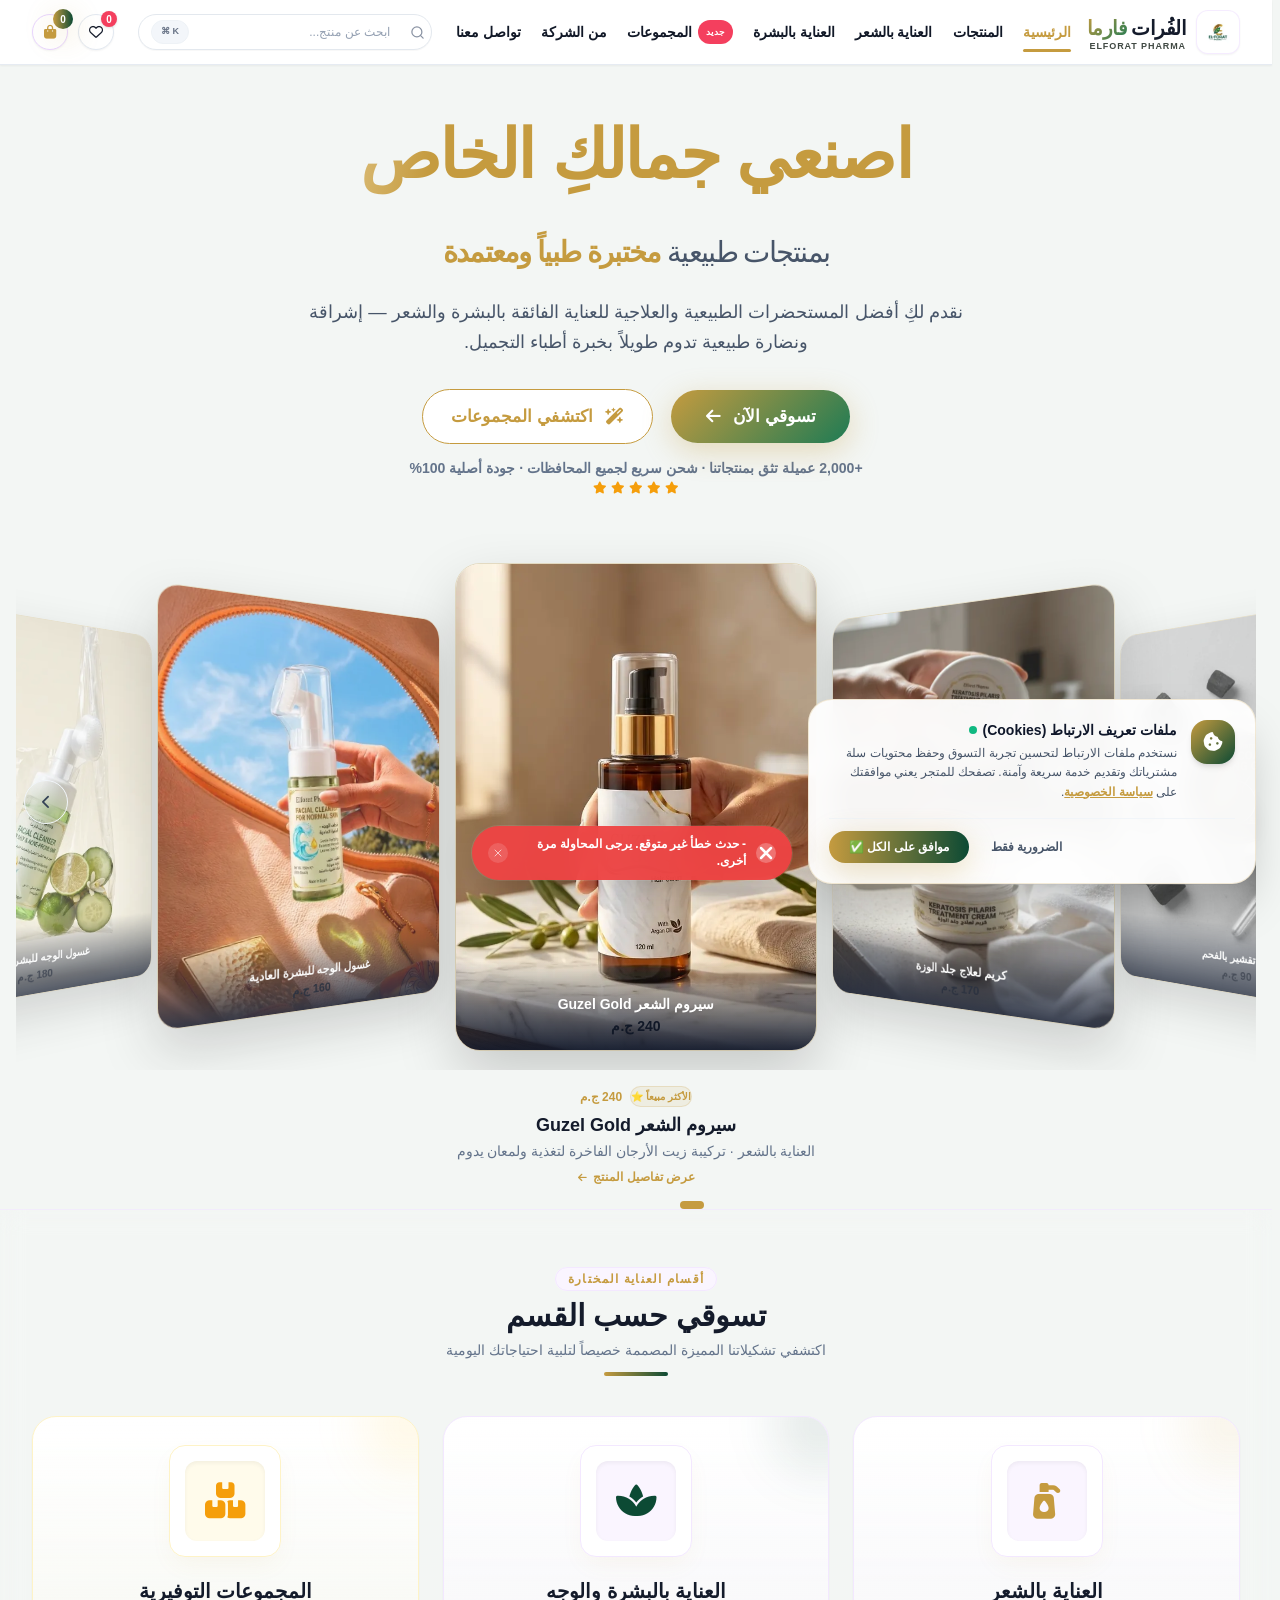
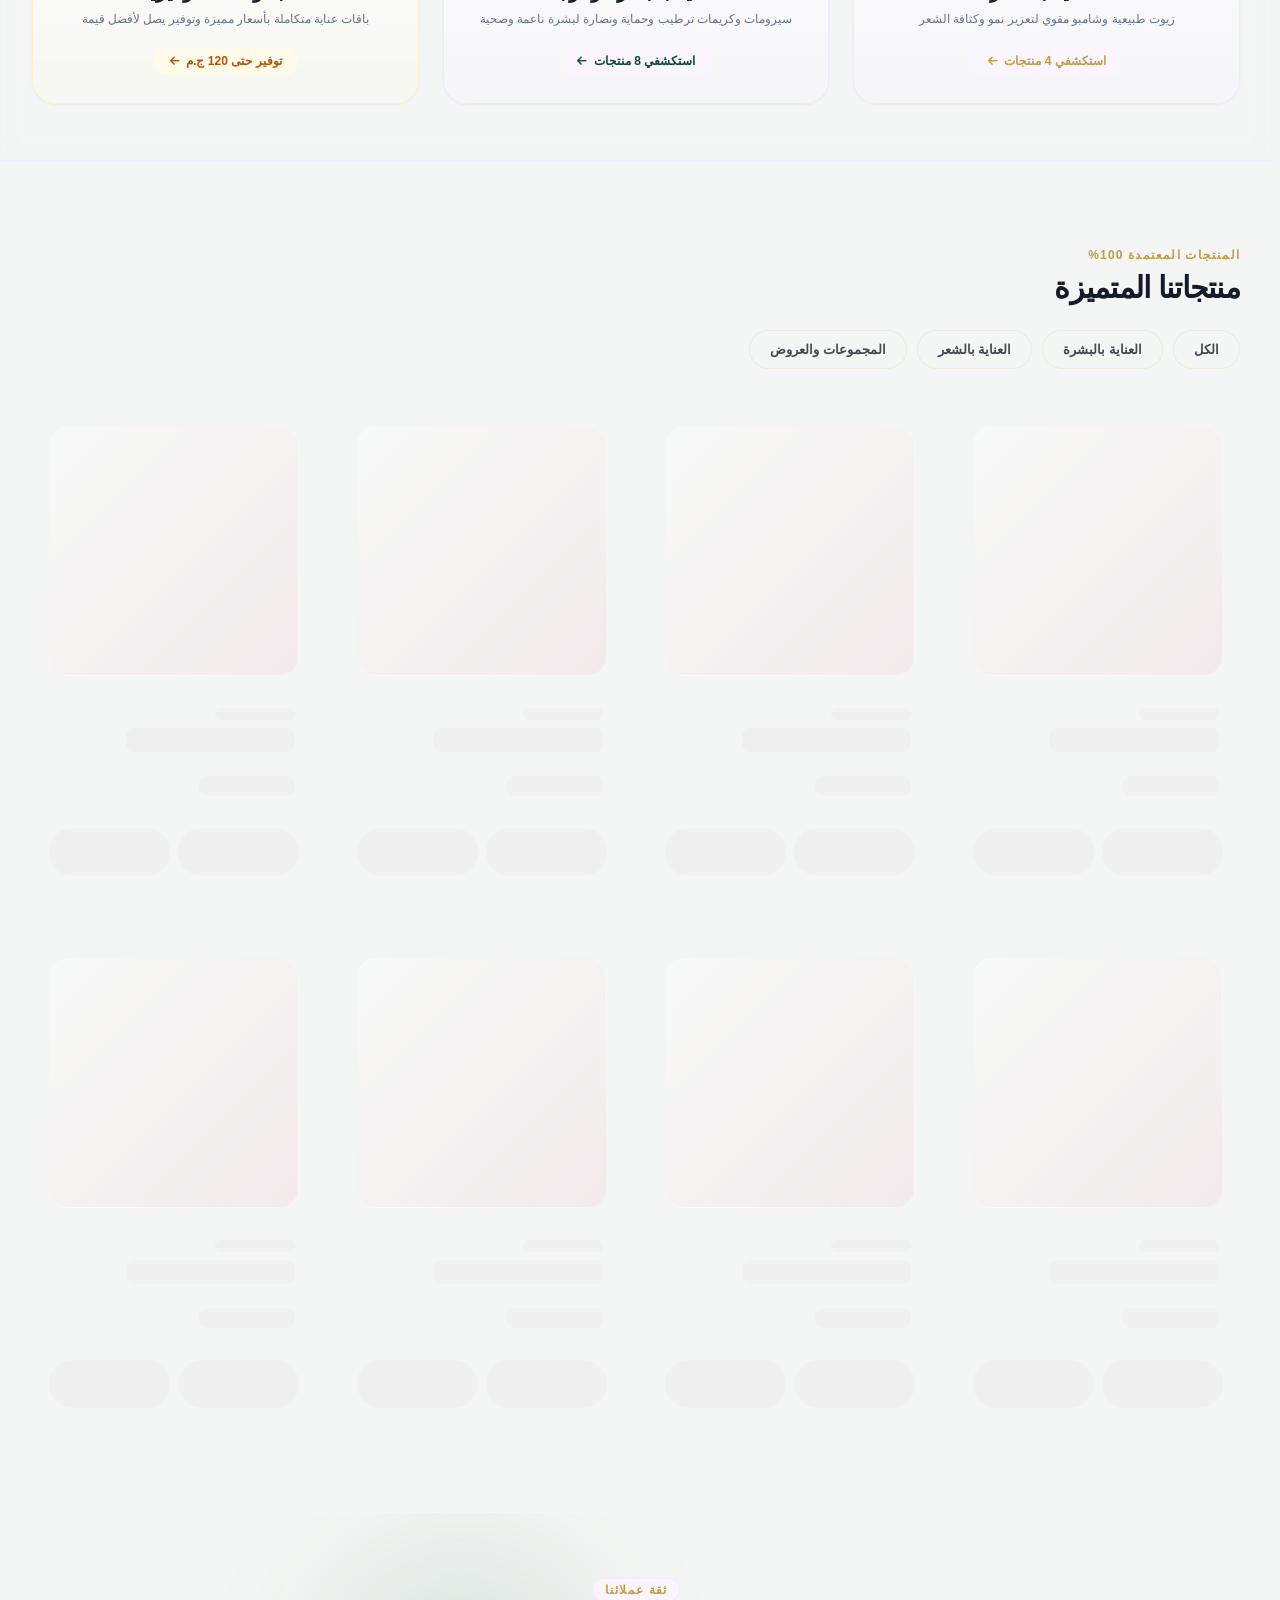
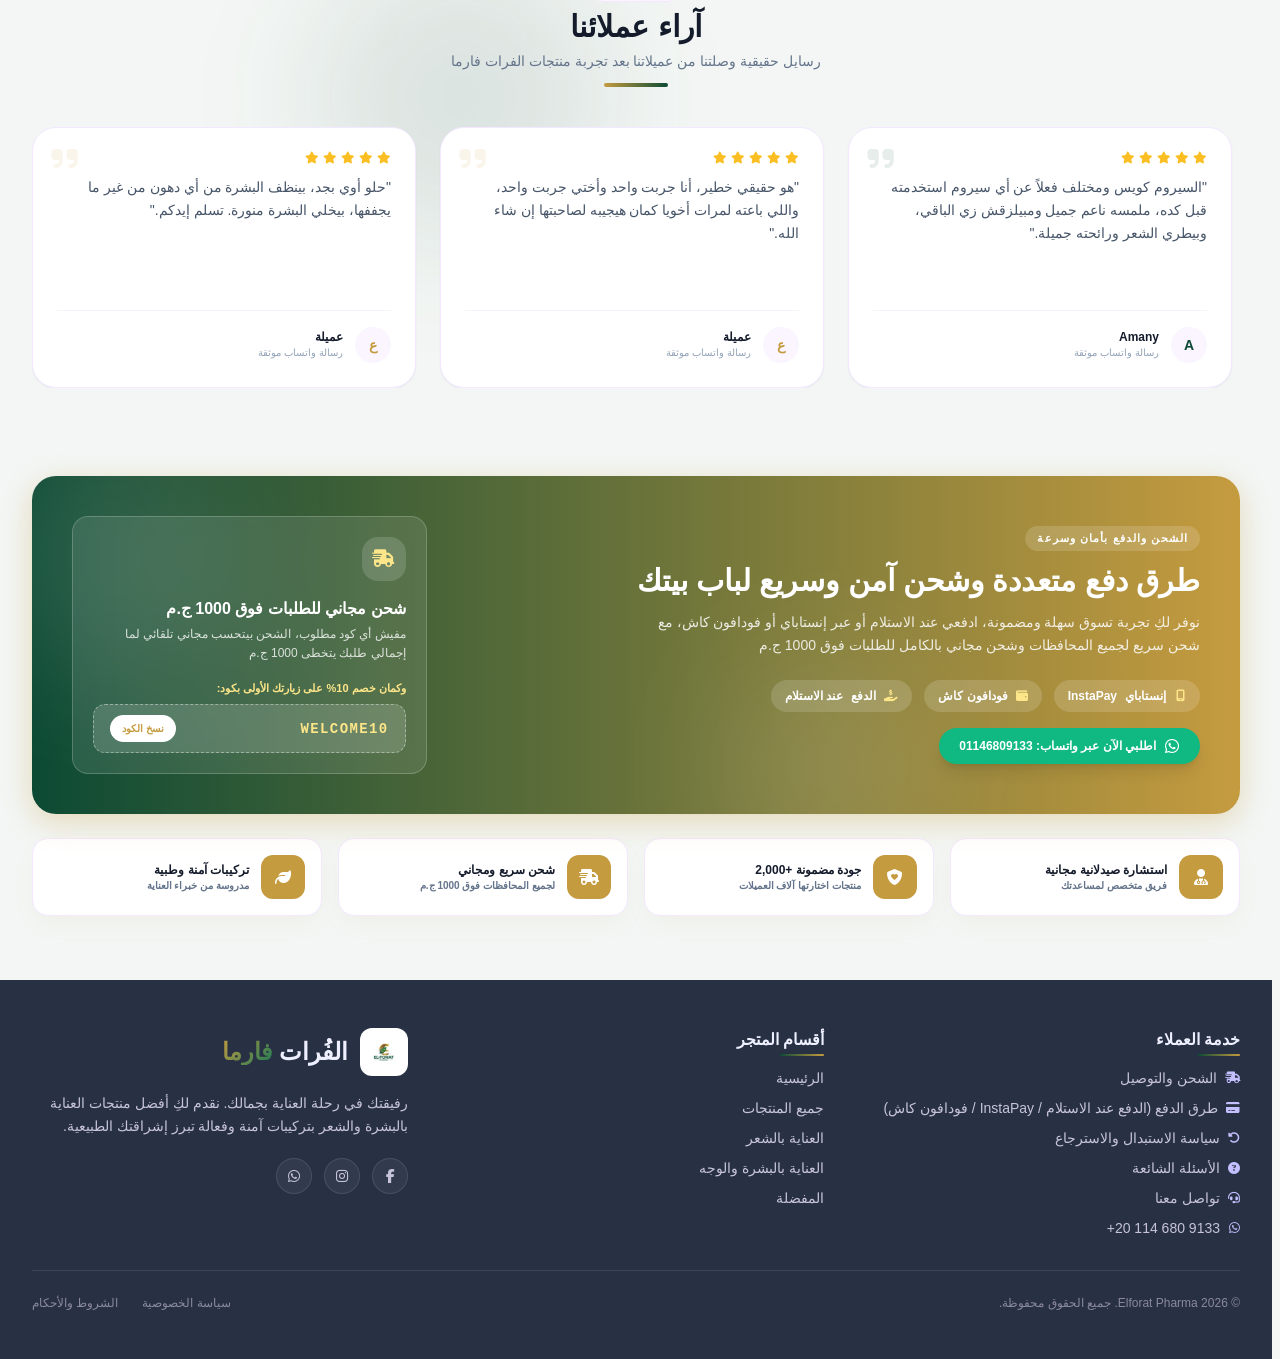
==== index.html @ 9d8c16ed "Bump storefront script version for review modal fix" ====
<!DOCTYPE html>
<html lang="ar" dir="rtl">

<head>
    <meta charset="utf-8" />
    <meta name="viewport" content="width=device-width, initial-scale=1.0, viewport-fit=cover" />

    <!-- ============================================================
         Security Headers (Meta-tag fallback)
         GitHub Pages مش بيسمح بإضافة HTTP Response Headers حقيقية
         (زي X-Frame-Options أو X-Content-Type-Options)، فدي أقصى حماية
         ممكنة عن طريق <meta> لحد ما تتفعّل الهيدرز الحقيقية عبر
         Cloudflare أو استضافة بتدعم _headers (شوفي security-headers-README.md)
         ============================================================ -->
    <meta http-equiv="Content-Security-Policy" content="default-src 'self'; script-src 'self' 'unsafe-inline' https://connect.facebook.net; script-src-elem 'self' 'unsafe-inline' https://connect.facebook.net; script-src-attr 'unsafe-inline'; style-src 'self' 'unsafe-inline' https://fonts.googleapis.com; style-src-attr 'unsafe-inline'; font-src 'self' https://fonts.gstatic.com https://cdnjs.cloudflare.com; img-src 'self' data: https://sidtdxchiqiogfkwbdui.supabase.co https://wsrv.nl https://www.facebook.com; media-src 'self' https://actions.google.com; connect-src 'self' https://sidtdxchiqiogfkwbdui.supabase.co https://api.ipify.org https://www.facebook.com https://connect.facebook.net; worker-src 'self'; manifest-src 'self'; frame-src https://www.facebook.com; object-src 'none'; base-uri 'self'; form-action 'self' https://www.facebook.com;">
    <!-- Meta Pixel: Elforat Pharma -->
    <script>
    !function(f,b,e,v,n,t,s)
    {if(f.fbq)return;n=f.fbq=function(){n.callMethod?
    n.callMethod.apply(n,arguments):n.queue.push(arguments)};
    if(!f._fbq)f._fbq=n;n.push=n;n.loaded=!0;n.version='2.0';
    n.queue=[];t=b.createElement(e);t.async=!0;
    t.src=v;s=b.getElementsByTagName(e)[0];
    s.parentNode.insertBefore(t,s)}(window, document,'script',
    'https://connect.facebook.net/en_US/fbevents.js');
    fbq('init', '1430010131919526');
    fbq('track', 'PageView');
    // The storefront uses hash-based SPA navigation, so track virtual page views too.
    (function () {
        var lastUrl = location.pathname + location.search + location.hash;
        function trackVirtualPageView() {
            var nextUrl = location.pathname + location.search + location.hash;
            if (nextUrl === lastUrl) return;
            lastUrl = nextUrl;
            if (typeof window.fbq === 'function') window.fbq('track', 'PageView');
        }
        window.addEventListener('hashchange', trackVirtualPageView);
        window.addEventListener('popstate', trackVirtualPageView);
    })();
    </script>
    <noscript><img height="1" width="1" style="display:none"
    src="https://www.facebook.com/tr?id=1430010131919526&ev=PageView&noscript=1"
    alt=""></noscript>
    <!-- End Meta Pixel -->
    <meta name="referrer" content="strict-origin-when-cross-origin">

    <title>متجر الفُرات فارما الإلكتروني | ELFORAT PHARMA STORE</title>

    <!-- SEO Meta Tags -->
    <meta name="description" content="متجر الفرات فارما الرسمي لمستحضرات التجميل والعناية بالبشرة والشعر - منتجات طبيعية وطبية أصلية، شحن سريع لجميع المحافظات، ودفع آمن عند الاستلام أو أونلاين.">
    <meta name="keywords" content="الفرات فارما, عناية بالبشرة, عناية بالشعر, مستحضرات تجميل, منتجات طبيعية, سيروم, كريمات ترطيب">
    <meta name="author" content="Elforat Pharma">
    <link rel="canonical" href="https://elforatpharma.com/">

    <!-- Open Graph / Facebook -->
    <meta property="og:type" content="website">
    <meta property="og:locale" content="ar_EG">
    <meta property="og:site_name" content="الفرات فارما">
    <meta property="og:title" content="متجر الفُرات فارما الإلكتروني | العناية بالبشرة والشعر">
    <meta property="og:description" content="منتجات طبيعية وطبية أصلية للعناية بالبشرة والشعر، شحن سريع لجميع المحافظات ودفع آمن.">
    <meta property="og:image" content="https://elforatpharma.com/hero-products.jpg">
    <meta property="og:url" content="https://elforatpharma.com/">

    <!-- Twitter Card -->
    <meta name="twitter:card" content="summary_large_image">
    <meta name="twitter:title" content="متجر الفُرات فارما الإلكتروني">
    <meta name="twitter:description" content="منتجات طبيعية وطبية أصلية للعناية بالبشرة والشعر، شحن سريع لجميع المحافظات ودفع آمن.">
    <meta name="twitter:image" content="https://elforatpharma.com/hero-products.jpg">

    <link rel="icon" type="image/png" href="favicon-32.png">
    <!-- (اتنقل فوق الـ CSS عشان السكريبت الـ inline كان بيستنى الـ stylesheets تخلّص قبل ما طلب المنتجات يبدأ: 655ms ضايعة)
         تسريع المنتجات: فتح الاتصال بسوبابيز وخدمة الصور بدري + بدء طلب المنتجات قبل ما باقي السكريبتات تخلّص تحميل -->
    <link rel="preconnect" href="https://sidtdxchiqiogfkwbdui.supabase.co" crossorigin>
    <link rel="preconnect" href="https://wsrv.nl">
    <script>
        (function () {
            try {
                var base = 'https://sidtdxchiqiogfkwbdui.supabase.co';
                var key = 'eyJhbGciOiJIUzI1NiIsInR5cCI6IkpXVCJ9.eyJpc3MiOiJzdXBhYmFzZSIsInJlZiI6InNpZHRkeGNoaXFpb2dma3diZHVpIiwicm9sZSI6ImFub24iLCJpYXQiOjE3NzQxMTEyMTAsImV4cCI6MjA4OTY4NzIxMH0.QF1-67Qu2HfWJt3ANSegM87fykOYQBwqC7ggLG8LTVU';
                // preload لصورة الهيرو على الديسكتوب بس (على الموبايل بتظهر تحت الشاشة الأولى)
                try {
                    var sc = JSON.parse(localStorage.getItem('elforat_store_settings_cache_v1') || 'null');
                    var hu = sc && sc.data && sc.data.hero_image_url;
                    hu = hu ? ('https://wsrv.nl/?url=' + encodeURIComponent(hu) + '&w=900&q=75&output=webp&we&maxage=1y') : 'hero-products.webp';
                    var pl = document.createElement('link');
                    pl.rel = 'preload'; pl.as = 'image'; pl.href = hu; pl.media = '(min-width:1024px)'; pl.setAttribute('fetchpriority', 'high');
                    document.head.appendChild(pl);
                } catch (e2) { }
                var shouldPrefetch = true;
                try {
                    var pc = JSON.parse(localStorage.getItem('elforat_products_cache_v4') || 'null');
                    shouldPrefetch = !pc || !pc.savedAt || (Date.now() - pc.savedAt >= 300000);
                } catch (e3) {}
                window.__productsPrefetch = shouldPrefetch
                    ? fetch(base + '/rest/v1/products?select=id,name,category,price,oldPrice,img,badge,desc,ingredients,size,stock,images,gallery,is_active&order=priority.desc,id.asc&limit=1000', {
                        headers: { apikey: key, Authorization: 'Bearer ' + key }
                    }).then(function (r) { return r.ok ? r.json() : null; }).catch(function () { return null; })
                    : null;
            } catch (e) { window.__productsPrefetch = null; }
        })();
    </script>
    <link rel="preload" as="image" href="carousel-images/guzel-serum.webp" type="image/webp" fetchpriority="high">
    <link rel="dns-prefetch" href="https://api.ipify.org">
    <link rel="stylesheet" href="style.min.css?v=47">
    <link rel="stylesheet" href="tailwind-built.css?v=47">
<link rel="stylesheet" href="mobile.css?v=49" media="(max-width: 767.98px)">
    <style>:where(#view-cart) .m-only{display:none}@media (max-width:1023.98px){body{padding-bottom:0!important}}</style>

    <!-- منع "قفلة" الصفحة عند الريفريش: لو الرابط فيه #hash لصفحة غير الرئيسية
         (كتالوج/منتج/سلة/مفضلة)، الصفحة الافتراضية (الهيرو) كانت بتترسم وتظهر
         للحظة قبل ما الجافاسكريبت يجيب البيانات ويبدّل للقسم الصح - فالزائر كان
         شايف "رأس الصفحة" يلمع ثم يرجع/يقفز للمكان اللي كان فيه. دلوقتي بنخفي
         محتوى الصفحة فورًا (قبل ما يترسم خالص) لحد ما القسم الصح يبقى جاهز،
         بدل ما نعرضله المكان الغلط الأول وبعدين نقفز للصح.
         الفانكشن restoreViewFromHash في analysis.js هي اللي بتشيل الإخفاء ده
         (بتشيل كلاس route-restoring) بعد ما تظبط القسم الصح والسكرول. -->
    <script>
        (function () {
            try {
                var raw = location.hash.slice(1);
                if (!raw) return;
                var viewId = raw.split('?')[0];
                if (viewId && viewId !== 'home') {
                    document.documentElement.classList.add('route-restoring');
                }
            } catch (e) { }
        })();
    </script>
    <style>
        html.route-restoring .view-section {
            visibility: hidden !important;
        }

        html.route-restoring::after {
            content: '';
            position: fixed;
            top: 50%;
            left: 50%;
            width: 34px;
            height: 34px;
            margin: -17px 0 0 -17px;
            border: 3px solid rgba(197, 155, 63, 0.2);
            border-top-color: #c59b3f;
            border-radius: 50%;
            z-index: 99999;
            animation: route-restoring-spin 0.7s linear infinite;
        }

        @keyframes route-restoring-spin {
            to {
                transform: rotate(360deg);
            }
        }
    </style>


    <!-- PWA & Mobile Meta -->
    <meta name="theme-color" content="#c59b3f">
    <meta name="color-scheme" content="light">
    <meta name="mobile-web-app-capable" content="yes">
    <meta name="apple-mobile-web-app-capable" content="yes">
    <meta name="apple-mobile-web-app-status-bar-style" content="default">
    <meta name="apple-mobile-web-app-title" content="الفرات فارما">
    <link rel="apple-touch-icon" href="icon-192.png?v=5">
    <link rel="manifest" href="manifest.json?v=5">

    
    <!-- Google Fonts: Cairo & Tajawal -->
    <link href="https://fonts.googleapis.com" rel="preconnect">
    <link crossorigin="" href="https://fonts.gstatic.com" rel="preconnect">
    <link href="https://fonts.googleapis.com/css2?family=Cairo:wght@400..900&family=Tajawal:wght@400;500;700;800&display=swap" rel="stylesheet" media="print" onload="this.media='all'">
    <noscript><link href="https://fonts.googleapis.com/css2?family=Cairo:wght@400..900&family=Tajawal:wght@400;500;700;800&display=swap" rel="stylesheet"></noscript>
    
    <link rel="preload" href="https://cdnjs.cloudflare.com/ajax/libs/font-awesome/6.5.1/webfonts/fa-solid-900.woff2" as="font" type="font/woff2" crossorigin>
    <link rel="preload" href="https://cdnjs.cloudflare.com/ajax/libs/font-awesome/6.5.1/webfonts/fa-regular-400.woff2" as="font" type="font/woff2" crossorigin>
    <!-- FontAwesome Icons: بنستخدم fa-subset.css بدل ملفات cdnjs.
         Sheets الأصلية (fontawesome + solid + regular + brands) = ~100 KB
         Almost كله تعريفات لأيقونات (~2500 rule) إحنا بنستخدم 44 بس،
         وده اللي كان بيخلي Lighthouse يقول "Reduce unused CSS ~14 KiB".
         fa-subset.css = 3.5 KB فيه القواعد الأساسية + الأيقونات المستخدمة بس
         (متولّد من tools/build-fa-subset.js). الخطوط نفسها لسه من cdnjs.
         لازم تتولّد تاني بعد أي إضافة لأيقونة جديدة:
             node tools/build-fa-subset.js -->
    <link rel="stylesheet" href="fa-subset.css?v=47">
    
    <!-- عميل Supabase مصغّر محلي (~1.5 KiB بدل 29 KiB من supabase-js v2 الكامل).
         نفس الـ API بالظبط (from/select/insert/upsert/rpc) فأي كود موجود مش متغيّر.
         السبب: supabase-js كان بيحمّل auth + realtime + storage + postgrest كامل،
         وأكتر من نصه مبيتستخدمش خالص (Lighthouse unused JS). -->
    <script src="supabase-lite.js?v=47" defer></script>

    <style id="safe-area-fix">
        /* PWA safe-area support: keeps the top UI below the phone notch/status area. */
        @supports (padding-top: env(safe-area-inset-top)) {
            .sticky.top-0 {
                padding-top: env(safe-area-inset-top);
            }

            #mobile-menu-panel {
                padding-top: env(safe-area-inset-top);
            }
        }
    </style>


  <link rel="stylesheet" href="shimmer-loading.css?v=2">
  <link rel="stylesheet" href="image-shimmer.css?v=1">
  <link rel="stylesheet" href="stagger-list.css?v=1">
  <script src="shimmer-loading.js?v=2"></script>
  <script src="image-shimmer.js?v=1" defer></script>
  <script src="stagger-list.js?v=1" defer></script>

    <!-- Structured data for the official store identity. Individual product pages are generated at deployment from active public products. -->
    <script type="application/ld+json">
    {
      "@context": "https://schema.org",
      "@graph": [
        {
          "@type": "Organization",
          "@id": "https://elforatpharma.com/#organization",
          "name": "الفرات فارما",
          "alternateName": "ELFORAT PHARMA",
          "url": "https://elforatpharma.com/",
          "logo": { "@type": "ImageObject", "url": "https://elforatpharma.com/logo.png" }
        },
        {
          "@type": "WebSite",
          "@id": "https://elforatpharma.com/#website",
          "url": "https://elforatpharma.com/",
          "name": "متجر الفرات فارما الإلكتروني",
          "inLanguage": "ar-EG",
          "publisher": { "@id": "https://elforatpharma.com/#organization" }
        }
      ]
    }
    </script>

</head>

<body class="font-sans text-gray-900 antialiased overflow-x-hidden">

    <!-- Sticky wrapper: navbar -->
    <div class="sticky top-0 z-50">
    <!-- Main Glass Navbar with Glow & Micro-interactions -->
<header class="glass-nav transition-all duration-300 shadow-sm">
<div class="max-w-7xl mx-auto px-4 sm:px-6 lg:px-8">
<div class="flex items-center justify-between h-16 gap-4">
<!-- Official Brand Logo & Store Name -->
<div class="flex items-center gap-2.5 flex-shrink-0">
<a class="flex items-center gap-2.5 group cursor-pointer" onclick="app.navigate('home')">
<div class="w-11 h-11 rounded-xl bg-white p-1 shadow-sm border border-purple-100/80 flex items-center justify-center overflow-hidden group-hover:shadow-purple-soft transition-all duration-300">
<picture>
<source srcset="logo-96.webp" type="image/webp">
<img alt="شعار الفُرات فارما" class="w-9 h-9 object-contain transform group-hover:scale-110 transition-transform duration-500" src="logo-96.png" width="36" height="36">
</picture>
</div>
<div class="flex flex-col justify-center">
<span class="text-lg md:text-xl font-black font-display tracking-tight text-darkNavy group-hover:text-primary transition-colors flex items-center gap-1 leading-tight">
              الفُرات <span class="text-gradient">فارما</span>
</span>
<span class="text-[9px] tracking-widest text-deepGray font-semibold uppercase leading-none">ELFORAT PHARMA</span>
</div>
</a>
</div>
<!-- Navigation Links with Hover underline micro-effects -->
<nav id="nav-container" class="hidden xl:flex items-center gap-5 text-sm font-bold text-slate-700 whitespace-nowrap">
<a class="nav-link cursor-pointer hover:text-primary transition-colors py-1 relative group" onclick="app.navigate('home')" data-target="home">
          الرئيسية
</a>
<a class="nav-link cursor-pointer hover:text-primary transition-colors py-1 relative group" onclick="app.navigate('catalog')" data-target="catalog">
          المنتجات
</a>
<a class="nav-link cursor-pointer hover:text-primary transition-colors py-1 relative group" onclick="app.navigate('catalog', 'العناية بالشعر')" data-target="catalog:العناية بالشعر">
          العناية بالشعر
</a><a class="nav-link cursor-pointer hover:text-primary transition-colors py-1 relative group" onclick="app.navigate('catalog', 'العناية بالبشرة')" data-target="catalog:العناية بالبشرة">          العناية بالبشرة
</a>
<a class="nav-link cursor-pointer hover:text-primary transition-colors py-1 relative group flex items-center gap-1.5" onclick="app.navigate('catalog', 'مجموعات متكاملة')" data-target="catalog:مجموعات متكاملة">
<span class="text-[9px] font-black text-white bg-rose-500 px-2 py-0.5 rounded-full">جديد</span>
          المجموعات
</a>
<a class="nav-link cursor-pointer hover:text-primary transition-colors py-1 relative group" onclick="app.navigate('about')" data-target="about">
          من الشركة
</a>
<a class="nav-link cursor-pointer hover:text-primary transition-colors py-1 relative group" href="javascript:void(0)" onclick="app.openContactModal()">
          تواصل معنا
</a>
</nav>
<!-- Search Bar -->
<div class="hidden lg:flex flex-1 max-w-xs xl:max-w-sm mx-2">
<div class="relative w-full">
<label class="cir-search" aria-label="بحث عن منتج">
<svg class="cir-search__icon" viewBox="0 0 24 24" fill="none" stroke="currentColor" stroke-width="2" stroke-linecap="round" stroke-linejoin="round" aria-hidden="true">
<circle cx="11" cy="11" r="8"></circle>
<path d="m21 21-4.34-4.34"></path>
</svg>
<input type="text" id="desktop-search-input" class="cir-search__field" placeholder="ابحث عن منتج..." aria-label="بحث عن منتج" oninput="app.handleSearch(this.value)" autocomplete="off">
<kbd class="cir-search__kbd" aria-label="اختصار البحث">⌘ K</kbd>
</label>
<div id="search-suggestions-desktop" class="absolute top-full left-0 right-0 mt-2 bg-white rounded-2xl shadow-2xl border border-gray-100 hidden z-50 overflow-hidden"></div>
</div>
</div>
<!-- Action Items: Admin Dashboard, Wishlist, Cart with Counter Glow -->
<div class="flex items-center gap-2 sm:gap-2.5">
<!-- Wishlist with Hover scale -->
<button aria-label="المفضلة" class="btn-fav w-9 h-9 rounded-full bg-white border border-slate-200 flex items-center justify-center text-darkNavy hover:text-rose-500 hover:border-rose-300 transition-all relative shadow-sm" onclick="app.navigate('favorites')">
<i class="fa-regular fa-heart text-sm" aria-hidden="true"></i>
<span id="favorites-badge" class="absolute -top-1 -right-1 w-4 h-4 bg-rose-500 text-white text-[10px] font-bold rounded-full flex items-center justify-center shadow">0</span>
</button>
<!-- Cart with Glow Count -->
<button aria-label="سلة المشتريات" class="w-9 h-9 rounded-full bg-white border border-purple-200 flex items-center justify-center text-darkNavy hover:text-primary hover:border-primary transition-all relative shadow-sm group" onclick="app.navigate('cart')">
<i class="fa-solid fa-bag-shopping text-sm text-primary group-hover:scale-110 transition-transform" aria-hidden="true"></i>
<span id="cart-badge" class="absolute -top-1.5 -right-1.5 w-5 h-5 bg-gradient-to-r from-primary to-secondary text-white text-[10px] font-black rounded-full flex items-center justify-center shadow-purple-glow animate-pulse">
            0
          </span>
</button>
</div>
</div>
</div>
</header>
    </div>
<!-- Mobile Search Bar -->
<div class="p-3 bg-white border-b border-purple-50 lg:hidden">
<div class="relative w-full">
<input type="text" id="mobile-search-input" placeholder="ابحث عن منتج..." class="w-full bg-slate-50 border border-purple-100 text-darkNavy text-xs rounded-full pr-9 pl-4 py-2.5 focus:outline-none focus:border-primary shadow-inner" oninput="app.handleSearch(this.value)" autocomplete="off">
<div class="absolute inset-y-0 right-0 pr-3 flex items-center pointer-events-none text-primary">
<i class="fa-solid fa-magnifying-glass text-xs"></i>
</div>
<div id="search-suggestions-mobile" class="absolute top-full left-0 right-0 mt-2 bg-white rounded-2xl shadow-2xl border border-gray-100 hidden z-50 overflow-hidden"></div>
</div>
</div>
<!-- Mobile Menu Overlay -->
<div id="mobile-menu-overlay" class="fixed inset-0 bg-black/50 backdrop-blur-sm z-[100] hidden xl:hidden" onclick="app.toggleMobileMenu()"></div>
<!-- Mobile Menu Slide Panel -->
<div id="mobile-menu-panel" class="fixed top-0 right-0 h-full w-[280px] bg-white z-[101] transform translate-x-full transition-transform duration-300 ease-in-out xl:hidden shadow-2xl">
    <div class="p-6">
        <div class="flex items-center justify-between mb-8">
            <span class="text-xl font-bold text-primary">القائمة</span>
            <button onclick="app.toggleMobileMenu()" aria-label="إغلاق القائمة" class="p-2 text-gray-400 hover:text-gray-600 transition-colors">
                <i class="fa-solid fa-xmark text-lg"></i>
            </button>
        </div>
        <nav class="space-y-4">
            <a href="javascript:void(0)" onclick="app.navigate('home'); app.toggleMobileMenu();" class="block py-3 px-4 rounded-lg text-gray-700 hover:bg-primary/10 hover:text-primary transition-colors font-bold text-lg">الرئيسية</a>
            <a href="javascript:void(0)" onclick="app.navigate('catalog'); app.toggleMobileMenu();" class="block py-3 px-4 rounded-lg text-gray-700 hover:bg-primary/10 hover:text-primary transition-colors font-bold text-lg">المنتجات</a>
            <a href="javascript:void(0)" onclick="app.navigate('catalog', 'العناية بالشعر'); app.toggleMobileMenu();" class="block py-3 px-4 rounded-lg text-gray-700 hover:bg-primary/10 hover:text-primary transition-colors font-bold text-lg">العناية بالشعر</a>
            <a href="javascript:void(0)" onclick="app.navigate('catalog', 'العناية بالبشرة'); app.toggleMobileMenu();" class="block py-3 px-4 rounded-lg text-gray-700 hover:bg-primary/10 hover:text-primary transition-colors font-bold text-lg">العناية بالبشرة</a>
            <a href="javascript:void(0)" onclick="app.navigate('catalog', 'مجموعات متكاملة'); app.toggleMobileMenu();" class="flex items-center gap-2 py-3 px-4 rounded-lg text-gray-700 hover:bg-primary/10 hover:text-primary transition-colors font-bold text-lg">
                المجموعات
                <span class="text-[9px] font-black text-white bg-rose-500 px-2 py-0.5 rounded-full">جديد</span>
            </a>
            <a href="javascript:void(0)" onclick="app.navigate('favorites'); app.toggleMobileMenu();" class="block py-3 px-4 rounded-lg text-gray-700 hover:bg-primary/10 hover:text-primary transition-colors font-bold text-lg">المفضلة</a>
            <a href="javascript:void(0)" onclick="app.navigate('about'); app.toggleMobileMenu();" class="block py-3 px-4 rounded-lg text-gray-700 hover:bg-primary/10 hover:text-primary transition-colors font-bold text-lg">من الشركة</a>
            <a href="javascript:void(0)" onclick="app.openContactModal(); app.toggleMobileMenu();" class="block py-3 px-4 rounded-lg text-gray-700 hover:bg-primary/10 hover:text-primary transition-colors font-bold text-lg">تواصل معنا</a>
        </nav>
    </div>
</div>

    <div id="app-container">
        <main id="main-content" tabindex="-1">
        <div id="view-main" class="view-section active">
            <!-- Hero Section with Ambient Glow, Floating Elements & Micro-Animations -->
<section id="home" class="relative overflow-hidden" style="padding: 48px 0 0; width: 100%;">
  <!-- Ambient glow blobs -->
  <div class="absolute top-0 right-1/4 w-[550px] h-[550px] bg-primary/10 rounded-full blur-3xl pointer-events-none -z-10 animate-pulse-subtle"></div>
  <div class="absolute top-1/3 left-10 w-[500px] h-[500px] bg-secondary/15 rounded-full blur-3xl pointer-events-none -z-10"></div>
  <div class="absolute bottom-10 right-10 w-80 h-80 bg-amber-200/20 rounded-full blur-2xl pointer-events-none -z-10"></div>

  <!-- Centered column layout — Wide Screen Fill -->
  <div class="relative mx-auto flex flex-col items-center text-center" style="width: 100%; max-width: 1400px; padding: 0 16px; gap: 32px; z-index: 10;">

    <!-- Title + Description (Larger text across screen) -->
    <div class="hero10-reveal flex flex-col items-center" style="gap: 16px; max-width: 900px; width: 100%;">
      <h1 class="font-black font-display leading-tight tracking-tight text-darkNavy" style="font-size: clamp(2.1rem, 5.5vw, 4.2rem); margin: 0;">
        <span class="text-shimmer-gold">اصنعي جمالكِ الخاص</span>
        <br>
        <span style="font-size: clamp(1.1rem, 2.8vw, 1.8rem); font-weight: 500; color: #475569;">بمنتجات طبيعية </span><span class="text-primary" style="font-size: clamp(1.1rem, 2.8vw, 1.8rem); font-weight: 800;">مختبرة طبياً ومعتمدة</span>
      </h1>
      <p class="text-slate-600 leading-relaxed" style="max-width: 680px; font-size: clamp(0.95rem, 1.6vw, 1.15rem); margin: 0;">
        نقدم لكِ أفضل المستحضرات الطبيعية والعلاجية للعناية الفائقة بالبشرة والشعر — إشراقة ونضارة طبيعية تدوم طويلاً بخبرة أطباء التجميل.
      </p>
    </div>

    <!-- CTAs + Social Proof -->
    <div class="hero10-reveal flex flex-col items-center" style="gap: 14px;">
      <div class="flex flex-wrap items-center justify-center" style="gap: 12px 18px;">
        <a class="btn-gradient-shimmer rounded-full font-black flex items-center justify-center gap-3 text-white shadow-purple-glow cursor-pointer" style="padding: 14px 34px; font-size: 1.05rem;" onclick="app.navigate('catalog')">
          <span>تسوقي الآن</span>
          <i class="fa-solid fa-arrow-left"></i>
        </a>
        <a class="btn-outline font-bold flex items-center justify-center gap-3 cursor-pointer" style="padding: 14px 28px; font-size: 1.05rem;" onclick="app.navigate('catalog', 'مجموعات متكاملة')">
          <i class="fa-solid fa-wand-magic-sparkles text-primary"></i>
          <span>اكتشفي المجموعات</span>
        </a>
      </div>
      <!-- Social Proof -->
      <p class="hero-social-proof flex flex-col items-center justify-center text-center" style="font-size: 0.88rem; color: #64748b; font-weight: 600; margin: 0;">
        <span class="hero-social-proof-text">
          +2,000 عميلة تثق بمنتجاتنا &middot; شحن سريع لجميع المحافظات &middot; جودة أصلية 100%
        </span>
        <span class="hero-social-proof-stars flex items-center justify-center" style="gap: 4px; color: #f59e0b; margin-top: 3px;">
          <i class="fa-solid fa-star" style="font-size: 12px;"></i>
          <i class="fa-solid fa-star" style="font-size: 12px;"></i>
          <i class="fa-solid fa-star" style="font-size: 12px;"></i>
          <i class="fa-solid fa-star" style="font-size: 12px;"></i>
          <i class="fa-solid fa-star" style="font-size: 12px;"></i>
        </span>
      </p>
    </div>

    
    <!-- 3D Coverflow Carousel Container -->
    <div id="hero-coverflow-wrapper" class="w-full relative select-none" style="--cf-card: clamp(230px, 32vw, 360px); max-width: 100%; margin-top: 8px;" role="region" aria-roledescription="carousel" aria-label="معرض منتجات الفرات فارما">
      <div class="relative w-full">
        <!-- Interactive 3D Frame -->
        <div id="hero-cf-frame" tabindex="0"
             class="cursor-grab overflow-hidden outline-none select-none relative"
             style="perspective: calc(var(--cf-card) * 3); touch-action: pan-y; padding: 30px 0 20px;">
          <div id="hero-cf-deck" class="relative" style="height: calc(var(--cf-card) * 1.35); transform-style: preserve-3d;">
            
              <div class="cf-card absolute left-1/2 top-0 overflow-hidden shadow-2xl transition-shadow duration-300 will-change-transform cursor-pointer"
                   data-index="0"
                   data-id="384b541c-6050-4c0a-814e-e8fcc56aea75"
                   data-title="سيروم الشعر Guzel Gold"
                   data-subtitle="العناية بالشعر &middot; تركيبة زيت الأرجان الفاخرة لتغذية ولمعان يدوم"
                   data-price="240 ج.م"
                   data-badge="الأكثر مبيعاً ⭐"
                   style="width: var(--cf-card); height: calc(var(--cf-card) * 1.35); border-radius: 24px; background: #ffffff; outline: 1px solid rgba(197,155,63,0.25); box-shadow: 0 25px 60px rgba(0,0,0,0.18);">
                <div class="relative w-full h-full overflow-hidden">
                  <img width="576" height="778" fetchpriority="high" src="carousel-images/guzel-serum.webp" alt="سيروم الشعر Guzel Gold" draggable="false"
                       class="w-full h-full object-cover select-none pointer-events-none"
                       loading="eager" decoding="async" />
                  
                  <!-- Top Badge -->
                  <div class="absolute top-3.5 right-3.5 pointer-events-none">
                    <span class="px-3 py-1 rounded-full text-[11px] font-black tracking-wide text-darkNavy shadow-md border border-white/80"
                          style="background: rgba(255,255,255,0.94); backdrop-filter: blur(8px);">
                      الأكثر مبيعاً ⭐
                    </span>
                  </div>

                  <!-- Bottom Gradient & Card Title -->
                  <div class="absolute inset-x-0 bottom-0 pointer-events-none"
                       style="background: linear-gradient(to top, rgba(15,23,42,0.92) 0%, rgba(15,23,42,0.45) 50%, transparent 100%); padding: 34px 14px 14px; text-align: center;">
                    <div class="text-white font-extrabold text-sm sm:text-base line-clamp-1 leading-snug drop-shadow-sm">سيروم الشعر Guzel Gold</div>
                    <div class="text-amber-300 font-black text-xs sm:text-sm mt-0.5">240 ج.م</div>
                  </div>
                </div>
              </div>
            
              <div class="cf-card absolute left-1/2 top-0 overflow-hidden shadow-2xl transition-shadow duration-300 will-change-transform cursor-pointer"
                   data-index="1"
                   data-id="67252fb1-4b59-4809-863c-00261ccb6ecf"
                   data-title="كريم لعلاج جلد الوزة"
                   data-subtitle="نعومة فائقة وتقشير آمن وترطيب عميق بمركب اليوريا"
                   data-price="170 ج.م"
                   data-badge="علاج طبي فعال 🌸"
                   style="width: var(--cf-card); height: calc(var(--cf-card) * 1.35); border-radius: 24px; background: #ffffff; outline: 1px solid rgba(197,155,63,0.25); box-shadow: 0 25px 60px rgba(0,0,0,0.18);">
                <div class="relative w-full h-full overflow-hidden">
                  <img width="576" height="778" src="carousel-images/keratosis-cream.webp" alt="كريم لعلاج جلد الوزة" draggable="false"
                       class="w-full h-full object-cover select-none pointer-events-none"
                       loading="lazy" decoding="async" />
                  
                  <!-- Top Badge -->
                  <div class="absolute top-3.5 right-3.5 pointer-events-none">
                    <span class="px-3 py-1 rounded-full text-[11px] font-black tracking-wide text-darkNavy shadow-md border border-white/80"
                          style="background: rgba(255,255,255,0.94); backdrop-filter: blur(8px);">
                      علاج طبي فعال 🌸
                    </span>
                  </div>

                  <!-- Bottom Gradient & Card Title -->
                  <div class="absolute inset-x-0 bottom-0 pointer-events-none"
                       style="background: linear-gradient(to top, rgba(15,23,42,0.92) 0%, rgba(15,23,42,0.45) 50%, transparent 100%); padding: 34px 14px 14px; text-align: center;">
                    <div class="text-white font-extrabold text-sm sm:text-base line-clamp-1 leading-snug drop-shadow-sm">كريم لعلاج جلد الوزة</div>                    <div class="text-amber-300 font-black text-xs sm:text-sm mt-0.5">170 ج.م</div>
                  </div>
                </div>              </div>
            
              <div class="cf-card absolute left-1/2 top-0 overflow-hidden shadow-2xl transition-shadow duration-300 will-change-transform cursor-pointer"
                   data-index="2"
                   data-id="8e319b42-63d9-4be8-803e-1992c614989a"
                   data-title="چل تقشير بالفحم"
                   data-subtitle="تقشير وإزالة الجلد الميت والأوساخ ونعومة فائقة للقدمين والجسم"
                   data-price="90 ج.م"
                   data-badge="تقشير بالفحم النشط 🖤"
                   style="width: var(--cf-card); height: calc(var(--cf-card) * 1.35); border-radius: 24px; background: #ffffff; outline: 1px solid rgba(197,155,63,0.25); box-shadow: 0 25px 60px rgba(0,0,0,0.18);">
                <div class="relative w-full h-full overflow-hidden">
                  <img width="576" height="778" src="carousel-images/charcoal-peeling.webp" alt="چل تقشير بالفحم" draggable="false"
                       class="w-full h-full object-cover select-none pointer-events-none"
                       loading="lazy" decoding="async" />
                  
                  <!-- Top Badge -->
                  <div class="absolute top-3.5 right-3.5 pointer-events-none">
                    <span class="px-3 py-1 rounded-full text-[11px] font-black tracking-wide text-darkNavy shadow-md border border-white/80"
                          style="background: rgba(255,255,255,0.94); backdrop-filter: blur(8px);">
                      تقشير بالفحم النشط 🖤
                    </span>
                  </div>

                  <!-- Bottom Gradient & Card Title -->
                  <div class="absolute inset-x-0 bottom-0 pointer-events-none"
                       style="background: linear-gradient(to top, rgba(15,23,42,0.92) 0%, rgba(15,23,42,0.45) 50%, transparent 100%); padding: 34px 14px 14px; text-align: center;">
                    <div class="text-white font-extrabold text-sm sm:text-base line-clamp-1 leading-snug drop-shadow-sm">چل تقشير بالفحم</div>
                    <div class="text-amber-300 font-black text-xs sm:text-sm mt-0.5">90 ج.م</div>
                  </div>
                </div>
              </div>
            
              <div class="cf-card absolute left-1/2 top-0 overflow-hidden shadow-2xl transition-shadow duration-300 will-change-transform cursor-pointer"
                   data-index="3"
                   data-id="1fe5d4f8-f606-47e8-8053-e85f42a5d3e8"
                   data-title="لوشن نهاري للمناطق الحساسة"
                   data-subtitle="تفتيح وترطيب لطيف مع حماية يومية وتهدئة للبشرة الحساسة"
                   data-price="190 ج.م"
                   data-badge="حماية وترطيب نهاري 💖"
                   style="width: var(--cf-card); height: calc(var(--cf-card) * 1.35); border-radius: 24px; background: #ffffff; outline: 1px solid rgba(197,155,63,0.25); box-shadow: 0 25px 60px rgba(0,0,0,0.18);">
                <div class="relative w-full h-full overflow-hidden">
                  <img width="576" height="778" src="carousel-images/sensitive-day-lotion.webp" alt="لوشن نهاري للمناطق الحساسة" draggable="false"
                       class="w-full h-full object-cover select-none pointer-events-none"
                       loading="lazy" decoding="async" />
                  
                  <!-- Top Badge -->
                  <div class="absolute top-3.5 right-3.5 pointer-events-none">
                    <span class="px-3 py-1 rounded-full text-[11px] font-black tracking-wide text-darkNavy shadow-md border border-white/80"
                          style="background: rgba(255,255,255,0.94); backdrop-filter: blur(8px);">
                      حماية وترطيب نهاري 💖
                    </span>
                  </div>

                  <!-- Bottom Gradient & Card Title -->
                  <div class="absolute inset-x-0 bottom-0 pointer-events-none"
                       style="background: linear-gradient(to top, rgba(15,23,42,0.92) 0%, rgba(15,23,42,0.45) 50%, transparent 100%); padding: 34px 14px 14px; text-align: center;">
                    <div class="text-white font-extrabold text-sm sm:text-base line-clamp-1 leading-snug drop-shadow-sm">لوشن نهاري للمناطق الحساسة</div>
                    <div class="text-amber-300 font-black text-xs sm:text-sm mt-0.5">190 ج.م</div>
                  </div>
                </div>
              </div>
            
              <div class="cf-card absolute left-1/2 top-0 overflow-hidden shadow-2xl transition-shadow duration-300 will-change-transform cursor-pointer"
                   data-index="4"
                   data-id="e7bf4552-2b80-41e1-9839-8670b085eea0"
                   data-title="كريم ليلي للمناطق الحساسة"
                   data-subtitle="تركيبة الألوفيرا والبابونج والقطن لتفتيح وتجديد البشرة ليلاً"
                   data-price="140 ج.م"
                   data-badge="عناية ليلية مهدئة 🌙"
                   style="width: var(--cf-card); height: calc(var(--cf-card) * 1.35); border-radius: 24px; background: #ffffff; outline: 1px solid rgba(197,155,63,0.25); box-shadow: 0 25px 60px rgba(0,0,0,0.18);">
                <div class="relative w-full h-full overflow-hidden">
                  <img width="576" height="778" src="carousel-images/sensitive-night-cream.webp" alt="كريم ليلي للمناطق الحساسة" draggable="false"
                       class="w-full h-full object-cover select-none pointer-events-none"
                       loading="lazy" decoding="async" />
                  
                  <!-- Top Badge -->
                  <div class="absolute top-3.5 right-3.5 pointer-events-none">
                    <span class="px-3 py-1 rounded-full text-[11px] font-black tracking-wide text-darkNavy shadow-md border border-white/80"
                          style="background: rgba(255,255,255,0.94); backdrop-filter: blur(8px);">
                      عناية ليلية مهدئة 🌙
                    </span>
                  </div>

                  <!-- Bottom Gradient & Card Title -->
                  <div class="absolute inset-x-0 bottom-0 pointer-events-none"
                       style="background: linear-gradient(to top, rgba(15,23,42,0.92) 0%, rgba(15,23,42,0.45) 50%, transparent 100%); padding: 34px 14px 14px; text-align: center;">
                    <div class="text-white font-extrabold text-sm sm:text-base line-clamp-1 leading-snug drop-shadow-sm">كريم ليلي للمناطق الحساسة</div>
                    <div class="text-amber-300 font-black text-xs sm:text-sm mt-0.5">140 ج.م</div>
                  </div>
                </div>
              </div>
            
              <div class="cf-card absolute left-1/2 top-0 overflow-hidden shadow-2xl transition-shadow duration-300 will-change-transform cursor-pointer"
                   data-index="5"
                   data-id="c17bf090-2783-405f-be2a-a5c0e1421466"
                   data-title="كريم مرطب ومغذي لليدين (جوز الهند واليوريا)"
                   data-subtitle="ترطيب مكثف غني بخلاصة جوز الهند واليوريا ليدين ناعمتين"
                   data-price="80 ج.م"
                   data-badge="جوز الهند واليوريا 🥥"
                   style="width: var(--cf-card); height: calc(var(--cf-card) * 1.35); border-radius: 24px; background: #ffffff; outline: 1px solid rgba(197,155,63,0.25); box-shadow: 0 25px 60px rgba(0,0,0,0.18);">
                <div class="relative w-full h-full overflow-hidden">
                  <img width="576" height="778" src="carousel-images/hand-cream.webp" alt="كريم مرطب ومغذي لليدين (جوز الهند واليوريا)" draggable="false"
                       class="w-full h-full object-cover select-none pointer-events-none"
                       loading="lazy" decoding="async" />
                  
                  <!-- Top Badge -->
                  <div class="absolute top-3.5 right-3.5 pointer-events-none">
                    <span class="px-3 py-1 rounded-full text-[11px] font-black tracking-wide text-darkNavy shadow-md border border-white/80"
                          style="background: rgba(255,255,255,0.94); backdrop-filter: blur(8px);">
                      جوز الهند واليوريا 🥥
                    </span>
                  </div>

                  <!-- Bottom Gradient & Card Title -->
                  <div class="absolute inset-x-0 bottom-0 pointer-events-none"
                       style="background: linear-gradient(to top, rgba(15,23,42,0.92) 0%, rgba(15,23,42,0.45) 50%, transparent 100%); padding: 34px 14px 14px; text-align: center;">
                    <div class="text-white font-extrabold text-sm sm:text-base line-clamp-1 leading-snug drop-shadow-sm">كريم مرطب ومغذي لليدين (جوز الهند واليوريا)</div>
                    <div class="text-amber-300 font-black text-xs sm:text-sm mt-0.5">80 ج.م</div>
                  </div>
                </div>
              </div>
            
              <div class="cf-card absolute left-1/2 top-0 overflow-hidden shadow-2xl transition-shadow duration-300 will-change-transform cursor-pointer"
                   data-index="6"
                   data-id="e66d1fe3-40e9-4a69-b661-c2d151630539"
                   data-title="غسول الوجه للبشرة الدهنية"
                   data-subtitle="تنظيف عميق للمسام بخلاصة الليمون والخيار ومقاومة الحبوب"
                   data-price="180 ج.م"
                   data-badge="انتعاش ونقاء 🍃"
                   style="width: var(--cf-card); height: calc(var(--cf-card) * 1.35); border-radius: 24px; background: #ffffff; outline: 1px solid rgba(197,155,63,0.25); box-shadow: 0 25px 60px rgba(0,0,0,0.18);">
                <div class="relative w-full h-full overflow-hidden">
                  <img width="576" height="778" src="carousel-images/oily-cleanser.webp" alt="غسول الوجه للبشرة الدهنية" draggable="false"
                       class="w-full h-full object-cover select-none pointer-events-none"
                       loading="lazy" decoding="async" />
                  
                  <!-- Top Badge -->
                  <div class="absolute top-3.5 right-3.5 pointer-events-none">
                    <span class="px-3 py-1 rounded-full text-[11px] font-black tracking-wide text-darkNavy shadow-md border border-white/80"
                          style="background: rgba(255,255,255,0.94); backdrop-filter: blur(8px);">
                      انتعاش ونقاء 🍃
                    </span>
                  </div>

                  <!-- Bottom Gradient & Card Title -->
                  <div class="absolute inset-x-0 bottom-0 pointer-events-none"
                       style="background: linear-gradient(to top, rgba(15,23,42,0.92) 0%, rgba(15,23,42,0.45) 50%, transparent 100%); padding: 34px 14px 14px; text-align: center;">
                    <div class="text-white font-extrabold text-sm sm:text-base line-clamp-1 leading-snug drop-shadow-sm">غسول الوجه للبشرة الدهنية</div>
                    <div class="text-amber-300 font-black text-xs sm:text-sm mt-0.5">180 ج.م</div>
                  </div>
                </div>
              </div>
            
              <div class="cf-card absolute left-1/2 top-0 overflow-hidden shadow-2xl transition-shadow duration-300 will-change-transform cursor-pointer"
                   data-index="7"
                   data-id="3ceb5d78-0584-406d-bf72-35e3b9316b72"
                   data-title="غسول الوجه للبشرة العادية"
                   data-subtitle="تنظيف وترطيب متوازن مع فرشاة السيليكون الناعمة المتطورة"
                   data-price="160 ج.م"
                   data-badge="لطيف يومي ☀️"
                   style="width: var(--cf-card); height: calc(var(--cf-card) * 1.35); border-radius: 24px; background: #ffffff; outline: 1px solid rgba(197,155,63,0.25); box-shadow: 0 25px 60px rgba(0,0,0,0.18);">
                <div class="relative w-full h-full overflow-hidden">
                  <img width="576" height="778" src="carousel-images/normal-cleanser.webp" alt="غسول الوجه للبشرة العادية" draggable="false"
                       class="w-full h-full object-cover select-none pointer-events-none"
                       loading="lazy" decoding="async" />
                  
                  <!-- Top Badge -->
                  <div class="absolute top-3.5 right-3.5 pointer-events-none">
                    <span class="px-3 py-1 rounded-full text-[11px] font-black tracking-wide text-darkNavy shadow-md border border-white/80"
                          style="background: rgba(255,255,255,0.94); backdrop-filter: blur(8px);">
                      لطيف يومي ☀️
                    </span>
                  </div>

                  <!-- Bottom Gradient & Card Title -->
                  <div class="absolute inset-x-0 bottom-0 pointer-events-none"
                       style="background: linear-gradient(to top, rgba(15,23,42,0.92) 0%, rgba(15,23,42,0.45) 50%, transparent 100%); padding: 34px 14px 14px; text-align: center;">
                    <div class="text-white font-extrabold text-sm sm:text-base line-clamp-1 leading-snug drop-shadow-sm">غسول الوجه للبشرة العادية</div>
                    <div class="text-amber-300 font-black text-xs sm:text-sm mt-0.5">160 ج.م</div>
                  </div>
                </div>
              </div>
            
          </div>
        </div>

        <!-- Navigation Buttons -->
        <button type="button" id="cf-nav-prev" aria-label="السابق"
                class="absolute left-2 sm:left-6 top-1/2 -translate-y-1/2 z-40 w-11 h-11 rounded-full flex items-center justify-center text-slate-700 bg-white/85 hover:bg-white shadow-xl backdrop-blur-md border border-slate-100 hover:scale-105 active:scale-95 transition-all">
          <i class="fa-solid fa-chevron-left text-sm"></i>
        </button>
        <button type="button" id="cf-nav-next" aria-label="التالي"
                class="absolute right-2 sm:right-6 top-1/2 -translate-y-1/2 z-40 w-11 h-11 rounded-full flex items-center justify-center text-slate-700 bg-white/85 hover:bg-white shadow-xl backdrop-blur-md border border-slate-100 hover:scale-105 active:scale-95 transition-all">
          <i class="fa-solid fa-chevron-right text-sm"></i>
        </button>
      </div>

      <!-- Active Slide Caption -->
      <div id="cf-active-caption" class="mt-4 flex flex-col items-center px-4 transition-all duration-300 text-center">        <div class="inline-flex items-center gap-2">
          <span id="cf-caption-badge" class="px-2.5 py-0.5 rounded-full text-[10px] font-black bg-primary/10 text-primary border border-primary/20"></span>          <span id="cf-caption-price" class="text-xs font-black text-primary"></span>
        </div>
        <h3 id="cf-caption-title" class="text-base sm:text-lg font-black text-darkNavy mt-1"></h3>
        <p id="cf-caption-subtitle" class="text-xs sm:text-sm text-slate-500 mt-0.5"></p>
        <button id="cf-view-btn" type="button" class="mt-2 text-xs font-bold text-primary hover:text-darkNavy flex items-center gap-1.5 transition-colors cursor-pointer">
          <span>عرض تفاصيل المنتج</span>
          <i class="fa-solid fa-arrow-left text-[10px]"></i>
        </button>
      </div>

      <!-- Pagination Dots -->
      <div id="cf-dots" class="mt-4 flex items-center justify-center gap-2">
        
          <button type="button" class="cf-dot w-2 h-2 rounded-full transition-all duration-300 cursor-pointer bg-primary w-6" data-index="0" aria-label="الانتقال للمنتج 1"></button>
        
          <button type="button" class="cf-dot w-2 h-2 rounded-full transition-all duration-300 cursor-pointer bg-slate-300 hover:bg-slate-400" data-index="1" aria-label="الانتقال للمنتج 2"></button>
        
          <button type="button" class="cf-dot w-2 h-2 rounded-full transition-all duration-300 cursor-pointer bg-slate-300 hover:bg-slate-400" data-index="2" aria-label="الانتقال للمنتج 3"></button>
        
          <button type="button" class="cf-dot w-2 h-2 rounded-full transition-all duration-300 cursor-pointer bg-slate-300 hover:bg-slate-400" data-index="3" aria-label="الانتقال للمنتج 4"></button>
        
          <button type="button" class="cf-dot w-2 h-2 rounded-full transition-all duration-300 cursor-pointer bg-slate-300 hover:bg-slate-400" data-index="4" aria-label="الانتقال للمنتج 5"></button>
        
          <button type="button" class="cf-dot w-2 h-2 rounded-full transition-all duration-300 cursor-pointer bg-slate-300 hover:bg-slate-400" data-index="5" aria-label="الانتقال للمنتج 6"></button>
        
          <button type="button" class="cf-dot w-2 h-2 rounded-full transition-all duration-300 cursor-pointer bg-slate-300 hover:bg-slate-400" data-index="6" aria-label="الانتقال للمنتج 7"></button>
        
          <button type="button" class="cf-dot w-2 h-2 rounded-full transition-all duration-300 cursor-pointer bg-slate-300 hover:bg-slate-400" data-index="7" aria-label="الانتقال للمنتج 8"></button>
        
      </div>
    </div>

  </div>
</section>
<!-- Shop By Category Section with Frosted Glass & 3D Glowing Icons -->
<section class="py-14 bg-white/70 backdrop-blur-md border-y border-purple-100/70" id="categories">
<div class="max-w-7xl mx-auto px-4 sm:px-6 lg:px-8 text-center">
<div class="max-w-md mx-auto mb-10">
<span class="text-xs font-black text-primary uppercase tracking-widest bg-purple-50 px-3 py-1 rounded-full border border-purple-100">
        أقسام العناية المختارة
      </span>
<h2 class="text-2xl sm:text-3xl font-black font-display text-darkNavy mt-2">تسوقي حسب القسم</h2>
<p class="text-xs sm:text-sm text-slate-500 mt-1.5">اكتشفي تشكيلاتنا المميزة المصممة خصيصاً لتلبية احتياجاتك اليومية</p>
<div class="w-16 h-1 bg-gradient-to-r from-primary to-secondary mx-auto mt-3 rounded-full"></div>
</div>
<div class="grid grid-cols-1 md:grid-cols-3 gap-6">
<!-- Category 1: Hair Care -->
<a class="group relative p-7 rounded-3xl bg-gradient-to-b from-white to-purple-50/40 hover:to-purple-50 border border-purple-100 hover:border-primary/40 shadow-sm hover:shadow-2xl hover:-translate-y-2.5 transition-all duration-300 flex flex-col items-center overflow-hidden cursor-pointer" onclick="app.navigate('catalog', 'العناية بالشعر')">
<div class="absolute -top-10 -right-10 w-24 h-24 bg-primary/10 rounded-full blur-xl group-hover:bg-primary/20 transition-all"></div>
<div class="w-28 h-28 rounded-2xl bg-white shadow-purple-soft p-3 mb-5 flex items-center justify-center group-hover:scale-110 group-hover:rotate-3 transition-all duration-300 border border-purple-100">
<div class="w-20 h-20 rounded-xl bg-purple-50 text-primary flex items-center justify-center text-4xl shadow-inner group-hover:bg-primary group-hover:text-white transition-colors duration-300">
<i class="fa-solid fa-pump-soap"></i>
</div>
</div>
<h3 class="text-xl font-black text-darkNavy group-hover:text-primary transition-colors mb-1.5 font-display">العناية بالشعر</h3>
<p class="text-xs text-slate-500 max-w-xs">زيوت طبيعية وشامبو مقوي لتعزيز نمو وكثافة الشعر</p>
<div class="mt-5 px-4 py-1.5 rounded-full bg-purple-50 group-hover:bg-primary group-hover:text-white text-primary text-xs font-bold flex items-center gap-1.5 transition-all duration-300">
<span class="" data-category-count="العناية بالشعر">استكشفي 4 منتجات</span>
<i class="fa-solid fa-arrow-left text-[11px] group-hover:-translate-x-1 transition-transform"></i>
</div>
</a>
<!-- Category 2: Skin Care -->
<a class="group relative p-7 rounded-3xl bg-gradient-to-b from-white to-purple-50/40 hover:to-purple-50 border border-purple-100 hover:border-secondary/40 shadow-sm hover:shadow-2xl hover:-translate-y-2.5 transition-all duration-300 flex flex-col items-center overflow-hidden cursor-pointer" onclick="app.navigate('catalog', 'العناية بالبشرة')">
<div class="absolute -top-10 -right-10 w-24 h-24 bg-secondary/10 rounded-full blur-xl group-hover:bg-secondary/20 transition-all"></div>
<div class="w-28 h-28 rounded-2xl bg-white shadow-purple-soft p-3 mb-5 flex items-center justify-center group-hover:scale-110 group-hover:-rotate-3 transition-all duration-300 border border-purple-100">
<div class="w-20 h-20 rounded-xl bg-purple-50 text-secondary flex items-center justify-center text-4xl shadow-inner group-hover:bg-secondary group-hover:text-white transition-colors duration-300">
<i class="fa-solid fa-spa"></i>
</div>
</div>
<h3 class="text-xl font-black text-darkNavy group-hover:text-secondary transition-colors mb-1.5 font-display">العناية بالبشرة والوجه</h3>
<p class="text-xs text-slate-500 max-w-xs">سيرومات وكريمات ترطيب وحماية ونضارة لبشرة ناعمة وصحية</p>
<div class="mt-5 px-4 py-1.5 rounded-full bg-purple-50 group-hover:bg-secondary group-hover:text-white text-secondary text-xs font-bold flex items-center gap-1.5 transition-all duration-300">
<span class="" data-category-count="العناية بالبشرة">استكشفي 8 منتجات</span>
<i class="fa-solid fa-arrow-left text-[11px] group-hover:-translate-x-1 transition-transform"></i>
</div>
</a>
<!-- Category 3: Full Bundles -->
<a class="group relative p-7 rounded-3xl bg-gradient-to-b from-white to-amber-50/30 hover:to-amber-50 border border-amber-100 hover:border-amber-400/40 shadow-sm hover:shadow-2xl hover:-translate-y-2.5 transition-all duration-300 flex flex-col items-center overflow-hidden cursor-pointer" onclick="app.navigate('catalog', 'مجموعات متكاملة')">
<div class="absolute -top-10 -right-10 w-24 h-24 bg-amber-400/10 rounded-full blur-xl group-hover:bg-amber-400/20 transition-all"></div>
<div class="w-28 h-28 rounded-2xl bg-white shadow-purple-soft p-3 mb-5 flex items-center justify-center group-hover:scale-110 group-hover:rotate-3 transition-all duration-300 border border-amber-100">
<div class="w-20 h-20 rounded-xl bg-amber-50 text-amber-500 flex items-center justify-center text-4xl shadow-inner group-hover:bg-amber-500 group-hover:text-white transition-colors duration-300">
<i class="fa-solid fa-boxes-stacked"></i>
</div>
</div>
<h3 class="text-xl font-black text-darkNavy group-hover:text-amber-600 transition-colors mb-1.5 font-display">المجموعات التوفيرية</h3>
<p class="text-xs text-slate-500 max-w-xs">باقات عناية متكاملة بأسعار مميزة وتوفير يصل لأفضل قيمة</p>
<div class="mt-5 px-4 py-1.5 rounded-full bg-amber-50 group-hover:bg-amber-500 group-hover:text-white text-amber-700 text-xs font-bold flex items-center gap-1.5 transition-all duration-300">
<span class="">توفير حتى 120 ج.م</span>
<i class="fa-solid fa-arrow-left text-[11px] group-hover:-translate-x-1 transition-transform"></i>
</div>
</a>
</div>
</div>
</section>


<section id="catalog" class="max-w-7xl mx-auto px-4 md:px-8 py-20 border-t border-purple-100">
                <div class="mb-6 text-right">
                    <span class="text-xs font-black text-primary uppercase tracking-widest">المنتجات المعتمدة 100%</span>
                    <h2 id="catalog-heading" class="text-3xl font-black tracking-tight text-darkNavy font-display mt-1">منتجاتنا المتميزة</h2>
                </div>
                <!-- Category Filter Tabs -->
                <div id="catalog-tabs" class="flex flex-wrap items-center gap-2.5 mb-10">
                    <button class="catalog-tab-btn" data-filter="" onclick="app.navigate('catalog', null)">الكل</button>
                    <button class="catalog-tab-btn" data-filter="العناية بالبشرة" onclick="app.navigate('catalog', 'العناية بالبشرة')">العناية بالبشرة</button>
                    <button class="catalog-tab-btn" data-filter="العناية بالشعر" onclick="app.navigate('catalog', 'العناية بالشعر')">العناية بالشعر</button>
                    <button class="catalog-tab-btn" data-filter="مجموعات متكاملة" onclick="app.navigate('catalog', 'مجموعات متكاملة')">المجموعات والعروض</button>
                </div>
                <div id="catalog-grid" class="grid grid-cols-2 lg:grid-cols-4 gap-x-4 gap-y-8 sm:gap-x-6 sm:gap-y-10 text-right">
                    </div>

                <!-- قسم المجموعات المتكاملة -->
                <div id="bundles-section" class="mt-16 pt-12 border-t-2 border-purple-100" style="display:none;">
                    <div class="mb-8 text-right">
                        <span class="text-xs font-black text-primary uppercase tracking-widest">عروض حصرية 🔥</span>
                        <h2 class="text-3xl font-black tracking-tight text-darkNavy font-display mt-1">المجموعات المتكاملة</h2>
                        <p class="text-gray-500 text-sm mt-2">وفّري أكتر مع مجموعاتنا المتكاملة المختارة بعناية</p>
                    </div>
                    <div id="bundles-grid" class="grid grid-cols-2 lg:grid-cols-4 gap-x-4 gap-y-8 sm:gap-x-6 sm:gap-y-10 text-right">
                    </div>
                </div>
            </section>

<!-- Customer Testimonials Section (Real messages from clients) -->
<section id="testimonials" class="py-16 relative overflow-hidden">
<div class="absolute top-10 left-1/4 w-72 h-72 bg-secondary/10 rounded-full blur-3xl pointer-events-none -z-10"></div>
<div class="max-w-7xl mx-auto px-4 sm:px-6 lg:px-8">
<div class="max-w-md mx-auto mb-10 text-center">
<span class="text-xs font-black text-primary uppercase tracking-widest bg-purple-50 px-3 py-1 rounded-full border border-purple-100">
        ثقة عملائنا
      </span>
<h2 class="text-2xl sm:text-3xl font-black font-display text-darkNavy mt-2">آراء عملائنا</h2>
<p class="text-xs sm:text-sm text-slate-500 mt-1.5">رسايل حقيقية وصلتنا من عميلاتنا بعد تجربة منتجات الفرات فارما</p>
<div class="w-16 h-1 bg-gradient-to-r from-primary to-secondary mx-auto mt-3 rounded-full"></div>
</div>

<div class="testimonials-marquee-wrapper overflow-hidden" dir="ltr">
<div class="testimonials-track flex gap-6 w-max" dir="ltr">

<div class="testimonial-card relative p-6 rounded-3xl bg-white border border-purple-100 shadow-sm hover:shadow-xl transition-all duration-300 flex flex-col w-[270px] sm:w-80 md:w-96 flex-shrink-0" dir="rtl">
<i class="fa-solid fa-quote-right text-3xl text-primary/10 absolute top-4 left-4"></i>
<div class="flex items-center gap-1 text-amber-400 text-xs mb-3">
<i class="fa-solid fa-star"></i><i class="fa-solid fa-star"></i><i class="fa-solid fa-star"></i><i class="fa-solid fa-star"></i><i class="fa-solid fa-star"></i>
</div>
<p class="text-sm text-slate-600 leading-relaxed flex-1">
                    "حلو أوي بجد، بينظف البشرة من أي دهون من غير ما يجففها، بيخلي البشرة منورة. تسلم إيدكم."
                </p>
<div class="flex items-center gap-3 mt-5 pt-4 border-t border-slate-100">
<div class="w-9 h-9 rounded-full bg-purple-50 text-primary flex items-center justify-center font-black text-sm">ع</div>
<div>
<div class="text-xs font-black text-darkNavy">عميلة</div>
<div class="text-[10px] text-slate-400">رسالة واتساب موثقة</div>
</div>
</div>
</div>

<div class="testimonial-card relative p-6 rounded-3xl bg-white border border-purple-100 shadow-sm hover:shadow-xl transition-all duration-300 flex flex-col w-[270px] sm:w-80 md:w-96 flex-shrink-0" dir="rtl">
<i class="fa-solid fa-quote-right text-3xl text-primary/10 absolute top-4 left-4"></i>
<div class="flex items-center gap-1 text-amber-400 text-xs mb-3">
<i class="fa-solid fa-star"></i><i class="fa-solid fa-star"></i><i class="fa-solid fa-star"></i><i class="fa-solid fa-star"></i><i class="fa-solid fa-star"></i>
</div>
<p class="text-sm text-slate-600 leading-relaxed flex-1">
                    "هو حقيقي خطير، أنا جربت واحد وأختي جربت واحد، واللي باعته لمرات أخويا كمان هيجيبه لصاحبتها إن شاء الله."
                </p>
<div class="flex items-center gap-3 mt-5 pt-4 border-t border-slate-100">
<div class="w-9 h-9 rounded-full bg-purple-50 text-primary flex items-center justify-center font-black text-sm">ع</div>
<div>
<div class="text-xs font-black text-darkNavy">عميلة</div>
<div class="text-[10px] text-slate-400">رسالة واتساب موثقة</div>
</div>
</div>
</div>

<div class="testimonial-card relative p-6 rounded-3xl bg-white border border-purple-100 shadow-sm hover:shadow-xl transition-all duration-300 flex flex-col w-[270px] sm:w-80 md:w-96 flex-shrink-0" dir="rtl">
<i class="fa-solid fa-quote-right text-3xl text-secondary/10 absolute top-4 left-4"></i>
<div class="flex items-center gap-1 text-amber-400 text-xs mb-3">
<i class="fa-solid fa-star"></i><i class="fa-solid fa-star"></i><i class="fa-solid fa-star"></i><i class="fa-solid fa-star"></i><i class="fa-solid fa-star"></i>
</div>
<p class="text-sm text-slate-600 leading-relaxed flex-1">
                    "السيروم كويس ومختلف فعلاً عن أي سيروم استخدمته قبل كده، ملمسه ناعم جميل ومبيلزقش زي الباقي، وبيطري الشعر ورائحته جميلة."
                </p>
<div class="flex items-center gap-3 mt-5 pt-4 border-t border-slate-100">
<div class="w-9 h-9 rounded-full bg-purple-50 text-secondary flex items-center justify-center font-black text-sm">A</div>
<div>
<div class="text-xs font-black text-darkNavy">Amany</div>
<div class="text-[10px] text-slate-400">رسالة واتساب موثقة</div>
</div>
</div>
</div>

<div class="testimonial-card relative p-6 rounded-3xl bg-white border border-purple-100 shadow-sm hover:shadow-xl transition-all duration-300 flex flex-col w-[270px] sm:w-80 md:w-96 flex-shrink-0" dir="rtl">
<i class="fa-solid fa-quote-right text-3xl text-secondary/10 absolute top-4 left-4"></i>
<div class="flex items-center gap-1 text-amber-400 text-xs mb-3">
<i class="fa-solid fa-star"></i><i class="fa-solid fa-star"></i><i class="fa-solid fa-star"></i><i class="fa-solid fa-star"></i><i class="fa-solid fa-star"></i>
</div>
<p class="text-sm text-slate-600 leading-relaxed flex-1">
                    "الكريم استخدمته النهاردة كان تحفة ف الترطيب وله لمعة جميلة كدا."
                </p>
<div class="flex items-center gap-3 mt-5 pt-4 border-t border-slate-100"><div class="w-9 h-9 rounded-full bg-purple-50 text-secondary flex items-center justify-center font-black text-sm">ع</div><div>
<div class="text-xs font-black text-darkNavy">عميلة</div>
<div class="text-[10px] text-slate-400">رسالة فيسبوك موثقة</div>
</div>
</div>
</div>

<div class="testimonial-card relative p-6 rounded-3xl bg-white border border-purple-100 shadow-sm hover:shadow-xl transition-all duration-300 flex flex-col w-[270px] sm:w-80 md:w-96 flex-shrink-0" dir="rtl">
<i class="fa-solid fa-quote-right text-3xl text-primary/10 absolute top-4 left-4"></i>
<div class="flex items-center gap-1 text-amber-400 text-xs mb-3">
<i class="fa-solid fa-star"></i><i class="fa-solid fa-star"></i><i class="fa-solid fa-star"></i><i class="fa-solid fa-star"></i><i class="fa-solid fa-star"></i>
</div>
<p class="text-sm text-slate-600 leading-relaxed flex-1">
                    "عايزة أشكرك على آخر منتجين خدتهم، لوشن جلد الوزة جميل جداً ويفضل مرطب الجسم فترة طويلة، وفعلاً جلد الوزة بدأ يقل عندي الحمدلله. بصراحة جربت منتجات كتير فيها يوريا بس ده عجبني أكتر، كمية قليلة منه بترطب جزء كبير."
                </p>
<div class="flex items-center gap-3 mt-5 pt-4 border-t border-slate-100">
<div class="w-9 h-9 rounded-full bg-purple-50 text-primary flex items-center justify-center font-black text-sm">أ</div>
<div>
<div class="text-xs font-black text-darkNavy">Alaa Ashraf</div>
<div class="text-[10px] text-slate-400">رسالة فيسبوك موثقة</div>
</div>
</div>
</div>

<div class="testimonial-card relative p-6 rounded-3xl bg-white border border-purple-100 shadow-sm hover:shadow-xl transition-all duration-300 flex flex-col w-[270px] sm:w-80 md:w-96 flex-shrink-0" dir="rtl">
<i class="fa-solid fa-quote-right text-3xl text-primary/10 absolute top-4 left-4"></i>
<div class="flex items-center gap-1 text-amber-400 text-xs mb-3">
<i class="fa-solid fa-star"></i><i class="fa-solid fa-star"></i><i class="fa-solid fa-star"></i><i class="fa-solid fa-star"></i><i class="fa-solid fa-star"></i>
</div>
<p class="text-sm text-slate-600 leading-relaxed flex-1">
                    "الكريمات جميلة، خصوصاً إنها تقيلة وأنا بشرتي جافة، بترطب كويس أوي. السيروم كويس برضه من التجربة."
                </p>
<div class="flex items-center gap-3 mt-5 pt-4 border-t border-slate-100">
<div class="w-9 h-9 rounded-full bg-purple-50 text-secondary flex items-center justify-center font-black text-sm">أ</div>
<div>
<div class="text-xs font-black text-darkNavy">أسماء عبدالله</div>
<div class="text-[10px] text-slate-400">رسالة فيسبوك موثقة</div>
</div>
</div>
</div>

<div class="testimonial-card relative p-6 rounded-3xl bg-white border border-purple-100 shadow-sm hover:shadow-xl transition-all duration-300 flex flex-col w-[270px] sm:w-80 md:w-96 flex-shrink-0" dir="rtl">
<i class="fa-solid fa-quote-right text-3xl text-secondary/10 absolute top-4 left-4"></i>
<div class="flex items-center gap-1 text-amber-400 text-xs mb-3">
<i class="fa-solid fa-star"></i><i class="fa-solid fa-star"></i><i class="fa-solid fa-star"></i><i class="fa-solid fa-star"></i><i class="fa-solid fa-star"></i>
</div>
<p class="text-sm text-slate-600 leading-relaxed flex-1">
                    "الغسول ماشاء الله حلو خالص، بينظف الوش ويخليه في نضارة كده."
                </p>
<div class="flex items-center gap-3 mt-5 pt-4 border-t border-slate-100">
<div class="w-9 h-9 rounded-full bg-purple-50 text-secondary flex items-center justify-center font-black text-sm">م</div>
<div>
<div class="text-xs font-black text-darkNavy">Mai Mahrous</div>
<div class="text-[10px] text-slate-400">رسالة فيسبوك موثقة</div>
</div>
</div>
</div>

<div class="testimonial-card relative p-6 rounded-3xl bg-white border border-purple-100 shadow-sm hover:shadow-xl transition-all duration-300 flex flex-col w-[270px] sm:w-80 md:w-96 flex-shrink-0" dir="rtl">
<i class="fa-solid fa-quote-right text-3xl text-secondary/10 absolute top-4 left-4"></i>
<div class="flex items-center gap-1 text-amber-400 text-xs mb-3">
<i class="fa-solid fa-star"></i><i class="fa-solid fa-star"></i><i class="fa-solid fa-star"></i><i class="fa-solid fa-star"></i><i class="fa-solid fa-star"></i>
</div>
<p class="text-sm text-slate-600 leading-relaxed flex-1">
                    "بالنسبة لكريم الهالات، ماشاء الله لاحظت إن فيه تفتيح بسيط تحت العين، ودي حاجة كويسة جداً في أول أيام. ربنا يحسنلك، ويديكي العافية."
                </p>
<div class="flex items-center gap-3 mt-5 pt-4 border-t border-slate-100">
<div class="w-9 h-9 rounded-full bg-purple-50 text-primary flex items-center justify-center font-black text-sm">أ</div>
<div>
<div class="text-xs font-black text-darkNavy">الأميرة جودي</div>
<div class="text-[10px] text-slate-400">رسالة فيسبوك موثقة</div>
</div>
</div>
</div>

<div class="testimonial-card relative p-6 rounded-3xl bg-white border border-purple-100 shadow-sm hover:shadow-xl transition-all duration-300 flex flex-col w-[270px] sm:w-80 md:w-96 flex-shrink-0" dir="rtl">
<i class="fa-solid fa-quote-right text-3xl text-primary/10 absolute top-4 left-4"></i>
<div class="flex items-center gap-1 text-amber-400 text-xs mb-3">
<i class="fa-solid fa-star"></i><i class="fa-solid fa-star"></i><i class="fa-solid fa-star"></i><i class="fa-solid fa-star"></i><i class="fa-solid fa-star"></i>
</div>
<p class="text-sm text-slate-600 leading-relaxed flex-1">
                    "كان عندي مشكلة كبيرة، بفضل أقرقص في شفايفي طول الوقت سواء شتاء أو صيف. ولما جربت الليب بالم بتاعكم عالجلي تشققات الشفاه بجد، وبطلت قرقصة فيها، وبقت موردة ولامعة وشكلها جذاب."
                </p>
<div class="flex items-center gap-3 mt-5 pt-4 border-t border-slate-100">
<div class="w-9 h-9 rounded-full bg-purple-50 text-primary flex items-center justify-center font-black text-sm">ع</div>
<div>
<div class="text-xs font-black text-darkNavy">عميلة</div>
<div class="text-[10px] text-slate-400">رسالة فيسبوك موثقة</div>
</div>
</div>
</div>

<div class="testimonial-card relative p-6 rounded-3xl bg-white border border-purple-100 shadow-sm hover:shadow-xl transition-all duration-300 flex flex-col w-[270px] sm:w-80 md:w-96 flex-shrink-0" dir="rtl">
<i class="fa-solid fa-quote-right text-3xl text-primary/10 absolute top-4 left-4"></i>
<div class="flex items-center gap-1 text-amber-400 text-xs mb-3">
<i class="fa-solid fa-star"></i><i class="fa-solid fa-star"></i><i class="fa-solid fa-star"></i><i class="fa-solid fa-star"></i><i class="fa-solid fa-star"></i>
</div>
<p class="text-sm text-slate-600 leading-relaxed flex-1">
                    "استخدمت سيرم Guzel-Gold كذا يوم، ولاحظت إنه بيساعد فعلاً على تقليل الهيشان، خصوصاً بعد الغسيل لما الشعر بيكون منفوش. مش بيسيب طبقة دهنية، وده كان أكتر حاجة فارقة معايا. ريحته خفيفة ومقبولة، والتركيبة باين إنها مدروسة."
                </p>
<div class="flex items-center gap-3 mt-5 pt-4 border-t border-slate-100">
<div class="w-9 h-9 rounded-full bg-purple-50 text-primary flex items-center justify-center font-black text-sm">ع</div>
<div>
<div class="text-xs font-black text-darkNavy">عميلة</div>
<div class="text-[10px] text-slate-400">رسالة فيسبوك موثقة</div>
</div>
</div>
</div>

<div class="testimonial-card relative p-6 rounded-3xl bg-white border border-purple-100 shadow-sm hover:shadow-xl transition-all duration-300 flex flex-col w-[270px] sm:w-80 md:w-96 flex-shrink-0" dir="rtl">
<i class="fa-solid fa-quote-right text-3xl text-primary/10 absolute top-4 left-4"></i>
<div class="flex items-center gap-1 text-amber-400 text-xs mb-3">
<i class="fa-solid fa-star"></i><i class="fa-solid fa-star"></i><i class="fa-solid fa-star"></i><i class="fa-solid fa-star"></i><i class="fa-solid fa-star"></i>
</div>
<p class="text-sm text-slate-600 leading-relaxed flex-1">
                    "جل الترطيب والنضارة ده خطير بأمانة، اتعودت عليه خلاص ومبقتش بستغنى عنه قسماً بالله. لمعة كورية ونضارة مش طبيعية، غير إنه بيفتح أنسجة البشرة جداً وخلّصني من الهالات السودة. بجد ربنا يحميكي وتبهرينا دايماً بمنتجاتك."
                </p>
<div class="flex items-center gap-3 mt-5 pt-4 border-t border-slate-100">
<div class="w-9 h-9 rounded-full bg-purple-50 text-primary flex items-center justify-center font-black text-sm">ع</div>
<div>
<div class="text-xs font-black text-darkNavy">عميلة</div>
<div class="text-[10px] text-slate-400">رسالة فيسبوك موثقة</div>
</div>
</div>
</div>

<div class="testimonial-card relative p-6 rounded-3xl bg-white border border-purple-100 shadow-sm hover:shadow-xl transition-all duration-300 flex flex-col w-[270px] sm:w-80 md:w-96 flex-shrink-0" dir="rtl">
<i class="fa-solid fa-quote-right text-3xl text-primary/10 absolute top-4 left-4"></i>
<div class="flex items-center gap-1 text-amber-400 text-xs mb-3">
<i class="fa-solid fa-star"></i><i class="fa-solid fa-star"></i><i class="fa-solid fa-star"></i><i class="fa-solid fa-star"></i><i class="fa-solid fa-star"></i>
</div>
<p class="text-sm text-slate-600 leading-relaxed flex-1">
                    "السيرم تحفة بجد، كفاية ريحته وسرعة ترطيبه للشعر. بجد والله مش مجاملة، الريحة مش مزعجة، ريحته هادية وجميلة."
                </p>
<div class="flex items-center gap-3 mt-5 pt-4 border-t border-slate-100">
<div class="w-9 h-9 rounded-full bg-purple-50 text-primary flex items-center justify-center font-black text-sm">ع</div>
<div>
<div class="text-xs font-black text-darkNavy">عميلة</div>
<div class="text-[10px] text-slate-400">رسالة فيسبوك موثقة</div>
</div>
</div>
</div>

<div class="testimonial-card relative p-6 rounded-3xl bg-white border border-purple-100 shadow-sm hover:shadow-xl transition-all duration-300 flex flex-col w-[270px] sm:w-80 md:w-96 flex-shrink-0" dir="rtl">
<i class="fa-solid fa-quote-right text-3xl text-secondary/10 absolute top-4 left-4"></i>
<div class="flex items-center gap-1 text-amber-400 text-xs mb-3">
<i class="fa-solid fa-star"></i><i class="fa-solid fa-star"></i><i class="fa-solid fa-star"></i><i class="fa-solid fa-star"></i><i class="fa-solid fa-star"></i>
</div>
<p class="text-sm text-slate-600 leading-relaxed flex-1">
                    "جميل أوي بصراحة، بيرطب الشعر من غير الملمس الدهني المزعج، وقلل عندي التساقط الحمد لله، وكانت دي أكتر حاجة شايلة همها. وريحته جميلة، مش عطرية خالص ولا مزعجة."
                </p>
<div class="flex items-center gap-3 mt-5 pt-4 border-t border-slate-100">
<div class="w-9 h-9 rounded-full bg-purple-50 text-primary flex items-center justify-center font-black text-sm">ع</div>
<div>
<div class="text-xs font-black text-darkNavy">عميلة</div>
<div class="text-[10px] text-slate-400">رسالة واتساب موثقة</div>
</div>
</div>
</div>

<div class="testimonial-card relative p-6 rounded-3xl bg-white border border-purple-100 shadow-sm hover:shadow-xl transition-all duration-300 flex flex-col w-[270px] sm:w-80 md:w-96 flex-shrink-0" dir="rtl">
<i class="fa-solid fa-quote-right text-3xl text-secondary/10 absolute top-4 left-4"></i>
<div class="flex items-center gap-1 text-amber-400 text-xs mb-3">
<i class="fa-solid fa-star"></i><i class="fa-solid fa-star"></i><i class="fa-solid fa-star"></i><i class="fa-solid fa-star"></i><i class="fa-solid fa-star"></i>
</div>
<p class="text-sm text-slate-600 leading-relaxed flex-1">
                    "جل تقشير الرجل اختراع بجد، بيشيل كل الجلد الميت من الرجل. تحفة تحفة."
                </p>
<div class="flex items-center gap-3 mt-5 pt-4 border-t border-slate-100">
<div class="w-9 h-9 rounded-full bg-purple-50 text-primary flex items-center justify-center font-black text-sm">ع</div>
<div>
<div class="text-xs font-black text-darkNavy">عميلة</div>
<div class="text-[10px] text-slate-400">رسالة فيسبوك موثقة</div>
</div>
</div>
</div>

<div class="testimonial-card relative p-6 rounded-3xl bg-white border border-purple-100 shadow-sm hover:shadow-xl transition-all duration-300 flex flex-col w-[270px] sm:w-80 md:w-96 flex-shrink-0" dir="rtl">
<i class="fa-solid fa-quote-right text-3xl text-secondary/10 absolute top-4 left-4"></i>
<div class="flex items-center gap-1 text-amber-400 text-xs mb-3">
<i class="fa-solid fa-star"></i><i class="fa-solid fa-star"></i><i class="fa-solid fa-star"></i><i class="fa-solid fa-star"></i><i class="fa-solid fa-star"></i>
</div>
<p class="text-sm text-slate-600 leading-relaxed flex-1">
                    "حابة أشكرك على المنتج الجميل بتاعك، بجد فرق معايا في شعري، بالذات في الصيف لما الهيشان والتقصف بيزيدوا. بقالي فترة بسيطة بستخدمه وفعلاً بيخلي شعري يفضل مترطب ومقلل الهيشان والتقصف بدرجة كبيرة."
                </p>
<div class="flex items-center gap-3 mt-5 pt-4 border-t border-slate-100">
<div class="w-9 h-9 rounded-full bg-purple-50 text-primary flex items-center justify-center font-black text-sm">ع</div>
<div>
<div class="text-xs font-black text-darkNavy">عميلة</div>
<div class="text-[10px] text-slate-400">رسالة فيسبوك موثقة</div>
</div>
</div>
</div>

<div class="testimonial-card relative p-6 rounded-3xl bg-white border border-purple-100 shadow-sm hover:shadow-xl transition-all duration-300 flex flex-col w-[270px] sm:w-80 md:w-96 flex-shrink-0" dir="rtl">
<i class="fa-solid fa-quote-right text-3xl text-primary/10 absolute top-4 left-4"></i>
<div class="flex items-center gap-1 text-amber-400 text-xs mb-3">
<i class="fa-solid fa-star"></i><i class="fa-solid fa-star"></i><i class="fa-solid fa-star"></i><i class="fa-solid fa-star"></i><i class="fa-solid fa-star"></i>
</div>
<p class="text-sm text-slate-600 leading-relaxed flex-1">                    "تجربتي مع جوزال جولد: من أول استخدام حسيت إن شعري اتغير، الملمس أنعم وفيه لمعة صحية من غير أي إحساس بالزيت أو الثقل. مع الاستمرار التسريح بقى أسهل والهيشان قل، وشعري بقى بيحتفظ بترطيبه لفترة أطول. جوزال جولد فعلاً يستاهل يتجرب."                </p>
<div class="flex items-center gap-3 mt-5 pt-4 border-t border-slate-100">
<div class="w-9 h-9 rounded-full bg-purple-50 text-primary flex items-center justify-center font-black text-sm">ع</div>
<div>
<div class="text-xs font-black text-darkNavy">عميلة</div>
<div class="text-[10px] text-slate-400">رسالة واتساب موثقة</div>
</div>
</div>
</div>

<div class="testimonial-card relative p-6 rounded-3xl bg-white border border-purple-100 shadow-sm hover:shadow-xl transition-all duration-300 flex flex-col w-[270px] sm:w-80 md:w-96 flex-shrink-0" dir="rtl">
<i class="fa-solid fa-quote-right text-3xl text-secondary/10 absolute top-4 left-4"></i>
<div class="flex items-center gap-1 text-amber-400 text-xs mb-3">
<i class="fa-solid fa-star"></i><i class="fa-solid fa-star"></i><i class="fa-solid fa-star"></i><i class="fa-solid fa-star"></i><i class="fa-solid fa-star"></i>
</div>
<p class="text-sm text-slate-600 leading-relaxed flex-1">
                    "حلو أوي بجد، بيطري وبيغذي الشعر وريحته هادية."
                </p>
<div class="flex items-center gap-3 mt-5 pt-4 border-t border-slate-100">
<div class="w-9 h-9 rounded-full bg-purple-50 text-primary flex items-center justify-center font-black text-sm">ع</div>
<div>
<div class="text-xs font-black text-darkNavy">عميلة</div>
<div class="text-[10px] text-slate-400">رسالة فيسبوك موثقة</div>
</div>
</div>
</div>

<div class="testimonial-card relative p-6 rounded-3xl bg-white border border-purple-100 shadow-sm hover:shadow-xl transition-all duration-300 flex flex-col w-[270px] sm:w-80 md:w-96 flex-shrink-0" dir="rtl">
<i class="fa-solid fa-quote-right text-3xl text-secondary/10 absolute top-4 left-4"></i>
<div class="flex items-center gap-1 text-amber-400 text-xs mb-3">
<i class="fa-solid fa-star"></i><i class="fa-solid fa-star"></i><i class="fa-solid fa-star"></i><i class="fa-solid fa-star"></i><i class="fa-solid fa-star"></i>
</div>
<p class="text-sm text-slate-600 leading-relaxed flex-1">
                    "ملمسه حلو أوي، عامل زي اللوشن كده وخفيف. استخدمته قبل النوم وصحيت شعري طري وحلو عن كل يوم."
                </p>
<div class="flex items-center gap-3 mt-5 pt-4 border-t border-slate-100">
<div class="w-9 h-9 rounded-full bg-purple-50 text-primary flex items-center justify-center font-black text-sm">ع</div>
<div>
<div class="text-xs font-black text-darkNavy">عميلة</div>
<div class="text-[10px] text-slate-400">رسالة واتساب موثقة</div>
</div>
</div>
</div>

<div class="testimonial-card relative p-6 rounded-3xl bg-white border border-purple-100 shadow-sm hover:shadow-xl transition-all duration-300 flex flex-col w-[270px] sm:w-80 md:w-96 flex-shrink-0" dir="rtl">
<i class="fa-solid fa-quote-right text-3xl text-primary/10 absolute top-4 left-4"></i>
<div class="flex items-center gap-1 text-amber-400 text-xs mb-3">
<i class="fa-solid fa-star"></i><i class="fa-solid fa-star"></i><i class="fa-solid fa-star"></i><i class="fa-solid fa-star"></i><i class="fa-solid fa-star"></i>
</div>
<p class="text-sm text-slate-600 leading-relaxed flex-1">
                    "استخدمته مرة وحلو أوي، تحسيه كله مواد طبيعية كده."
                </p>
<div class="flex items-center gap-3 mt-5 pt-4 border-t border-slate-100">
<div class="w-9 h-9 rounded-full bg-purple-50 text-primary flex items-center justify-center font-black text-sm">ع</div>
<div>
<div class="text-xs font-black text-darkNavy">عميلة</div>
<div class="text-[10px] text-slate-400">رسالة فيسبوك موثقة</div>
</div>
</div>
</div>

<div class="testimonial-card relative p-6 rounded-3xl bg-white border border-purple-100 shadow-sm hover:shadow-xl transition-all duration-300 flex flex-col w-[270px] sm:w-80 md:w-96 flex-shrink-0" dir="rtl">
<i class="fa-solid fa-quote-right text-3xl text-primary/10 absolute top-4 left-4"></i>
<div class="flex items-center gap-1 text-amber-400 text-xs mb-3">
<i class="fa-solid fa-star"></i><i class="fa-solid fa-star"></i><i class="fa-solid fa-star"></i><i class="fa-solid fa-star"></i><i class="fa-solid fa-star"></i>
</div>
<p class="text-sm text-slate-600 leading-relaxed flex-1">
                    "جربت كريم النضارة تحفة فنية.. والغسول اخترااااع إيه الفرشة دي عشان تنضف من القلب."
                </p>
<div class="flex items-center gap-3 mt-5 pt-4 border-t border-slate-100">
<div class="w-9 h-9 rounded-full bg-purple-50 text-primary flex items-center justify-center font-black text-sm">ع</div>
<div>
<div class="text-xs font-black text-darkNavy">عميلة</div>
<div class="text-[10px] text-slate-400">رسالة واتساب موثقة</div>
</div>
</div>
</div>

<div class="testimonial-card relative p-6 rounded-3xl bg-white border border-purple-100 shadow-sm hover:shadow-xl transition-all duration-300 flex flex-col w-[270px] sm:w-80 md:w-96 flex-shrink-0" dir="rtl">
<i class="fa-solid fa-quote-right text-3xl text-secondary/10 absolute top-4 left-4"></i>
<div class="flex items-center gap-1 text-amber-400 text-xs mb-3">
<i class="fa-solid fa-star"></i><i class="fa-solid fa-star"></i><i class="fa-solid fa-star"></i><i class="fa-solid fa-star"></i><i class="fa-solid fa-star"></i>
</div>
<p class="text-sm text-slate-600 leading-relaxed flex-1">
                    "كنت عايزة علبتين اسكراب للبشرة.. تحفة جداً وعجب ماما وأخواتي كلهم."
                </p>
<div class="flex items-center gap-3 mt-5 pt-4 border-t border-slate-100">
<div class="w-9 h-9 rounded-full bg-purple-50 text-secondary flex items-center justify-center font-black text-sm">H</div>
<div>
<div class="text-xs font-black text-darkNavy">Hagar Nader</div>
<div class="text-[10px] text-slate-400">رسالة فيسبوك موثقة</div>
</div>
</div>
</div>

<div class="testimonial-card relative p-6 rounded-3xl bg-white border border-purple-100 shadow-sm hover:shadow-xl transition-all duration-300 flex flex-col w-[270px] sm:w-80 md:w-96 flex-shrink-0" dir="rtl">
<i class="fa-solid fa-quote-right text-3xl text-primary/10 absolute top-4 left-4"></i>
<div class="flex items-center gap-1 text-amber-400 text-xs mb-3">
<i class="fa-solid fa-star"></i><i class="fa-solid fa-star"></i><i class="fa-solid fa-star"></i><i class="fa-solid fa-star"></i><i class="fa-solid fa-star"></i>
</div>
<p class="text-sm text-slate-600 leading-relaxed flex-1">
                    "الغسول جميل أوي بينضف البشرة وحلو أوي عشان المسام الواسعة والفرشة تحسيها بتعمل مساج للوش كده. تسلم إيدك بجد أشطر د. أسماء في الدنيا."
                </p>
<div class="flex items-center gap-3 mt-5 pt-4 border-t border-slate-100">
<div class="w-9 h-9 rounded-full bg-purple-50 text-primary flex items-center justify-center font-black text-sm">H</div>
<div>
<div class="text-xs font-black text-darkNavy">HeBa Gaber</div>
<div class="text-[10px] text-slate-400">رسالة فيسبوك موثقة</div>
</div>
</div>
</div>

<div class="testimonial-card relative p-6 rounded-3xl bg-white border border-purple-100 shadow-sm hover:shadow-xl transition-all duration-300 flex flex-col w-[270px] sm:w-80 md:w-96 flex-shrink-0" dir="rtl">
<i class="fa-solid fa-quote-right text-3xl text-secondary/10 absolute top-4 left-4"></i>
<div class="flex items-center gap-1 text-amber-400 text-xs mb-3">
<i class="fa-solid fa-star"></i><i class="fa-solid fa-star"></i><i class="fa-solid fa-star"></i><i class="fa-solid fa-star"></i><i class="fa-solid fa-star"></i>
</div>
<p class="text-sm text-slate-600 leading-relaxed flex-1">
                    "استخدمته مرتين لحد دلوقتي.. ما شاء الله جميل وبيرطب أوي، أنا شعري كان هايش جداً قبل ما استخدمه بس أول مرة حاجة تنيملي شعري كده.. خفيف وترطيبه كويس أوي ما شاء الله."
                </p>
<div class="flex items-center gap-3 mt-5 pt-4 border-t border-slate-100">
<div class="w-9 h-9 rounded-full bg-purple-50 text-secondary flex items-center justify-center font-black text-sm">ع</div>
<div>
<div class="text-xs font-black text-darkNavy">عميلة</div>
<div class="text-[10px] text-slate-400">رسالة واتساب موثقة</div>
</div>
</div>
</div>

<div class="testimonial-card relative p-6 rounded-3xl bg-white border border-purple-100 shadow-sm hover:shadow-xl transition-all duration-300 flex flex-col w-[270px] sm:w-80 md:w-96 flex-shrink-0" dir="rtl">
<i class="fa-solid fa-quote-right text-3xl text-primary/10 absolute top-4 left-4"></i>
<div class="flex items-center gap-1 text-amber-400 text-xs mb-3">
<i class="fa-solid fa-star"></i><i class="fa-solid fa-star"></i><i class="fa-solid fa-star"></i><i class="fa-solid fa-star"></i><i class="fa-solid fa-star"></i>
</div>
<p class="text-sm text-slate-600 leading-relaxed flex-1">
                    "هو بصراحة قلل تساقط الشعر الحمد لله، هو أخد أسبوعين كده ع ما جاب نتيجة كويسة الحمد لله.. تسلمي يا سمسم بجد وتسلم إيدك ع المنتج القمر ده."
                </p>
<div class="flex items-center gap-3 mt-5 pt-4 border-t border-slate-100">
<div class="w-9 h-9 rounded-full bg-purple-50 text-primary flex items-center justify-center font-black text-sm">ع</div>
<div>
<div class="text-xs font-black text-darkNavy">عميلة</div>
<div class="text-[10px] text-slate-400">رسالة إنستجرام موثقة</div>
</div>
</div>
</div>

<div class="testimonial-card relative p-6 rounded-3xl bg-white border border-purple-100 shadow-sm hover:shadow-xl transition-all duration-300 flex flex-col w-[270px] sm:w-80 md:w-96 flex-shrink-0" dir="rtl">
<i class="fa-solid fa-quote-right text-3xl text-primary/10 absolute top-4 left-4"></i>
<div class="flex items-center gap-1 text-amber-400 text-xs mb-3">
<i class="fa-solid fa-star"></i><i class="fa-solid fa-star"></i><i class="fa-solid fa-star"></i><i class="fa-solid fa-star"></i><i class="fa-solid fa-star"></i>
</div>
<p class="text-sm text-slate-600 leading-relaxed flex-1">
                    "حلو أوي بجد، بينظف البشرة من أي دهون من غير ما يجففها، بيخلي البشرة منورة. تسلم إيدكم."
                </p>
<div class="flex items-center gap-3 mt-5 pt-4 border-t border-slate-100">
<div class="w-9 h-9 rounded-full bg-purple-50 text-primary flex items-center justify-center font-black text-sm">ع</div>
<div>
<div class="text-xs font-black text-darkNavy">عميلة</div>
<div class="text-[10px] text-slate-400">رسالة واتساب موثقة</div>
</div>
</div>
</div>

<div class="testimonial-card relative p-6 rounded-3xl bg-white border border-purple-100 shadow-sm hover:shadow-xl transition-all duration-300 flex flex-col w-[270px] sm:w-80 md:w-96 flex-shrink-0" dir="rtl">
<i class="fa-solid fa-quote-right text-3xl text-primary/10 absolute top-4 left-4"></i>
<div class="flex items-center gap-1 text-amber-400 text-xs mb-3">
<i class="fa-solid fa-star"></i><i class="fa-solid fa-star"></i><i class="fa-solid fa-star"></i><i class="fa-solid fa-star"></i><i class="fa-solid fa-star"></i>
</div>
<p class="text-sm text-slate-600 leading-relaxed flex-1">
                    "هو حقيقي خطير، أنا جربت واحد وأختي جربت واحد، واللي باعته لمرات أخويا كمان هيجيبه لصاحبتها إن شاء الله."
                </p>
<div class="flex items-center gap-3 mt-5 pt-4 border-t border-slate-100">
<div class="w-9 h-9 rounded-full bg-purple-50 text-primary flex items-center justify-center font-black text-sm">ع</div>
<div>
<div class="text-xs font-black text-darkNavy">عميلة</div>
<div class="text-[10px] text-slate-400">رسالة واتساب موثقة</div>
</div>
</div>
</div>

<div class="testimonial-card relative p-6 rounded-3xl bg-white border border-purple-100 shadow-sm hover:shadow-xl transition-all duration-300 flex flex-col w-[270px] sm:w-80 md:w-96 flex-shrink-0" dir="rtl">
<i class="fa-solid fa-quote-right text-3xl text-secondary/10 absolute top-4 left-4"></i>
<div class="flex items-center gap-1 text-amber-400 text-xs mb-3">
<i class="fa-solid fa-star"></i><i class="fa-solid fa-star"></i><i class="fa-solid fa-star"></i><i class="fa-solid fa-star"></i><i class="fa-solid fa-star"></i>
</div>
<p class="text-sm text-slate-600 leading-relaxed flex-1">
                    "السيروم كويس ومختلف فعلاً عن أي سيروم استخدمته قبل كده، ملمسه ناعم جميل ومبيلزقش زي الباقي، وبيطري الشعر ورائحته جميلة."
                </p>
<div class="flex items-center gap-3 mt-5 pt-4 border-t border-slate-100">
<div class="w-9 h-9 rounded-full bg-purple-50 text-secondary flex items-center justify-center font-black text-sm">A</div>
<div>
<div class="text-xs font-black text-darkNavy">Amany</div>
<div class="text-[10px] text-slate-400">رسالة واتساب موثقة</div>
</div>
</div>
</div>

<div class="testimonial-card relative p-6 rounded-3xl bg-white border border-purple-100 shadow-sm hover:shadow-xl transition-all duration-300 flex flex-col w-[270px] sm:w-80 md:w-96 flex-shrink-0" dir="rtl">
<i class="fa-solid fa-quote-right text-3xl text-secondary/10 absolute top-4 left-4"></i><div class="flex items-center gap-1 text-amber-400 text-xs mb-3">
<i class="fa-solid fa-star"></i><i class="fa-solid fa-star"></i><i class="fa-solid fa-star"></i><i class="fa-solid fa-star"></i><i class="fa-solid fa-star"></i></div>
<p class="text-sm text-slate-600 leading-relaxed flex-1">
                    "الكريم استخدمته النهاردة كان تحفة ف الترطيب وله لمعة جميلة كدا."
                </p>
<div class="flex items-center gap-3 mt-5 pt-4 border-t border-slate-100">
<div class="w-9 h-9 rounded-full bg-purple-50 text-secondary flex items-center justify-center font-black text-sm">ع</div>
<div>
<div class="text-xs font-black text-darkNavy">عميلة</div>
<div class="text-[10px] text-slate-400">رسالة فيسبوك موثقة</div>
</div>
</div>
</div>

<div class="testimonial-card relative p-6 rounded-3xl bg-white border border-purple-100 shadow-sm hover:shadow-xl transition-all duration-300 flex flex-col w-[270px] sm:w-80 md:w-96 flex-shrink-0" dir="rtl">
<i class="fa-solid fa-quote-right text-3xl text-primary/10 absolute top-4 left-4"></i>
<div class="flex items-center gap-1 text-amber-400 text-xs mb-3">
<i class="fa-solid fa-star"></i><i class="fa-solid fa-star"></i><i class="fa-solid fa-star"></i><i class="fa-solid fa-star"></i><i class="fa-solid fa-star"></i>
</div>
<p class="text-sm text-slate-600 leading-relaxed flex-1">
                    "عايزة أشكرك على آخر منتجين خدتهم، لوشن جلد الوزة جميل جداً ويفضل مرطب الجسم فترة طويلة، وفعلاً جلد الوزة بدأ يقل عندي الحمدلله. بصراحة جربت منتجات كتير فيها يوريا بس ده عجبني أكتر، كمية قليلة منه بترطب جزء كبير."
                </p>
<div class="flex items-center gap-3 mt-5 pt-4 border-t border-slate-100">
<div class="w-9 h-9 rounded-full bg-purple-50 text-primary flex items-center justify-center font-black text-sm">أ</div>
<div>
<div class="text-xs font-black text-darkNavy">Alaa Ashraf</div>
<div class="text-[10px] text-slate-400">رسالة فيسبوك موثقة</div>
</div>
</div>
</div>

<div class="testimonial-card relative p-6 rounded-3xl bg-white border border-purple-100 shadow-sm hover:shadow-xl transition-all duration-300 flex flex-col w-[270px] sm:w-80 md:w-96 flex-shrink-0" dir="rtl">
<i class="fa-solid fa-quote-right text-3xl text-primary/10 absolute top-4 left-4"></i>
<div class="flex items-center gap-1 text-amber-400 text-xs mb-3">
<i class="fa-solid fa-star"></i><i class="fa-solid fa-star"></i><i class="fa-solid fa-star"></i><i class="fa-solid fa-star"></i><i class="fa-solid fa-star"></i>
</div>
<p class="text-sm text-slate-600 leading-relaxed flex-1">
                    "الكريمات جميلة، خصوصاً إنها تقيلة وأنا بشرتي جافة، بترطب كويس أوي. السيروم كويس برضه من التجربة."
                </p>
<div class="flex items-center gap-3 mt-5 pt-4 border-t border-slate-100">
<div class="w-9 h-9 rounded-full bg-purple-50 text-secondary flex items-center justify-center font-black text-sm">أ</div>
<div>
<div class="text-xs font-black text-darkNavy">أسماء عبدالله</div>
<div class="text-[10px] text-slate-400">رسالة فيسبوك موثقة</div>
</div>
</div>
</div>

<div class="testimonial-card relative p-6 rounded-3xl bg-white border border-purple-100 shadow-sm hover:shadow-xl transition-all duration-300 flex flex-col w-[270px] sm:w-80 md:w-96 flex-shrink-0" dir="rtl">
<i class="fa-solid fa-quote-right text-3xl text-secondary/10 absolute top-4 left-4"></i>
<div class="flex items-center gap-1 text-amber-400 text-xs mb-3">
<i class="fa-solid fa-star"></i><i class="fa-solid fa-star"></i><i class="fa-solid fa-star"></i><i class="fa-solid fa-star"></i><i class="fa-solid fa-star"></i>
</div>
<p class="text-sm text-slate-600 leading-relaxed flex-1">
                    "الغسول ماشاء الله حلو خالص، بينظف الوش ويخليه في نضارة كده."
                </p>
<div class="flex items-center gap-3 mt-5 pt-4 border-t border-slate-100">
<div class="w-9 h-9 rounded-full bg-purple-50 text-secondary flex items-center justify-center font-black text-sm">م</div>
<div>
<div class="text-xs font-black text-darkNavy">Mai Mahrous</div>
<div class="text-[10px] text-slate-400">رسالة فيسبوك موثقة</div>
</div>
</div>
</div>

<div class="testimonial-card relative p-6 rounded-3xl bg-white border border-purple-100 shadow-sm hover:shadow-xl transition-all duration-300 flex flex-col w-[270px] sm:w-80 md:w-96 flex-shrink-0" dir="rtl">
<i class="fa-solid fa-quote-right text-3xl text-secondary/10 absolute top-4 left-4"></i>
<div class="flex items-center gap-1 text-amber-400 text-xs mb-3">
<i class="fa-solid fa-star"></i><i class="fa-solid fa-star"></i><i class="fa-solid fa-star"></i><i class="fa-solid fa-star"></i><i class="fa-solid fa-star"></i>
</div>
<p class="text-sm text-slate-600 leading-relaxed flex-1">
                    "بالنسبة لكريم الهالات، ماشاء الله لاحظت إن فيه تفتيح بسيط تحت العين، ودي حاجة كويسة جداً في أول أيام. ربنا يحسنلك، ويديكي العافية."
                </p>
<div class="flex items-center gap-3 mt-5 pt-4 border-t border-slate-100">
<div class="w-9 h-9 rounded-full bg-purple-50 text-primary flex items-center justify-center font-black text-sm">أ</div>
<div>
<div class="text-xs font-black text-darkNavy">الأميرة جودي</div>
<div class="text-[10px] text-slate-400">رسالة فيسبوك موثقة</div>
</div>
</div>
</div>

<div class="testimonial-card relative p-6 rounded-3xl bg-white border border-purple-100 shadow-sm hover:shadow-xl transition-all duration-300 flex flex-col w-[270px] sm:w-80 md:w-96 flex-shrink-0" dir="rtl">
<i class="fa-solid fa-quote-right text-3xl text-primary/10 absolute top-4 left-4"></i>
<div class="flex items-center gap-1 text-amber-400 text-xs mb-3">
<i class="fa-solid fa-star"></i><i class="fa-solid fa-star"></i><i class="fa-solid fa-star"></i><i class="fa-solid fa-star"></i><i class="fa-solid fa-star"></i>
</div>
<p class="text-sm text-slate-600 leading-relaxed flex-1">
                    "كان عندي مشكلة كبيرة، بفضل أقرقص في شفايفي طول الوقت سواء شتاء أو صيف. ولما جربت الليب بالم بتاعكم عالجلي تشققات الشفاه بجد، وبطلت قرقصة فيها، وبقت موردة ولامعة وشكلها جذاب."
                </p>
<div class="flex items-center gap-3 mt-5 pt-4 border-t border-slate-100">
<div class="w-9 h-9 rounded-full bg-purple-50 text-primary flex items-center justify-center font-black text-sm">ع</div>
<div>
<div class="text-xs font-black text-darkNavy">عميلة</div>
<div class="text-[10px] text-slate-400">رسالة فيسبوك موثقة</div>
</div>
</div>
</div>

<div class="testimonial-card relative p-6 rounded-3xl bg-white border border-purple-100 shadow-sm hover:shadow-xl transition-all duration-300 flex flex-col w-[270px] sm:w-80 md:w-96 flex-shrink-0" dir="rtl">
<i class="fa-solid fa-quote-right text-3xl text-primary/10 absolute top-4 left-4"></i>
<div class="flex items-center gap-1 text-amber-400 text-xs mb-3">
<i class="fa-solid fa-star"></i><i class="fa-solid fa-star"></i><i class="fa-solid fa-star"></i><i class="fa-solid fa-star"></i><i class="fa-solid fa-star"></i>
</div>
<p class="text-sm text-slate-600 leading-relaxed flex-1">
                    "استخدمت سيرم Guzel-Gold كذا يوم، ولاحظت إنه بيساعد فعلاً على تقليل الهيشان، خصوصاً بعد الغسيل لما الشعر بيكون منفوش. مش بيسيب طبقة دهنية، وده كان أكتر حاجة فارقة معايا. ريحته خفيفة ومقبولة، والتركيبة باين إنها مدروسة."
                </p>
<div class="flex items-center gap-3 mt-5 pt-4 border-t border-slate-100">
<div class="w-9 h-9 rounded-full bg-purple-50 text-primary flex items-center justify-center font-black text-sm">ع</div>
<div>
<div class="text-xs font-black text-darkNavy">عميلة</div>
<div class="text-[10px] text-slate-400">رسالة فيسبوك موثقة</div>
</div>
</div>
</div>

<div class="testimonial-card relative p-6 rounded-3xl bg-white border border-purple-100 shadow-sm hover:shadow-xl transition-all duration-300 flex flex-col w-[270px] sm:w-80 md:w-96 flex-shrink-0" dir="rtl">
<i class="fa-solid fa-quote-right text-3xl text-primary/10 absolute top-4 left-4"></i>
<div class="flex items-center gap-1 text-amber-400 text-xs mb-3">
<i class="fa-solid fa-star"></i><i class="fa-solid fa-star"></i><i class="fa-solid fa-star"></i><i class="fa-solid fa-star"></i><i class="fa-solid fa-star"></i>
</div>
<p class="text-sm text-slate-600 leading-relaxed flex-1">
                    "جل الترطيب والنضارة ده خطير بأمانة، اتعودت عليه خلاص ومبقتش بستغنى عنه قسماً بالله. لمعة كورية ونضارة مش طبيعية، غير إنه بيفتح أنسجة البشرة جداً وخلّصني من الهالات السودة. بجد ربنا يحميكي وتبهرينا دايماً بمنتجاتك."
                </p>
<div class="flex items-center gap-3 mt-5 pt-4 border-t border-slate-100">
<div class="w-9 h-9 rounded-full bg-purple-50 text-primary flex items-center justify-center font-black text-sm">ع</div>
<div>
<div class="text-xs font-black text-darkNavy">عميلة</div>
<div class="text-[10px] text-slate-400">رسالة فيسبوك موثقة</div>
</div>
</div>
</div>

<div class="testimonial-card relative p-6 rounded-3xl bg-white border border-purple-100 shadow-sm hover:shadow-xl transition-all duration-300 flex flex-col w-[270px] sm:w-80 md:w-96 flex-shrink-0" dir="rtl">
<i class="fa-solid fa-quote-right text-3xl text-primary/10 absolute top-4 left-4"></i>
<div class="flex items-center gap-1 text-amber-400 text-xs mb-3">
<i class="fa-solid fa-star"></i><i class="fa-solid fa-star"></i><i class="fa-solid fa-star"></i><i class="fa-solid fa-star"></i><i class="fa-solid fa-star"></i>
</div>
<p class="text-sm text-slate-600 leading-relaxed flex-1">
                    "السيرم تحفة بجد، كفاية ريحته وسرعة ترطيبه للشعر. بجد والله مش مجاملة، الريحة مش مزعجة، ريحته هادية وجميلة."
                </p>
<div class="flex items-center gap-3 mt-5 pt-4 border-t border-slate-100">
<div class="w-9 h-9 rounded-full bg-purple-50 text-primary flex items-center justify-center font-black text-sm">ع</div>
<div>
<div class="text-xs font-black text-darkNavy">عميلة</div>
<div class="text-[10px] text-slate-400">رسالة فيسبوك موثقة</div>
</div>
</div>
</div>

<div class="testimonial-card relative p-6 rounded-3xl bg-white border border-purple-100 shadow-sm hover:shadow-xl transition-all duration-300 flex flex-col w-[270px] sm:w-80 md:w-96 flex-shrink-0" dir="rtl">
<i class="fa-solid fa-quote-right text-3xl text-secondary/10 absolute top-4 left-4"></i>
<div class="flex items-center gap-1 text-amber-400 text-xs mb-3">
<i class="fa-solid fa-star"></i><i class="fa-solid fa-star"></i><i class="fa-solid fa-star"></i><i class="fa-solid fa-star"></i><i class="fa-solid fa-star"></i>
</div>
<p class="text-sm text-slate-600 leading-relaxed flex-1">
                    "جميل أوي بصراحة، بيرطب الشعر من غير الملمس الدهني المزعج، وقلل عندي التساقط الحمد لله، وكانت دي أكتر حاجة شايلة همها. وريحته جميلة، مش عطرية خالص ولا مزعجة."
                </p>
<div class="flex items-center gap-3 mt-5 pt-4 border-t border-slate-100">
<div class="w-9 h-9 rounded-full bg-purple-50 text-primary flex items-center justify-center font-black text-sm">ع</div>
<div>
<div class="text-xs font-black text-darkNavy">عميلة</div>
<div class="text-[10px] text-slate-400">رسالة واتساب موثقة</div>
</div>
</div>
</div>

<div class="testimonial-card relative p-6 rounded-3xl bg-white border border-purple-100 shadow-sm hover:shadow-xl transition-all duration-300 flex flex-col w-[270px] sm:w-80 md:w-96 flex-shrink-0" dir="rtl">
<i class="fa-solid fa-quote-right text-3xl text-secondary/10 absolute top-4 left-4"></i>
<div class="flex items-center gap-1 text-amber-400 text-xs mb-3">
<i class="fa-solid fa-star"></i><i class="fa-solid fa-star"></i><i class="fa-solid fa-star"></i><i class="fa-solid fa-star"></i><i class="fa-solid fa-star"></i>
</div>
<p class="text-sm text-slate-600 leading-relaxed flex-1">
                    "جل تقشير الرجل اختراع بجد، بيشيل كل الجلد الميت من الرجل. تحفة تحفة."
                </p>
<div class="flex items-center gap-3 mt-5 pt-4 border-t border-slate-100">
<div class="w-9 h-9 rounded-full bg-purple-50 text-primary flex items-center justify-center font-black text-sm">ع</div>
<div>
<div class="text-xs font-black text-darkNavy">عميلة</div>
<div class="text-[10px] text-slate-400">رسالة فيسبوك موثقة</div>
</div>
</div>
</div>

<div class="testimonial-card relative p-6 rounded-3xl bg-white border border-purple-100 shadow-sm hover:shadow-xl transition-all duration-300 flex flex-col w-[270px] sm:w-80 md:w-96 flex-shrink-0" dir="rtl">
<i class="fa-solid fa-quote-right text-3xl text-secondary/10 absolute top-4 left-4"></i>
<div class="flex items-center gap-1 text-amber-400 text-xs mb-3">
<i class="fa-solid fa-star"></i><i class="fa-solid fa-star"></i><i class="fa-solid fa-star"></i><i class="fa-solid fa-star"></i><i class="fa-solid fa-star"></i>
</div>
<p class="text-sm text-slate-600 leading-relaxed flex-1">
                    "حابة أشكرك على المنتج الجميل بتاعك، بجد فرق معايا في شعري، بالذات في الصيف لما الهيشان والتقصف بيزيدوا. بقالي فترة بسيطة بستخدمه وفعلاً بيخلي شعري يفضل مترطب ومقلل الهيشان والتقصف بدرجة كبيرة."
                </p>
<div class="flex items-center gap-3 mt-5 pt-4 border-t border-slate-100">
<div class="w-9 h-9 rounded-full bg-purple-50 text-primary flex items-center justify-center font-black text-sm">ع</div>
<div>
<div class="text-xs font-black text-darkNavy">عميلة</div>
<div class="text-[10px] text-slate-400">رسالة فيسبوك موثقة</div>
</div>
</div></div>

<div class="testimonial-card relative p-6 rounded-3xl bg-white border border-purple-100 shadow-sm hover:shadow-xl transition-all duration-300 flex flex-col w-[270px] sm:w-80 md:w-96 flex-shrink-0" dir="rtl"><i class="fa-solid fa-quote-right text-3xl text-primary/10 absolute top-4 left-4"></i>
<div class="flex items-center gap-1 text-amber-400 text-xs mb-3">
<i class="fa-solid fa-star"></i><i class="fa-solid fa-star"></i><i class="fa-solid fa-star"></i><i class="fa-solid fa-star"></i><i class="fa-solid fa-star"></i>
</div>
<p class="text-sm text-slate-600 leading-relaxed flex-1">
                    "تجربتي مع جوزال جولد: من أول استخدام حسيت إن شعري اتغير، الملمس أنعم وفيه لمعة صحية من غير أي إحساس بالزيت أو الثقل. مع الاستمرار التسريح بقى أسهل والهيشان قل، وشعري بقى بيحتفظ بترطيبه لفترة أطول. جوزال جولد فعلاً يستاهل يتجرب."
                </p>
<div class="flex items-center gap-3 mt-5 pt-4 border-t border-slate-100">
<div class="w-9 h-9 rounded-full bg-purple-50 text-primary flex items-center justify-center font-black text-sm">ع</div>
<div>
<div class="text-xs font-black text-darkNavy">عميلة</div>
<div class="text-[10px] text-slate-400">رسالة واتساب موثقة</div>
</div>
</div>
</div>

<div class="testimonial-card relative p-6 rounded-3xl bg-white border border-purple-100 shadow-sm hover:shadow-xl transition-all duration-300 flex flex-col w-[270px] sm:w-80 md:w-96 flex-shrink-0" dir="rtl">
<i class="fa-solid fa-quote-right text-3xl text-secondary/10 absolute top-4 left-4"></i>
<div class="flex items-center gap-1 text-amber-400 text-xs mb-3">
<i class="fa-solid fa-star"></i><i class="fa-solid fa-star"></i><i class="fa-solid fa-star"></i><i class="fa-solid fa-star"></i><i class="fa-solid fa-star"></i>
</div>
<p class="text-sm text-slate-600 leading-relaxed flex-1">
                    "حلو أوي بجد، بيطري وبيغذي الشعر وريحته هادية."
                </p>
<div class="flex items-center gap-3 mt-5 pt-4 border-t border-slate-100">
<div class="w-9 h-9 rounded-full bg-purple-50 text-primary flex items-center justify-center font-black text-sm">ع</div>
<div>
<div class="text-xs font-black text-darkNavy">عميلة</div>
<div class="text-[10px] text-slate-400">رسالة فيسبوك موثقة</div>
</div>
</div>
</div>

<div class="testimonial-card relative p-6 rounded-3xl bg-white border border-purple-100 shadow-sm hover:shadow-xl transition-all duration-300 flex flex-col w-[270px] sm:w-80 md:w-96 flex-shrink-0" dir="rtl">
<i class="fa-solid fa-quote-right text-3xl text-secondary/10 absolute top-4 left-4"></i>
<div class="flex items-center gap-1 text-amber-400 text-xs mb-3">
<i class="fa-solid fa-star"></i><i class="fa-solid fa-star"></i><i class="fa-solid fa-star"></i><i class="fa-solid fa-star"></i><i class="fa-solid fa-star"></i>
</div>
<p class="text-sm text-slate-600 leading-relaxed flex-1">
                    "ملمسه حلو أوي، عامل زي اللوشن كده وخفيف. استخدمته قبل النوم وصحيت شعري طري وحلو عن كل يوم."
                </p>
<div class="flex items-center gap-3 mt-5 pt-4 border-t border-slate-100">
<div class="w-9 h-9 rounded-full bg-purple-50 text-primary flex items-center justify-center font-black text-sm">ع</div>
<div>
<div class="text-xs font-black text-darkNavy">عميلة</div>
<div class="text-[10px] text-slate-400">رسالة واتساب موثقة</div>
</div>
</div>
</div>

<div class="testimonial-card relative p-6 rounded-3xl bg-white border border-purple-100 shadow-sm hover:shadow-xl transition-all duration-300 flex flex-col w-[270px] sm:w-80 md:w-96 flex-shrink-0" dir="rtl">
<i class="fa-solid fa-quote-right text-3xl text-primary/10 absolute top-4 left-4"></i>
<div class="flex items-center gap-1 text-amber-400 text-xs mb-3">
<i class="fa-solid fa-star"></i><i class="fa-solid fa-star"></i><i class="fa-solid fa-star"></i><i class="fa-solid fa-star"></i><i class="fa-solid fa-star"></i>
</div>
<p class="text-sm text-slate-600 leading-relaxed flex-1">
                    "استخدمته مرة وحلو أوي، تحسيه كله مواد طبيعية كده."
                </p>
<div class="flex items-center gap-3 mt-5 pt-4 border-t border-slate-100">
<div class="w-9 h-9 rounded-full bg-purple-50 text-primary flex items-center justify-center font-black text-sm">ع</div>
<div>
<div class="text-xs font-black text-darkNavy">عميلة</div>
<div class="text-[10px] text-slate-400">رسالة فيسبوك موثقة</div>
</div>
</div>
</div>

<div class="testimonial-card relative p-6 rounded-3xl bg-white border border-purple-100 shadow-sm hover:shadow-xl transition-all duration-300 flex flex-col w-[270px] sm:w-80 md:w-96 flex-shrink-0" dir="rtl">
<i class="fa-solid fa-quote-right text-3xl text-primary/10 absolute top-4 left-4"></i>
<div class="flex items-center gap-1 text-amber-400 text-xs mb-3">
<i class="fa-solid fa-star"></i><i class="fa-solid fa-star"></i><i class="fa-solid fa-star"></i><i class="fa-solid fa-star"></i><i class="fa-solid fa-star"></i>
</div>
<p class="text-sm text-slate-600 leading-relaxed flex-1">
                    "جربت كريم النضارة تحفة فنية.. والغسول اخترااااع إيه الفرشة دي عشان تنضف من القلب."
                </p>
<div class="flex items-center gap-3 mt-5 pt-4 border-t border-slate-100">
<div class="w-9 h-9 rounded-full bg-purple-50 text-primary flex items-center justify-center font-black text-sm">ع</div>
<div>
<div class="text-xs font-black text-darkNavy">عميلة</div>
<div class="text-[10px] text-slate-400">رسالة واتساب موثقة</div>
</div>
</div>
</div>

<div class="testimonial-card relative p-6 rounded-3xl bg-white border border-purple-100 shadow-sm hover:shadow-xl transition-all duration-300 flex flex-col w-[270px] sm:w-80 md:w-96 flex-shrink-0" dir="rtl">
<i class="fa-solid fa-quote-right text-3xl text-secondary/10 absolute top-4 left-4"></i>
<div class="flex items-center gap-1 text-amber-400 text-xs mb-3">
<i class="fa-solid fa-star"></i><i class="fa-solid fa-star"></i><i class="fa-solid fa-star"></i><i class="fa-solid fa-star"></i><i class="fa-solid fa-star"></i>
</div>
<p class="text-sm text-slate-600 leading-relaxed flex-1">
                    "كنت عايزة علبتين اسكراب للبشرة.. تحفة جداً وعجب ماما وأخواتي كلهم."
                </p>
<div class="flex items-center gap-3 mt-5 pt-4 border-t border-slate-100">
<div class="w-9 h-9 rounded-full bg-purple-50 text-secondary flex items-center justify-center font-black text-sm">H</div>
<div>
<div class="text-xs font-black text-darkNavy">Hagar Nader</div>
<div class="text-[10px] text-slate-400">رسالة فيسبوك موثقة</div>
</div>
</div>
</div>

<div class="testimonial-card relative p-6 rounded-3xl bg-white border border-purple-100 shadow-sm hover:shadow-xl transition-all duration-300 flex flex-col w-[270px] sm:w-80 md:w-96 flex-shrink-0" dir="rtl">
<i class="fa-solid fa-quote-right text-3xl text-primary/10 absolute top-4 left-4"></i>
<div class="flex items-center gap-1 text-amber-400 text-xs mb-3">
<i class="fa-solid fa-star"></i><i class="fa-solid fa-star"></i><i class="fa-solid fa-star"></i><i class="fa-solid fa-star"></i><i class="fa-solid fa-star"></i>
</div>
<p class="text-sm text-slate-600 leading-relaxed flex-1">
                    "الغسول جميل أوي بينضف البشرة وحلو أوي عشان المسام الواسعة والفرشة تحسيها بتعمل مساج للوش كده. تسلم إيدك بجد أشطر د. أسماء في الدنيا."
                </p>
<div class="flex items-center gap-3 mt-5 pt-4 border-t border-slate-100">
<div class="w-9 h-9 rounded-full bg-purple-50 text-primary flex items-center justify-center font-black text-sm">H</div>
<div>
<div class="text-xs font-black text-darkNavy">HeBa Gaber</div>
<div class="text-[10px] text-slate-400">رسالة فيسبوك موثقة</div>
</div>
</div>
</div>

<div class="testimonial-card relative p-6 rounded-3xl bg-white border border-purple-100 shadow-sm hover:shadow-xl transition-all duration-300 flex flex-col w-[270px] sm:w-80 md:w-96 flex-shrink-0" dir="rtl">
<i class="fa-solid fa-quote-right text-3xl text-secondary/10 absolute top-4 left-4"></i>
<div class="flex items-center gap-1 text-amber-400 text-xs mb-3">
<i class="fa-solid fa-star"></i><i class="fa-solid fa-star"></i><i class="fa-solid fa-star"></i><i class="fa-solid fa-star"></i><i class="fa-solid fa-star"></i>
</div>
<p class="text-sm text-slate-600 leading-relaxed flex-1">
                    "استخدمته مرتين لحد دلوقتي.. ما شاء الله جميل وبيرطب أوي، أنا شعري كان هايش جداً قبل ما استخدمه بس أول مرة حاجة تنيملي شعري كده.. خفيف وترطيبه كويس أوي ما شاء الله."
                </p>
<div class="flex items-center gap-3 mt-5 pt-4 border-t border-slate-100">
<div class="w-9 h-9 rounded-full bg-purple-50 text-secondary flex items-center justify-center font-black text-sm">ع</div>
<div>
<div class="text-xs font-black text-darkNavy">عميلة</div>
<div class="text-[10px] text-slate-400">رسالة واتساب موثقة</div>
</div>
</div>
</div>

<div class="testimonial-card relative p-6 rounded-3xl bg-white border border-purple-100 shadow-sm hover:shadow-xl transition-all duration-300 flex flex-col w-[270px] sm:w-80 md:w-96 flex-shrink-0" dir="rtl">
<i class="fa-solid fa-quote-right text-3xl text-primary/10 absolute top-4 left-4"></i>
<div class="flex items-center gap-1 text-amber-400 text-xs mb-3">
<i class="fa-solid fa-star"></i><i class="fa-solid fa-star"></i><i class="fa-solid fa-star"></i><i class="fa-solid fa-star"></i><i class="fa-solid fa-star"></i>
</div>
<p class="text-sm text-slate-600 leading-relaxed flex-1">
                    "هو بصراحة قلل تساقط الشعر الحمد لله، هو أخد أسبوعين كده ع ما جاب نتيجة كويسة الحمد لله.. تسلمي يا سمسم بجد وتسلم إيدك ع المنتج القمر ده."
                </p>
<div class="flex items-center gap-3 mt-5 pt-4 border-t border-slate-100">
<div class="w-9 h-9 rounded-full bg-purple-50 text-primary flex items-center justify-center font-black text-sm">ع</div>
<div>
<div class="text-xs font-black text-darkNavy">عميلة</div>
<div class="text-[10px] text-slate-400">رسالة إنستجرام موثقة</div>
</div>
</div>
</div>

</div>
</div>

</div>
</section>

            <!-- Payment & Shipping Promo Banner -->
            <section id="payment-banner" class="max-w-7xl mx-auto px-4 sm:px-6 lg:px-8 py-6">
                <div class="relative overflow-hidden rounded-3xl bg-gradient-to-l from-primary to-secondary shadow-purple-glow p-8 sm:p-10">
                    <div class="absolute -top-12 -left-12 w-64 h-64 bg-white/10 rounded-full blur-3xl pointer-events-none"></div>
                    <div class="absolute -bottom-16 right-1/4 w-56 h-56 bg-white/10 rounded-full blur-3xl pointer-events-none"></div>
                    <div class="relative grid grid-cols-1 lg:grid-cols-12 gap-8 items-center">
                        <!-- Copy + Payment Methods -->
                        <div class="lg:col-span-8 text-white text-right">
                            <span class="inline-block text-[11px] font-black uppercase tracking-widest bg-white/15 px-3 py-1 rounded-full mb-3">الشحن والدفع بأمان وسرعة</span>
                            <h2 class="text-2xl sm:text-3xl font-black font-display mb-3 leading-snug">طرق دفع متعددة وشحن آمن وسريع لباب بيتك</h2>
                            <p class="text-sm text-white/85 max-w-xl mb-6 leading-relaxed">نوفر لكِ تجربة تسوق سهلة ومضمونة، ادفعي عند الاستلام أو عبر إنستاباي أو فودافون كاش، مع شحن سريع لجميع المحافظات وشحن مجاني بالكامل للطلبات فوق 1000 ج.م</p>
                            <div class="flex flex-wrap items-center gap-3">
                                <span class="flex items-center gap-2 bg-white/15 px-3.5 py-2 rounded-full text-xs font-bold"><i class="fa-solid fa-mobile-screen text-amber-200"></i> <span class="pay-name">إنستاباي</span><span class="pay-en"> InstaPay</span><span class="pay-sub hidden">InstaPay فوري</span></span>
                                <span class="flex items-center gap-2 bg-white/15 px-3.5 py-2 rounded-full text-xs font-bold"><i class="fa-solid fa-wallet text-amber-200"></i> <span class="pay-name">فودافون كاش</span><span class="pay-sub hidden">محفظة إلكترونية</span></span>
                                <span class="flex items-center gap-2 bg-white/15 px-3.5 py-2 rounded-full text-xs font-bold"><i class="fa-solid fa-hand-holding-dollar text-amber-200"></i> <span class="pay-desk">الدفع </span><span class="pay-name">عند الاستلام</span><span class="pay-sub hidden">معاينة قبل الدفع</span></span>
                            </div>
                            <a href="https://wa.me/201146809133" target="_blank" class="mt-4 inline-flex items-center gap-2 bg-emerald-500 hover:bg-emerald-600 transition-colors px-5 py-2.5 rounded-full text-xs font-black shadow-lg w-fit">
                                <i class="fa-brands fa-whatsapp text-base"></i> اطلبي الآن عبر واتساب: 01146809133
                            </a>
                        </div>
                        <!-- Coupon Card -->
                        <div class="lg:col-span-4">
                            <div class="bg-white/10 backdrop-blur-md border border-white/20 rounded-2xl p-5 text-white">
                                <div class="w-11 h-11 rounded-2xl bg-white/15 flex items-center justify-center mb-4">
                                    <i class="fa-solid fa-truck-fast text-lg text-amber-200"></i>
                                </div>
                                <h3 class="font-black text-base mb-1">شحن مجاني للطلبات فوق 1000 ج.م</h3>
                                <p class="text-xs text-white/80 mb-4 leading-relaxed">مفيش أي كود مطلوب، الشحن بيتحسب مجاني تلقائي لما إجمالي طلبك يتخطى 1000 ج.م</p>
                                <div id="static-welcome-coupon-block" style="transition: opacity 0.3s ease;">
                                    <p class="text-[11px] text-amber-200 font-bold mb-2">وكمان خصم 10% على زيارتك الأولى بكود:</p>
                                    <div class="flex items-center gap-2 bg-white/15 border border-dashed border-white/40 rounded-xl px-4 py-2.5">
                                        <span class="font-mono font-black tracking-widest text-amber-200 flex-1 text-sm">WELCOME10</span>
                                        <button onclick="copyStaticWelcomeCode(this)" class="text-[10px] font-bold bg-white text-primary px-3 py-1.5 rounded-full hover:brightness-95 transition-all">نسخ الكود</button>
                                    </div>
                                </div>
                            </div>
                        </div>
                    </div>
                </div>            </section>
            <script>
                // كارت الكوبون الثابت في بانر "الشحن والدفع" (مش بانر WelcomeOffer العائم):
                // بمجرد ما الزائرة تنسخ الكود، الكارت ده يختفي فورًا. الكوبون نفسه                // يفضل شغال عادي في الشيك أوت - الاختفاء ده خاص بعرض الكود في الصفحة بس.
                function copyStaticWelcomeCode(btn) {
                    var wrap = document.getElementById('static-welcome-coupon-block');
                    var hide = function () {
                        if (!wrap) return;
                        wrap.style.opacity = '0';
                        setTimeout(function () { wrap.style.display = 'none'; }, 300);
                    };
                    var finish = function () {
                        if (btn) btn.textContent = 'تم النسخ ✓';
                        setTimeout(hide, 500);
                    };
                    if (navigator.clipboard && navigator.clipboard.writeText) {
                        navigator.clipboard.writeText('WELCOME10').then(finish, function () {
                            alert('تعذر نسخ الكود، انسخيه يدويًا: WELCOME10');
                            finish();
                        });
                    } else {
                        alert('تعذر نسخ الكود تلقائيًا، انسخيه يدويًا: WELCOME10');
                        finish();
                    }
                }
                            // كارت الكود الثابت يتبع نفس قاعدة "مرة واحدة بس" بتاعة نافذة الترحيب:
                // بيختفي لو النافذة اتعرضت قبل كده، أو العرض خلص، أو التخزين مش شغال.
                (function () {
                    var wrap = document.getElementById('static-welcome-coupon-block');
                    if (!wrap) return;
                    try {
                        var st = JSON.parse(localStorage.getItem('elforat_welcome_offer_v1') || 'null');
                        if (st && (st.shown !== false || st.status === 'expired')) wrap.style.display = 'none';
                    } catch (e) { wrap.style.display = 'none'; }
                })();
            </script>

            <!-- Trust Strip -->
            <section class="max-w-7xl mx-auto px-4 sm:px-6 lg:px-8 pb-16">
                <div class="grid grid-cols-2 lg:grid-cols-4 gap-4">
                    <div class="flex items-center gap-3 bg-white border border-purple-100 rounded-2xl p-4 shadow-purple-soft">
                        <div class="w-11 h-11 rounded-xl bg-primary text-white flex items-center justify-center text-base shrink-0"><i class="fa-solid fa-user-doctor"></i></div>
                        <div>
                            <div class="text-xs font-black text-darkNavy">استشارة صيدلانية مجانية</div>
                            <div class="text-[10px] text-slate-500 font-semibold">فريق متخصص لمساعدتك</div>
                        </div>
                    </div>
                    <div class="flex items-center gap-3 bg-white border border-purple-100 rounded-2xl p-4 shadow-purple-soft">
                        <div class="w-11 h-11 rounded-xl bg-primary text-white flex items-center justify-center text-base shrink-0"><i class="fa-solid fa-shield-heart"></i></div>
                        <div>
                            <div class="text-xs font-black text-darkNavy">جودة مضمونة +2,000</div>
                            <div class="text-[10px] text-slate-500 font-semibold">منتجات اختارتها آلاف العميلات</div>
                        </div>
                    </div>
                    <div class="flex items-center gap-3 bg-white border border-purple-100 rounded-2xl p-4 shadow-purple-soft">
                        <div class="w-11 h-11 rounded-xl bg-primary text-white flex items-center justify-center text-base shrink-0"><i class="fa-solid fa-truck-fast"></i></div>
                        <div>
                            <div class="text-xs font-black text-darkNavy">شحن سريع ومجاني</div>
                            <div class="text-[10px] text-slate-500 font-semibold">لجميع المحافظات فوق 1000 ج.م</div>
                        </div>
                    </div>
                    <div class="flex items-center gap-3 bg-white border border-purple-100 rounded-2xl p-4 shadow-purple-soft">
                        <div class="w-11 h-11 rounded-xl bg-primary text-white flex items-center justify-center text-base shrink-0"><i class="fa-solid fa-leaf"></i></div>
                        <div>
                            <div class="text-xs font-black text-darkNavy">تركيبات آمنة وطبية</div>
                            <div class="text-[10px] text-slate-500 font-semibold">مدروسة من خبراء العناية</div>
                        </div>
                    </div>
                </div>
            </section>
        </div>

        <div id="view-product" class="view-section hidden max-w-7xl mx-auto px-4 py-12">
            <!-- Breadcrumb Navigation -->
            <nav class="mb-6 text-sm" aria-label="Breadcrumb">
                <ol class="flex items-center gap-2 text-slate-500">
                    <li><a href="javascript:void(0)" onclick="app.navigate('home')" class="hover:text-primary transition-colors">الرئيسية</a></li>
                    <li><svg class="w-4 h-4" fill="none" stroke="currentColor" viewBox="0 0 24 24"><path stroke-linecap="round" stroke-linejoin="round" stroke-width="2" d="M9 5l7 7-7 7"></path></svg></li>
                    <li><a href="javascript:void(0)" onclick="app.navigate('catalog')" class="hover:text-primary transition-colors">المنتجات</a></li>
                    <li><svg class="w-4 h-4" fill="none" stroke="currentColor" viewBox="0 0 24 24"><path stroke-linecap="round" stroke-linejoin="round" stroke-width="2" d="M9 5l7 7-7 7"></path></svg></li>
                    <li id="breadcrumb-category" class="text-primary font-bold"></li>
                </ol>
            </nav>
            
            <div id="product-details-container"></div>
            
            <!-- منتجات ذات صلة -->
            <section id="related-products" class="mt-20 pt-16 border-t border-purple-100 hidden">
                <h2 class="text-3xl font-black text-darkNavy font-display mb-2 text-right">قد يعجبك أيضاً</h2>
                <p class="text-slate-500 mb-8 text-right">منتجات مختارة بعناية تناسب اختيارك</p>
                <div id="related-products-grid" class="grid grid-cols-2 lg:grid-cols-4 gap-x-4 gap-y-8 sm:gap-x-6 sm:gap-y-10 text-right"></div>
            </section>
        </div>
        
        <div id="view-cart" class="view-section hidden max-w-6xl mx-auto px-4 py-12 text-right">
            <h1 class="text-3xl font-black font-display text-darkNavy mb-8 cart-h1">حقيبة التسوق</h1>
            <div class="grid grid-cols-1 lg:grid-cols-3 gap-8">
                <div id="cart-ship-card" class="m-only cart-m-ship"></div>
                <div class="m-only cart-m-head">
                    <span class="cart-m-head__title">حقيبة التسوق</span>
                    <span id="cart-m-count" class="cart-m-head__count"></span>
                    <button type="button" id="cart-m-clear" class="cart-m-head__clear" onclick="app.clearCartItems()"><i class="fa-solid fa-xmark" aria-hidden="true"></i> تفريغ السلة</button>
                </div>
                <div id="cart-items-container" class="lg:col-span-2 space-y-4"></div>
                <aside class="lg:sticky lg:top-24 h-fit rounded-3xl bg-white shadow-purple-card border border-purple-100/80 overflow-hidden">
                    <!-- Summary Header -->
                    <div class="relative px-6 py-5 bg-gradient-to-l from-primary to-secondary text-white overflow-hidden">
                        <div class="absolute -top-8 -left-8 w-28 h-28 bg-white/10 rounded-full blur-2xl pointer-events-none"></div>
                        <div class="relative flex items-center gap-3">
                            <div class="w-10 h-10 rounded-2xl bg-white/15 backdrop-blur-md flex items-center justify-center shrink-0">
                                <i class="fa-solid fa-receipt text-base"></i>
                            </div>
                            <div>
                                <h2 class="font-black text-base">ملخص الطلب</h2>
                                <p id="cart-summary-count" class="text-[11px] text-white/80 font-bold"></p>
                            </div>
                        </div>
                    </div>

                    <div class="p-6">
                    <div id="cart-summary-totals" class="mb-5 space-y-3"></div>

                    <!-- كود الخصم (كوبون) -->
                    <div class="mb-6 pb-6 border-b border-dashed border-purple-100 cart-coupon">
                        <div class="m-only cart-card-title">كود الخصم والقسائم</div>
                        <div id="coupon-input-wrap" class="flex gap-2">
                            <div class="relative flex-1">
                                <i class="fa-solid fa-tag absolute right-4 top-1/2 -translate-y-1/2 text-slate-300 text-xs"></i>
                                <input type="text" id="coupon-code-input" placeholder="لديكِ كود خصم؟" dir="ltr"
                                    class="w-full pr-10 pl-3 py-3 border border-slate-200 rounded-2xl text-center font-bold uppercase focus:outline-none focus:border-primary focus:ring-4 focus:ring-primary/10 transition-all bg-slate-50/60">
                            </div>
                            <button type="button" id="apply-coupon-btn" onclick="app.applyCoupon()"
                                class="px-5 py-3 bg-darkNavy text-white rounded-2xl font-bold text-sm hover:bg-black transition-all whitespace-nowrap">تطبيق</button>
                        </div>
                        <div id="coupon-applied-wrap" class="hidden items-center justify-between bg-emerald-50 border border-emerald-100 rounded-2xl px-4 py-3 mt-3">
                            <span class="text-sm font-bold text-emerald-700 flex items-center gap-2">
                                <i class="fa-solid fa-circle-check"></i>
                                كود <span data-coupon-code class="font-mono" dir="ltr"></span> مُفعّل
                            </span>
                            <button type="button" onclick="app.removeCoupon()" class="text-xs font-bold text-red-500 hover:underline">إزالة</button>
                        </div>
                        <p id="coupon-message" class="hidden text-xs font-bold mt-2"></p>
                    </div>

                    <form id="checkout-form" class="space-y-4">

                        <!-- Honeypot Field for Bot/Spam Protection (Hidden from real users) -->
                        <div style="display:none !important; opacity:0; position:absolute; left:-9999px; width:0; height:0;" aria-hidden="true">
                            <input type="text" id="cust-fax-verify" name="cust_fax_verify" tabindex="-1" autocomplete="off" value="">
                        </div>

                        <div class="cart-delivery space-y-4">
                        <div class="m-only cart-delivery__head"><span class="cart-delivery__title"><i class="fa-solid fa-truck-fast" aria-hidden="true"></i> بيانات التوصيل والشحن</span><span class="cart-delivery__badge">توصيل 24-48 ساعة</span></div>
                        <label class="m-only cart-lbl" for="cust-name">1. الاسم بالكامل</label>
                        <input type="text" id="cust-name" placeholder="الاسم" required class="w-full p-3 border border-slate-200 rounded-2xl text-right focus:outline-none focus:border-primary focus:ring-4 focus:ring-primary/10 transition-all">
                        <label class="m-only cart-lbl" for="cust-phone">2. رقم الهاتف (للتواصل وتأكيد الشحن)</label>
                        <input type="tel" id="cust-phone" placeholder="رقم الهاتف" required class="w-full p-3 border border-slate-200 rounded-2xl text-right focus:outline-none focus:border-primary focus:ring-4 focus:ring-primary/10 transition-all" dir="ltr">
                        <label class="m-only cart-lbl" for="cust-governorate">3. المحافظة</label>
                        <select id="cust-governorate" required class="w-full p-3 border border-slate-200 rounded-2xl text-right bg-white focus:outline-none focus:border-primary focus:ring-4 focus:ring-primary/10 transition-all">
                            <option value="" disabled selected>اختاري المحافظة</option>
                        </select>
                        <label class="m-only cart-lbl" for="cust-center">4. المركز / الحي</label>
                        <select id="cust-center" required disabled class="w-full p-3 border border-slate-200 rounded-2xl text-right bg-white focus:outline-none focus:border-primary focus:ring-4 focus:ring-primary/10 transition-all">
                            <option value="" disabled selected>اختاري المحافظة أولاً</option>
                        </select>
                        <label class="m-only cart-lbl" for="cust-address">5. العنوان بالتفصيل</label>
                        <textarea id="cust-address" placeholder="اسم الشارع ورقم المبنى أو أقرب علامة مميزة" required class="w-full p-3 border border-slate-200 rounded-2xl text-right h-24 focus:outline-none focus:border-primary focus:ring-4 focus:ring-primary/10 transition-all"></textarea>
                        <label class="m-only cart-lbl cart-lbl--pay" for="cust-payment">6. طريقة الدفع المفضلة</label>
                        <select id="cust-payment" required class="w-full p-3 border border-slate-200 rounded-2xl text-right bg-white focus:outline-none focus:border-primary focus:ring-4 focus:ring-primary/10 transition-all">
                            <option value="" disabled selected>اختر طريقة الدفع</option>
                            <option value="الدفع عند الاستلام">الدفع عند الاستلام</option>
                            <option value="instapay">InstaPay — تحويل فوري (إنستاباي)</option>
                            <option value="vodafone_cash">فودافون كاش — تحويل فوري</option>
                        </select>
                        <div id="pay-cards" class="pay-cards" role="radiogroup" aria-label="طريقة الدفع" style="display:none"></div>
                        <p id="instapay-hint" class="hidden text-[11px] text-slate-500 leading-relaxed bg-purple-50 border border-purple-100 rounded-xl px-3 py-2">📱 بعد تأكيد الطلب ستظهر بيانات التحويل عبر InstaPay، ثم يُرسل إيصال التحويل على واتساب المتجر لتأكيد الدفع. يظل الطلب بانتظار تأكيد الدفع حتى تتم مراجعة الإيصال. إذا لم تكوني مؤهلة للشحن المجاني، فمصاريف الشحن غير مشمولة في المبلغ الظاهر وستُحدد لاحقًا حسب شركة الشحن.</p>
                        <p id="vodafone-cash-hint" class="hidden text-[11px] text-slate-500 leading-relaxed bg-red-50 border border-red-100 rounded-xl px-3 py-2">📱 بعد تأكيد الطلب ستظهر بيانات التحويل عبر فودافون كاش، ثم يُرسل إيصال التحويل على واتساب المتجر لتأكيد الدفع. يظل الطلب بانتظار تأكيد الدفع حتى تتم مراجعة الإيصال. إذا لم تكوني مؤهلة للشحن المجاني، فمصاريف الشحن غير مشمولة في المبلغ الظاهر وستُحدد لاحقًا حسب شركة الشحن.</p>
                        </div>
                        <button type="submit" class="w-full py-4 bg-gradient-to-r from-primary to-secondary text-white rounded-full font-black shadow-purple-glow hover:shadow-lg hover:brightness-110 transition-all active:scale-95">تأكيد الطلب</button>
                    </form>

                    <p class="flex items-center justify-center gap-2 text-[11px] text-slate-400 font-bold mt-4">
                        <i class="fa-solid fa-lock text-emerald-500"></i>
                        بياناتك ومعاملاتك محمية بالكامل
                    </p>
                    </div>
                </aside>
                <div id="cart-cross" class="m-only cart-cross"></div>
                <div class="m-only cart-trust">
                    <div><i class="fa-solid fa-shield-halved" aria-hidden="true"></i><span><b>جودة مضمونة 100%</b><small>مختبرة طبياً ومعتمدة</small></span></div>
                    <div><i class="fa-solid fa-rotate-left" aria-hidden="true"></i><span><b>استبدال خلال 14 يوماً</b><small>حقوق مستهلك كاملة</small></span></div>
                    <div><i class="fa-solid fa-lock" aria-hidden="true"></i><span><b>خصوصية وأمان 100%</b><small>معاملات مشفرة تماماً</small></span></div>
                    <div><i class="fa-solid fa-headset" aria-hidden="true"></i><span><b>استشارة صيدلانية</b><small>دعم مجاني متخصص</small></span></div>
                </div>
            </div>
        </div>
    </div>

    <!-- Favorites View -->
    <div id="view-favorites" class="view-section hidden max-w-7xl mx-auto px-4 py-12">
        <h1 class="text-3xl font-bold mb-8 text-right flex items-center gap-3">
            <svg class="w-8 h-8 text-primary" fill="currentColor" viewBox="0 0 24 24">
                <path d="M4.318 6.318a4.5 4.5 0 000 6.364L12 20.364l7.682-7.682a4.5 4.5 0 00-6.364-6.364L12 7.636l-1.318-1.318a4.5 4.5 0 00-6.364 0z"></path>            </svg>
            المنتجات المفضلة
        </h1>
        <div id="favorites-grid" class="grid grid-cols-2 lg:grid-cols-4 gap-x-4 gap-y-8 sm:gap-x-6 sm:gap-y-10 text-right">
        </div>        <div id="favorites-empty" class="hidden text-center py-20">
            <div class="relative inline-block mb-6">
                <div class="absolute inset-0 bg-gradient-to-r from-primary/20 to-secondary/20 blur-2xl rounded-full animate-pulse"></div>
                <svg class="w-32 h-32 mx-auto text-gray-300 relative z-10" fill="none" stroke="currentColor" viewBox="0 0 24 24">
                    <path stroke-linecap="round" stroke-linejoin="round" stroke-width="1.5" d="M4.318 6.318a4.5 4.5 0 000 6.364L12 20.364l7.682-7.682a4.5 4.5 0 00-6.364-6.364L12 7.636l-1.318-1.318a4.5 4.5 0 00-6.364 0z"></path>
                </svg>
            </div>
            <h3 class="text-2xl font-black text-darkNavy font-display mb-3">لا توجد منتجات مفضلة بعد</h3>
            <p class="text-slate-500 mb-8 max-w-md mx-auto">ابدأ بإضافة منتجاتك المفضلة لتظهر هنا. يمكنك الوصول إليها بسرعة في أي وقت!</p>
            <button onclick="app.navigate('catalog')" class="group relative inline-flex items-center gap-3 bg-gradient-to-r from-primary to-secondary text-white px-10 py-4 rounded-full font-bold text-lg shadow-purple-glow hover:shadow-2xl transition-all duration-300 hover:-translate-y-1 overflow-hidden">
                <span class="absolute inset-0 bg-gradient-to-r from-secondary to-primary opacity-0 group-hover:opacity-100 transition-opacity duration-300"></span>
                <span class="relative flex items-center gap-3">
                    <svg class="w-5 h-5" fill="none" stroke="currentColor" viewBox="0 0 24 24">
                        <path stroke-linecap="round" stroke-linejoin="round" stroke-width="2" d="M16 11V7a4 4 0 00-8 0v4M5 9h14l1 12H4L5 9z"></path>
                    </svg>
                    تصفح المنتجات
                </span>
            </button>
        </div>
    </div>

        </main>

        <footer id="about" class="bg-[#283044] text-[#c7c4d9] py-12">
        <div class="max-w-7xl mx-auto px-4 sm:px-6 lg:px-8">
        <div class="grid grid-cols-1 md:grid-cols-3 gap-10 mb-8 text-right">
          <div class="flex flex-col items-start space-y-4 md:order-3">
            <div class="flex items-center gap-3">
              <div class="bg-white rounded-xl p-1.5 flex items-center justify-center shrink-0">
                <picture>
<source srcset="logo-96.webp" type="image/webp">
<img src="logo-96.png" alt="Elforat Pharma Logo" class="h-9 w-9 object-contain" loading="lazy" width="36" height="36">
</picture>
              </div>
              <div class="flex items-baseline gap-1">
                <span class="text-2xl font-black font-display text-[#eef0ff]">الفُرات <span class="text-gradient">فارما</span></span>
              </div>
            </div>
            <p class="text-[#c7c4d9] text-sm leading-relaxed max-w-sm">
              رفيقتك في رحلة العناية بجمالك. نقدم لكِ أفضل منتجات العناية بالبشرة والشعر بتركيبات آمنة وفعالة تبرز إشراقتك الطبيعية.
            </p>
            <div class="flex gap-3 pt-1">
              <a href="https://www.facebook.com/profile.php?id=61574765620560" target="_blank" rel="noopener" aria-label="صفحتنا على فيسبوك" class="w-9 h-9 rounded-full bg-white/5 border border-white/10 flex items-center justify-center text-[#c7c4d9] hover:bg-primary hover:text-white hover:border-primary transition-all"><i class="fa-brands fa-facebook-f text-sm" aria-hidden="true"></i></a>
              <a href="https://www.instagram.com/elforat_pharma_dr__asmaa_salem" target="_blank" rel="noopener" aria-label="صفحتنا على إنستجرام" class="w-9 h-9 rounded-full bg-white/5 border border-white/10 flex items-center justify-center text-[#c7c4d9] hover:bg-primary hover:text-white hover:border-primary transition-all"><i class="fa-brands fa-instagram text-sm" aria-hidden="true"></i></a>
              <a href="https://wa.me/201146809133" target="_blank" rel="noopener" aria-label="تواصلي معنا عبر واتساب" class="w-9 h-9 rounded-full bg-white/5 border border-white/10 flex items-center justify-center text-[#c7c4d9] hover:bg-primary hover:text-white hover:border-primary transition-all"><i class="fa-brands fa-whatsapp text-sm" aria-hidden="true"></i></a>
            </div>
          </div>

          <div class="space-y-4 md:order-2">
            <h3 class="text-base font-black text-[#eef0ff] relative inline-block">
              أقسام المتجر
              <span class="absolute -bottom-1 right-0 w-1/2 h-0.5 bg-gradient-to-l from-primary to-secondary rounded-full"></span>
            </h3>
            <ul class="space-y-2.5 text-sm text-[#c7c4d9]">
              <li><a href="javascript:void(0)" onclick="app.navigate('home')" class="hover:text-[#c4c0ff] transition-colors">الرئيسية</a></li>
              <li><a href="javascript:void(0)" onclick="app.navigate('catalog')" class="hover:text-[#c4c0ff] transition-colors">جميع المنتجات</a></li>
              <li><a href="javascript:void(0)" onclick="app.navigate('catalog', 'العناية بالشعر')" class="hover:text-[#c4c0ff] transition-colors">العناية بالشعر</a></li>
              <li><a href="javascript:void(0)" onclick="app.navigate('catalog', 'العناية بالبشرة')" class="hover:text-[#c4c0ff] transition-colors">العناية بالبشرة والوجه</a></li>
              <li><a href="javascript:void(0)" onclick="app.navigate('favorites')" class="hover:text-[#c4c0ff] transition-colors">المفضلة</a></li>
            </ul>
          </div>

          <div class="space-y-4 md:order-1">
            <h3 class="text-base font-black text-[#eef0ff] relative inline-block">
              خدمة العملاء
              <span class="absolute -bottom-1 right-0 w-1/2 h-0.5 bg-gradient-to-l from-primary to-secondary rounded-full"></span>
            </h3>
            <ul class="space-y-2.5 text-sm text-[#c7c4d9]">
              <li><a href="javascript:void(0)" onclick="openPrivacyModal('terms')" class="flex items-center gap-2 hover:text-[#c4c0ff] transition-colors"><i class="fa-solid fa-truck-fast text-[#c4c0ff] text-xs"></i> الشحن والتوصيل</a></li>
              <li class="flex items-center gap-2"><i class="fa-solid fa-credit-card text-[#c4c0ff] text-xs"></i> طرق الدفع (الدفع عند الاستلام / InstaPay / فودافون كاش)</li>
              <li><a href="javascript:void(0)" onclick="openPrivacyModal('terms')" class="flex items-center gap-2 hover:text-[#c4c0ff] transition-colors"><i class="fa-solid fa-rotate-left text-[#c4c0ff] text-xs"></i> سياسة الاستبدال والاسترجاع</a></li>
              <li class="flex items-center gap-2"><i class="fa-solid fa-circle-question text-[#c4c0ff] text-xs"></i> الأسئلة الشائعة</li>
              <li><a href="javascript:void(0)" onclick="app.openContactModal()" class="flex items-center gap-2 hover:text-[#c4c0ff] transition-colors"><i class="fa-solid fa-headset text-[#c4c0ff] text-xs"></i> تواصل معنا</a></li>
              <li>
                <a href="https://wa.me/201146809133" target="_blank" rel="noopener noreferrer" class="flex items-center gap-2 hover:text-[#c4c0ff] transition-colors">
                  <i class="fa-brands fa-whatsapp text-[#c4c0ff] text-xs"></i>
                  <span dir="ltr" class="font-medium">+20 114 680 9133</span>
                </a>
              </li>
            </ul>
          </div>
        </div>
        <div class="border-t border-white/10 pt-6 flex flex-col md:flex-row items-center justify-between gap-3 text-xs text-[#8a89a0]">
          <p>© 2026 Elforat Pharma. جميع الحقوق محفوظة.</p>
          <div class="flex gap-6">
            <a href="javascript:void(0)" onclick="openPrivacyModal('privacy')" class="hover:text-[#c4c0ff] transition-colors font-medium cursor-pointer">سياسة الخصوصية</a>
            <a href="javascript:void(0)" onclick="openPrivacyModal('terms')" class="hover:text-[#c4c0ff] transition-colors font-medium cursor-pointer">الشروط والأحكام</a>
          </div>
        </div>
        </div>
    </footer>


    <!-- instapay.js / vodafone-cash.js / order-status.js مش محمّلين هنا بعد دلوقتي:
         كلهم بيتستخدموا وقت تأكيد الطلب بس (45 KiB خام كان بيتحمّلوا مع الصفحة
         من غير ما حد يستخدمهم). analysis.js بيحمّلهم بالتوازي لما العميل يفتح
         صفحة السلة/الدفع من خلال loadPaymentScripts(). -->
    <script src="welcome-offer.js?v=48" defer></script>
    <script src="analysis.js?v=66" defer></script>
    <script src="address-centers.js?v=1" defer></script>
    <script>
        // Touch/Swipe gesture support for carousel
        (function() {
            const carousel = document.getElementById('hero-carousel');
            const touchArea = document.getElementById('carousel-touch-area');
            let startX, startY, currentX, currentY;
            let isDragging = false;
            let threshold = 50;
            
            if (!carousel || !touchArea) return;
            
            // Prevent default touch behaviors
            touchArea.addEventListener('touchstart', function(e) {
                if (e.touches.length === 1) {
                    startX = e.touches[0].clientX;
                    startY = e.touches[0].clientY;
                    isDragging = true;
                }
            }, { passive: true });
            
            touchArea.addEventListener('touchmove', function(e) {
                if (!isDragging || e.touches.length !== 1) return;
                currentX = e.touches[0].clientX;
                currentY = e.touches[0].clientY;
            }, { passive: true });
            
            touchArea.addEventListener('touchend', function(e) {
                if (!isDragging) return;
                isDragging = false;
                
                const diffX = currentX - startX;
                const diffY = currentY - startY;
                
                // Only trigger swipe if horizontal movement is greater than vertical
                if (Math.abs(diffX) > Math.abs(diffY) && Math.abs(diffX) > threshold) {
                    if (diffX > 0) {
                        // Swipe right - go to previous slide
                        const prevBtn = document.getElementById('carousel-prev');
                        if (prevBtn) prevBtn.click();
                    } else {
                        // Swipe left - go to next slide
                        const nextBtn = document.getElementById('carousel-next');
                        if (nextBtn) nextBtn.click();
                    }
                }
                
                currentX = null;
                currentY = null;
            }, { passive: true });
            
            // Also support mouse drag for desktop testing
            touchArea.addEventListener('mousedown', function(e) {
                startX = e.clientX;
                startY = e.clientY;
                isDragging = true;
                touchArea.style.cursor = 'grabbing';
            });
            
            document.addEventListener('mousemove', function(e) {
                if (!isDragging) return;
                currentX = e.clientX;
                currentY = e.clientY;
            });
            
            document.addEventListener('mouseup', function(e) {
                if (!isDragging) return;
                isDragging = false;
                touchArea.style.cursor = '';
                
                const diffX = currentX - startX;
                const diffY = currentY - startY;
                
                if (Math.abs(diffX) > Math.abs(diffY) && Math.abs(diffX) > threshold) {
                    if (diffX > 0) {
                        const prevBtn = document.getElementById('carousel-prev');
                        if (prevBtn) prevBtn.click();
                    } else {
                        const nextBtn = document.getElementById('carousel-next');
                        if (nextBtn) nextBtn.click();
                    }
                }
                
                currentX = null;
                currentY = null;
            });
        })();
    </script>
    <script>
        // كروت طريقة الدفع (موبايل فقط): بتتبني من خيارات الـ select الأصلي وبتتزامن معاه،
        // فمنطق الطلب (store-checkout.js) والتنبيهات بيفضلوا شغالين من غير أي تغيير.
        document.addEventListener('DOMContentLoaded', function () {
            var sel = document.getElementById('cust-payment');
            var box = document.getElementById('pay-cards');
            if (!sel || !box) return;
            var mq = window.matchMedia('(max-width: 767.98px)');
            var META = {                'الدفع عند الاستلام': { title: 'الدفع عند الاستلام', sub: 'معاينة وفحص الطرد قبل سداد المبلغ', icon: '<i class="fa-solid fa-hand-holding-dollar" aria-hidden="true"></i>' },
                'instapay': { title: 'تحويل إنستاباي (InstaPay)', sub: 'تحويل لحظي وسريع بدون رسوم إضافية', icon: '<img src="instapay-logo.webp" alt="" width="28" height="20" loading="lazy">' },
                'vodafone_cash': { title: 'فودافون كاش', sub: 'تحويل إلكتروني فوري لمحفظة المتجر', icon: '<img src="vodafone-cash-logo.webp" alt="" width="28" height="20" loading="lazy">' }
            };
            Array.prototype.forEach.call(sel.options, function (o) {
                if (!o.value || !META[o.value]) return;                var m = META[o.value];
                var label = document.createElement('label');
                label.className = 'pay-card';
                label.innerHTML = '<input type="radio" name="pay-card-choice"><span class="pay-card__txt"><b></b><small></small></span><span class="pay-card__ico">' + m.icon + '</span>';
                var radio = label.querySelector('input');
                radio.value = o.value;
                label.querySelector('b').textContent = m.title;
                label.querySelector('small').textContent = m.sub;
                radio.addEventListener('change', function () {
                    sel.value = this.value;
                    sel.dispatchEvent(new Event('change', { bubbles: true }));
                });
                box.appendChild(label);
            });
            function sync() {
                if (mq.matches && !sel.value) {   // زي التصميم: الدفع عند الاستلام مختار افتراضياً
                    sel.value = 'الدفع عند الاستلام';
                    sel.dispatchEvent(new Event('change', { bubbles: true }));
                }
                Array.prototype.forEach.call(box.querySelectorAll('.pay-card'), function (c) {
                    var r = c.querySelector('input');
                    r.checked = (r.value === sel.value);
                    c.classList.toggle('is-on', r.checked);
                });
            }
            sel.addEventListener('change', sync);
            if (sel.form) sel.form.addEventListener('reset', function () { setTimeout(sync, 0); });
            sync();
        });
    </script>
    <script>
        // إظهار التنبيه المناسب عند اختيار الدفع عبر InstaPay أو فودافون كاش
        document.addEventListener('DOMContentLoaded', () => {
            const sel = document.getElementById('cust-payment');
            const instapayHint = document.getElementById('instapay-hint');
            const vodafoneCashHint = document.getElementById('vodafone-cash-hint');
            if (!sel) return;
            const sync = () => {
                if (instapayHint) instapayHint.classList.toggle('hidden', sel.value !== 'instapay');
                if (vodafoneCashHint) vodafoneCashHint.classList.toggle('hidden', sel.value !== 'vodafone_cash');
            };
            sel.addEventListener('change', sync);
            // بعد checkoutForm.reset() الـ select بيرجع للافتراضي من غير حدث change
            if (sel.form) sel.form.addEventListener('reset', () => setTimeout(sync, 0));
        });
    </script>


    <!-- PWA Service Worker Registration -->
    <script>
      if ('serviceWorker' in navigator) {
        window.addEventListener('load', () => {
          navigator.serviceWorker.register('./sw.js')
            .then(reg => console.log('PWA Service Worker registered:', reg.scope))
            .catch(err => console.warn('PWA Service Worker registration failed:', err));
        });
      }
    </script>

    <!-- ======================================================== -->
    <!-- 🍪 Cookie Consent Banner (إشعار ملفات تعريف الارتباط) -->
    <!-- ======================================================== -->
    <div id="cookie-consent-banner" class="fixed bottom-4 right-4 left-4 md:left-auto md:max-w-md z-50 transform translate-y-24 opacity-0 pointer-events-none transition-all duration-500 ease-out" dir="rtl">
        <div class="bg-white/95 backdrop-blur-md rounded-3xl p-5 shadow-2xl border border-primary/20 text-right">
            <div class="flex items-start gap-3.5">
                <div class="w-11 h-11 rounded-2xl bg-gradient-to-br from-primary to-secondary text-white flex items-center justify-center shrink-0 shadow-md">
                    <i class="fa-solid fa-cookie-bite text-xl"></i>
                </div>
                <div class="flex-1">
                    <h4 class="font-black text-slate-900 text-sm font-display mb-1 flex items-center gap-1.5">
                        ملفات تعريف الارتباط (Cookies)
                        <span class="w-2 h-2 rounded-full bg-emerald-500 animate-pulse"></span>
                    </h4>
                    <p class="text-xs text-slate-600 leading-relaxed">
                        نستخدم ملفات الارتباط لتحسين تجربة التسوق وحفظ محتويات سلة مشترياتك وتقديم خدمة سريعة وآمنة.
                        تصفحك للمتجر يعني موافقتك على 
                        <a href="javascript:void(0)" onclick="openPrivacyModal('privacy')" class="text-primary font-bold underline hover:text-secondary">سياسة الخصوصية</a>.
                    </p>
                </div>
            </div>
            <div class="mt-4 pt-3 border-t border-slate-100 flex items-center gap-2 justify-end">
                <button onclick="acceptCookies('necessary')" class="px-3.5 py-2 rounded-full text-xs font-bold text-slate-600 hover:text-slate-900 hover:bg-slate-100 transition-colors">
                    الضرورية فقط
                </button>
                <button onclick="acceptCookies('all')" class="px-5 py-2 rounded-full text-xs font-black text-white bg-gradient-to-r from-primary to-secondary hover:brightness-110 shadow-purple-glow transition-all active:scale-95">
                    موافق على الكل ✅
                </button>
            </div>
        </div>
    </div>

    <!-- ======================================================== -->
    <!-- 📄 Privacy Policy & Terms Modal (نافذة سياسة الخصوصية) -->
    <!-- ======================================================== -->
    <div id="privacy-policy-modal" class="fixed inset-0 z-50 hidden bg-slate-900/60 backdrop-blur-sm flex items-center justify-center p-4 transition-opacity duration-300 opacity-0 pointer-events-none" dir="rtl">
        <div class="bg-white rounded-3xl max-w-2xl w-full max-h-[90vh] shadow-2xl flex flex-col overflow-hidden border border-slate-100 transform scale-95 transition-transform duration-300">
            <!-- Modal Header -->
            <div class="px-6 py-4 bg-slate-50 border-b border-slate-100 flex items-center justify-between">
                <div class="flex items-center gap-3">
                    <div class="w-10 h-10 rounded-xl bg-primary/10 text-primary flex items-center justify-center">
                        <i class="fa-solid fa-shield-halved text-lg"></i>
                    </div>
                    <div>
                        <h3 id="privacy-modal-title" class="font-black text-slate-900 text-base font-display">سياسة الخصوصية وحماية البيانات</h3>
                        <p class="text-[11px] text-slate-500">متجر الفرات فارما | Elforat Pharma Store</p>
                    </div>
                </div>
                <button onclick="closePrivacyModal()" class="w-9 h-9 rounded-full bg-slate-200/70 hover:bg-slate-300 text-slate-700 flex items-center justify-center transition-colors text-sm font-bold" title="إغلاق">
                    ✕
                </button>
            </div>

            <!-- Tab Switcher -->
            <div class="flex border-b border-slate-100 px-6 pt-2 bg-slate-50/50">
                <button id="tab-privacy-btn" onclick="switchPrivacyTab('privacy')" class="px-4 py-2.5 text-xs font-black border-b-2 border-primary text-primary transition-all">
                    🔒 سياسة الخصوصية
                </button>
                <button id="tab-terms-btn" onclick="switchPrivacyTab('terms')" class="px-4 py-2.5 text-xs font-bold border-b-2 border-transparent text-slate-500 hover:text-slate-800 transition-all">
                    📜 الشروط والأحكام وسياسة الاسترجاع
                </button>
            </div>

            <!-- Modal Content (Scrollable) -->
            <div class="p-6 overflow-y-auto space-y-6 text-sm text-slate-700 leading-relaxed text-right flex-1">
                <!-- Privacy Section -->
                <div id="section-privacy" class="space-y-4">
                    <div class="bg-primary/5 p-4 rounded-2xl border border-primary/15">
                        <p class="font-bold text-primary text-xs">
                            نحن في <b>الفرات فارما</b> نضع خصوصية وأمان بياناتك في قمة أولوياتنا. توضح هذه السياسة كيف نجمع ونستخدم ونحمي بياناتك الشخصية عند زيارة متجرنا.
                        </p>
                    </div>

                    <div>
                        <h4 class="font-black text-slate-900 text-sm mb-1.5 flex items-center gap-2">
                            <span class="w-2 h-2 rounded-full bg-primary"></span> 1. البيانات التي نجمعها
                        </h4>
                        <p class="text-xs text-slate-600">
                            نجمع فقط البيانات الضرورية لتجهيز وتوصيل طلباتكم:
                        </p>
                        <ul class="list-disc list-inside text-xs text-slate-600 mt-1 space-y-1 pr-2">
                            <li><b>بيانات التواصل والتوصيل:</b> الاسم، رقم الهاتف، وعنوان الشحن بالتفصيل.</li>
                            <li><b>بيانات الطلب:</b> المنتجات المختارة، إجمالي الحساب، وطريقة الدفع المفضلة.</li>
                        </ul>
                    </div>

                    <div>
                        <h4 class="font-black text-slate-900 text-sm mb-1.5 flex items-center gap-2">
                            <span class="w-2 h-2 rounded-full bg-primary"></span> 2. ملفات تعريف الارتباط (Cookies)
                        </h4>
                        <p class="text-xs text-slate-600">
                            نستخدم ملفات الارتباط والتخزين المحلي (<code class="bg-slate-100 px-1 py-0.5 rounded text-[11px]">localStorage</code>) للأغراض الآتية فقط:
                        </p>
                        <ul class="list-disc list-inside text-xs text-slate-600 mt-1 space-y-1 pr-2">
                            <li>الاحتفاظ بمحتويات سلة مشترياتك وقائمة المنتجات المفضلة حتى بعد إغلاق المتصفح.</li>
                            <li>تذكر كود الكوبون المطبق وتفضيلات العرض لتسهيل زيارتك القادمة.</li>
                        </ul>
                    </div>

                    <div>
                        <h4 class="font-black text-slate-900 text-sm mb-1.5 flex items-center gap-2">
                            <span class="w-2 h-2 rounded-full bg-primary"></span> 3. أمان المعاملات المالية والدفع
                        </h4>
                        <p class="text-xs text-slate-600">
                            نوفر الدفع عند الاستلام أو التحويل عبر InstaPay أو فودافون كاش مع إرسال إيصال التحويل لتأكيد الدفع.
                            <b>نحن لا نرى ولا نخزن أي أرقام بطاقات أو رموز سرية</b> على خوادمنا نهائياً.
                        </p>
                    </div>

                    <div>
                        <h4 class="font-black text-slate-900 text-sm mb-1.5 flex items-center gap-2">
                            <span class="w-2 h-2 rounded-full bg-primary"></span> 4. عدم مشاركة البيانات مع أطراف خارجية
                        </h4>
                        <p class="text-xs text-slate-600">
                            نلتزم بعدم بيع أو تأجير أو مشاركة بياناتك الشخصية مع أي طرف لأغراض دعائية. تُشارك بيانات الاسم والهاتف والعنوان فقط مع مندوب التوصيل لإيصال طلبك.
                        </p>
                    </div>

                    <div>
                        <h4 class="font-black text-slate-900 text-sm mb-1.5 flex items-center gap-2">
                            <span class="w-2 h-2 rounded-full bg-primary"></span> 5. حقوقك وحذف البيانات
                        </h4>
                        <p class="text-xs text-slate-600">
                            يحق لك في أي وقت طلب مراجعة أو تعديل أو حذف بياناتك المسجلة لدينا عبر التواصل مباشرة مع خدمة العملاء.
                        </p>
                    </div>
                </div>

                <!-- Terms Section (Hidden by default) -->
                <div id="section-terms" class="space-y-4 hidden">
                    <div class="bg-amber-50 p-4 rounded-2xl border border-amber-200">
                        <p class="font-bold text-amber-800 text-xs">
                            تخضع جميع الطلبات والمعاملات في متجر الفرات فارما لأحكام التجارة الإلكترونية وقانون حماية المستهلك المصري.
                        </p>
                    </div>
                    <div>
                        <h4 class="font-black text-slate-900 text-sm mb-1.5 flex items-center gap-2">
                            <span class="w-2 h-2 rounded-full bg-amber-600"></span> 1. سياسة الاستبدال والاسترجاع
                        </h4>
                        <ul class="list-disc list-inside text-xs text-slate-600 space-y-1.5 pr-2">
                            <li>يحق للعميل استبدال أو إرجاع المنتج خلال <b>14 يوماً</b> من تاريخ الاستلام.</li>                            <li>يشترط أن يكون المنتج بحالته الأصلية، غير مستخدم، وبغلافه ومختومه الطبي السليم حفاظاً على الصحة العامة.</li>
                            <li>في حال وجود تلف أو خطأ في الصنف المستلم، تتحمل الفرات فارما مصاريف الشحن بالكامل ويتم استبدال المنتج فوراً.</li>
                        </ul>
                    </div>

                    <div>
                        <h4 class="font-black text-slate-900 text-sm mb-1.5 flex items-center gap-2">
                            <span class="w-2 h-2 rounded-full bg-amber-600"></span> 2. الشحن والتوصيل
                        </h4>
                        <p class="text-xs text-slate-600 leading-relaxed">
                            يتم شحن وتوصيل الطلبات خلال 24 إلى 48 ساعة داخل القاهرة والجيزة، وخلال 2 إلى 4 أيام لباقي المحافظات، مع إمكانية معاينة الطرد والتأكد من المنتجات عند الاستلام.
                        </p>
                    </div>

                    <div>
                        <h4 class="font-black text-slate-900 text-sm mb-1.5 flex items-center gap-2">
                            <span class="w-2 h-2 rounded-full bg-amber-600"></span> 3. الأسعار والعروض
                        </h4>
                        <p class="text-xs text-slate-600">
                            الأسعار المعلنة بالجنيه المصري وشاملة للضريبة. الهدايا المرفقة مع العروض سارية حتى نفاد الكمية المخصصة للعرض.
                        </p>
                    </div>
                </div>
            </div>

            <!-- Modal Footer -->
            <div class="px-6 py-3.5 bg-slate-50 border-t border-slate-100 flex items-center justify-between">
                <a href="https://wa.me/201146809133" target="_blank" rel="noopener noreferrer" class="inline-flex items-center gap-1.5 text-xs font-bold text-[#075E54] hover:underline">
                    <i class="fa-brands fa-whatsapp text-sm text-[#25D366]"></i>
                    للاستفسارات: 01146809133
                </a>
                <button onclick="closePrivacyModal()" class="px-6 py-2 rounded-full text-xs font-black text-white bg-slate-900 hover:bg-primary transition-colors">
                    فهمت ذلك
                </button>
            </div>
        </div>
    </div>

    <!-- Script for Cookie Banner and Privacy Modal -->
    <script>
        // Cookie Consent Logic
        function initCookieConsent() {
            const consent = localStorage.getItem('elforat_cookie_consent');
            if (!consent) {
                setTimeout(() => {
                    const banner = document.getElementById('cookie-consent-banner');
                    if (banner) {
                        banner.classList.remove('translate-y-24', 'opacity-0', 'pointer-events-none');
                    }
                }, 800);
            }
        }

        function acceptCookies(type) {
            localStorage.setItem('elforat_cookie_consent', type || 'all');
            const banner = document.getElementById('cookie-consent-banner');
            if (banner) {
                banner.classList.add('translate-y-24', 'opacity-0', 'pointer-events-none');
            }
        }

        // Privacy Modal Logic
        function openPrivacyModal(tab) {
            const modal = document.getElementById('privacy-policy-modal');
            const modalContent = modal?.firstElementChild;
            if (modal) {
                modal.classList.remove('hidden', 'pointer-events-none');
                requestAnimationFrame(() => {
                    modal.classList.remove('opacity-0');
                    if (modalContent) modalContent.classList.remove('scale-95');
                });
                switchPrivacyTab(tab || 'privacy');
            }
        }

        function closePrivacyModal() {
            const modal = document.getElementById('privacy-policy-modal');
            const modalContent = modal?.firstElementChild;
            if (modal) {
                modal.classList.add('opacity-0');
                if (modalContent) modalContent.classList.add('scale-95');
                setTimeout(() => {
                    modal.classList.add('hidden', 'pointer-events-none');
                }, 300);
            }
        }

        function switchPrivacyTab(tab) {
            const secPriv = document.getElementById('section-privacy');
            const secTerms = document.getElementById('section-terms');
            const btnPriv = document.getElementById('tab-privacy-btn');
            const btnTerms = document.getElementById('tab-terms-btn');
            const title = document.getElementById('privacy-modal-title');

            if (tab === 'terms') {
                secPriv?.classList.add('hidden');
                secTerms?.classList.remove('hidden');
                btnPriv?.classList.remove('border-primary', 'text-primary');
                btnPriv?.classList.add('border-transparent', 'text-slate-500');
                btnTerms?.classList.add('border-primary', 'text-primary');
                btnTerms?.classList.remove('border-transparent', 'text-slate-500');
                if (title) title.innerText = 'الشروط والأحكام وسياسة الاسترجاع';
            } else {
                secTerms?.classList.add('hidden');
                secPriv?.classList.remove('hidden');
                btnTerms?.classList.remove('border-primary', 'text-primary');
                btnTerms?.classList.add('border-transparent', 'text-slate-500');
                btnPriv?.classList.add('border-primary', 'text-primary');
                btnPriv?.classList.remove('border-transparent', 'text-slate-500');
                if (title) title.innerText = 'سياسة الخصوصية وحماية البيانات';
            }
        }

        // Close on backdrop click & ESC key
        document.addEventListener('DOMContentLoaded', () => {
            initCookieConsent();
            const modal = document.getElementById('privacy-policy-modal');
            if (modal) {
                modal.addEventListener('click', (e) => {
                    if (e.target === modal) closePrivacyModal();
                });
            }
            document.addEventListener('keydown', (e) => {
                if (e.key === 'Escape') closePrivacyModal();
            });
        });
    </script>

    <!-- شبكة أمان: لو حصل أي خطأ في analysis.js أو الشبكة بطيئة جداً،
         نظهر العداد بعد 4 ثواني بأي حال بدل ما يفضل مخفي للأبد -->
    <script>
        setTimeout(() => {
            document.querySelectorAll('#offer-countdown-wrap').forEach(el => {
                el.classList.add('is-ready');
            });
        }, 4000);
    </script>

    <!-- شبكة أمان تانية: لو restoreViewFromHash في analysis.js لأي سبب مكملتش
         (خطأ غير متوقع، أو الملف فشل يتحمّل)، نشيل إخفاء الصفحة (route-restoring)
         بعد 5 ثواني بأي حال بدل ما تفضل مخفية للأبد -->
    <script>
        setTimeout(() => {
            document.documentElement.classList.remove('route-restoring');
        }, 2500);
    </script>

    <!-- تقييمات آراء العملاء: وقوف الماوس عليها (ديسكتوب) أو الضغط المطول عليها
         (موبايل) بيوقف دورانها، وإزالة الماوس/الضغط بيكمّل الحركة تاني -->
    <script>
        (function () {
            const wrapper = document.querySelector('.testimonials-marquee-wrapper');
            const track = document.querySelector('.testimonials-track');
            if (!wrapper || !track) return;

            const pause = () => track.classList.add('is-paused');
            const resume = () => track.classList.remove('is-paused');

            // ديسكتوب: وقوف الماوس
            wrapper.addEventListener('mouseenter', pause);
            wrapper.addEventListener('mouseleave', resume);

            // موبايل: الضغط المطول باللمس
            wrapper.addEventListener('touchstart', pause, { passive: true });
            wrapper.addEventListener('touchend', resume, { passive: true });
            wrapper.addEventListener('touchcancel', resume, { passive: true });
        })();
    </script>


<script id="coverflow-carousel-engine">
(function() {
  function initCoverflow() {
    const frame = document.getElementById('hero-cf-frame');
    const deck = document.getElementById('hero-cf-deck');
    if (!frame || !deck) return;

    const cards = Array.from(deck.querySelectorAll('.cf-card'));
    const count = cards.length;
    if (count === 0) return;

    const dots = Array.from(document.querySelectorAll('.cf-dot'));
    const prevBtn = document.getElementById('cf-nav-prev');
    const nextBtn = document.getElementById('cf-nav-next');
    const captionTitle = document.getElementById('cf-caption-title');
    const captionSubtitle = document.getElementById('cf-caption-subtitle');
    const captionPrice = document.getElementById('cf-caption-price');
    const captionBadge = document.getElementById('cf-caption-badge');
    const viewBtn = document.getElementById('cf-view-btn');

    // الإعدادات الفيزيائية للكاروسيل من مكون React
    const rotate = 44;
    const depth = 0.6;    const falloff = 0.56;
    const fade = 0.12;
    const gap = 0.08;
    const loop = true;

    let width = cards[0].offsetWidth || 260;
    let pos = 0;
    let target = 0;    let rafId = null;
    let selected = 0;
    let drag = null;
    let vel = 0;
    const OMEGA = 19; // أعلى = أسرع (القديم كان أبطأ تقريباً 10)

    function indexAt(p) {
      return ((Math.round(p) % count) + count) % count;
    }

    function updateCaption(idx) {
      const card = cards[idx];
      if (!card) return;
      if (captionTitle) captionTitle.textContent = card.dataset.title || '';
      if (captionSubtitle) captionSubtitle.innerHTML = card.dataset.subtitle || '';
      if (captionPrice) captionPrice.textContent = card.dataset.price || '';
      if (captionBadge) captionBadge.textContent = card.dataset.badge || '';
      if (viewBtn) {
        viewBtn.onclick = function() {
          const id = card.dataset.id;
          if (id && window.app && typeof window.app.showProductDetails === 'function') {
            window.app.showProductDetails(id);
          } else if (id && window.app && typeof window.app.navigate === 'function') {
            window.app.navigate('catalog');
          }
        };
      }
      dots.forEach((dot, i) => {
        if (i === idx) {
          dot.className = 'cf-dot h-2 rounded-full transition-all duration-300 cursor-pointer bg-primary w-6';
        } else {
          dot.className = 'cf-dot w-2 h-2 rounded-full transition-all duration-300 cursor-pointer bg-slate-300 hover:bg-slate-400';
        }
      });
    }

    function paint() {
      if (!width) width = cards[0].offsetWidth || 260;
      const pitch = width * (1 + gap);

      cards.forEach((card, index) => {
        let offset = index - pos;
        if (loop) {
          offset = ((offset % count) + count) % count;
          if (offset > count / 2) offset -= count;
        }

        const distance = Math.abs(offset);
        const ramp = Math.pow(distance, falloff);
        const tilt = Math.min(rotate * ramp, 82) * Math.sign(offset);

        // الحسابات ثلاثية الأبعاد الدقيقة المماثلة لـ React component
        card.style.transform =
          'translateX(calc(-50% + ' + (offset * pitch) + 'px)) ' +
          'translateZ(' + (-depth * width * ramp) + 'px) rotateY(' + (-tilt) + 'deg)';

        const edge = loop ? Math.min(1, Math.max(0, count / 2 - distance)) : 1;
        card.style.opacity = String(Math.max(0, 1 - fade * distance) * edge);
        card.style.zIndex = String(100 - Math.round(distance));
      });
    }

    function clampPos(p) {
      return loop ? p : Math.max(0, Math.min(count - 1, p));
    }

    function settleTo(t) {
      if (rafId !== null) cancelAnimationFrame(rafId);
      target = t;
      const newSel = indexAt(t);
      if (newSel !== selected) {
        selected = newSel;
        updateCaption(selected);
      }

      let last = performance.now();
      function step(now) {
        // حركة زنبركية متخامدة (critically damped): بتبدأ بنعومة وتهدّى بنعومة،
        // ومحسوبة بالزمن الحقيقي فمش بتتأثر بمعدل إطارات الشاشة (60/90/120Hz)
        let dt = Math.min(Math.max((now - last) / 1000, 0), 0.05);
        last = now;
        const sub = 1 / 240;
        while (dt > 0) {
          const h = Math.min(sub, dt);
          vel += (OMEGA * OMEGA * (target - pos) - 2 * OMEGA * vel) * h;
          pos += vel * h;
          dt -= h;
        }
        if (Math.abs(target - pos) < 0.0004 && Math.abs(vel) < 0.01) {
          pos = target;
          vel = 0;
          paint();
          rafId = null;
          return;
        }
        paint();
        rafId = requestAnimationFrame(step);
      }
      rafId = requestAnimationFrame(step);
    }

    function goTo(idx) {
      const tgt = loop
        ? idx + Math.round((target - idx) / count) * count
        : idx;
      settleTo(clampPos(tgt));
    }

    function nudge(by) {
      settleTo(clampPos(Math.round(target) + by));
    }

    // Pointer Drag & Swipe
    frame.addEventListener('pointerdown', function(e) {
      if (rafId !== null) {
        cancelAnimationFrame(rafId);
        rafId = null;
      }
      try { frame.setPointerCapture(e.pointerId); } catch(err){}
      frame.classList.remove('cursor-grab');
      frame.classList.add('cursor-grabbing');
      target = pos;
      vel = 0;
      drag = {
        id: e.pointerId,
        x: e.clientX,
        pos: pos,
        v: 0,
        t: performance.now(),
        moved: false
      };
    });

    frame.addEventListener('pointermove', function(e) {
      if (!drag || drag.id !== e.pointerId) return;
      const pitch = width * (1 + gap);
      if (!pitch) return;

      const now = performance.now();
      const previous = pos;
      const dx = e.clientX - drag.x;
      if (Math.abs(dx) > 3) drag.moved = true;
      pos = clampPos(drag.pos - dx / pitch);
      drag.v = ((pos - previous) / Math.max(now - drag.t, 1)) * 1000;
      drag.t = now;

      const idx = indexAt(pos);
      if (idx !== selected) {
        selected = idx;
        updateCaption(selected);
      }
      paint();
    });

    function endDrag(e) {
      if (!drag || drag.id !== e.pointerId) return;
      frame.classList.remove('cursor-grabbing');
      frame.classList.add('cursor-grab');
      const v = drag.v;
      const wasMoved = drag.moved;
      drag = null;

      if (!wasMoved) {
        // إذا كان مجرد كليك عادي
        const cardEl = e.target.closest('.cf-card');
        if (cardEl) {
          const cardIdx = parseInt(cardEl.dataset.index, 10);
          if (cardIdx === selected) {
            // الضغط على البطاقة النشطة يفتح المنتج
            const pId = cardEl.dataset.id;
            if (pId && window.app && typeof window.app.showProductDetails === 'function') {
              window.app.showProductDetails(pId);
            }
            return;
          } else {
            goTo(cardIdx);
            return;
          }
        }
      }

      const carried = Math.max(-2, Math.min(2, v * 0.18));
      settleTo(clampPos(Math.round(pos + carried)));
    }

    frame.addEventListener('pointerup', endDrag);
    frame.addEventListener('pointercancel', endDrag);

    // Keyboard support
    frame.addEventListener('keydown', function(e) {
      if (e.key === 'ArrowLeft') {
        e.preventDefault();        nudge(-1);
      } else if (e.key === 'ArrowRight') {
        e.preventDefault();
        nudge(1);
      }
    });

    // Buttons & Dots
    if (prevBtn) prevBtn.addEventListener('click', () => nudge(-1));    if (nextBtn) nextBtn.addEventListener('click', () => nudge(1));

    dots.forEach((dot, i) => {
      dot.addEventListener('click', () => goTo(i));
    });

    // Card click fallback
    cards.forEach((card, i) => {
      card.addEventListener('click', (e) => {
        if (drag && drag.moved) return;
        if (i !== selected) {
          goTo(i);
        }
      });
    });

    // Resize observer
    function measure() {
      if (cards[0]) {
        width = cards[0].offsetWidth;
        paint();
      }
    }
    window.addEventListener('resize', measure);

    // Initial setup
    measure();
    updateCaption(0);
    paint();
  }

  if (document.readyState === 'loading') {
    document.addEventListener('DOMContentLoaded', initCoverflow);
  } else {
    setTimeout(initCoverflow, 50);
  }
})();
</script>

</body>
</html>
---- style.min.css ----
:root{--surface: #f9f9ff;--surface-dim: #d3daef;--surface-bright: #f9f9ff;--surface-container-lowest: #ffffff;--surface-container-low: #f1f3ff;--surface-container: #e9edff;--surface-container-high: #e1e8fd;--surface-container-highest: #dce2f7;--on-surface: #141b2b;--primary: #c59b3f;--on-primary: #ffffff;--primary-container: #9a731c;--on-primary-container: #fcf8ee;--secondary: #0c4a34;--on-secondary: #ffffff;--secondary-container: #003221;--on-secondary-container: #7fb99c;--tertiary: #00321e;--on-tertiary: #ffffff;--tertiary-container: #004b30;--on-tertiary-container: #67be91;--error: #ba1a1a;--on-error: #ffffff;--error-container: #ffdad6;--on-error-container: #93000a;--background: #f9f9ff;--on-background: #141b2b;--surface-variant: #dce2f7;--brand-gradient: linear-gradient(90deg,#c59b3f 0%,#1e7b54 100%);--brand-gradient-hover: linear-gradient(90deg,#9a731c 0%,#7a5900 100%);--primary-surface: #f3f6f4;--primary-border: #eadbb6;--accent-glow: rgba(197,155,63,0.35);--success: #1e7b54;--warning: #f59e0b;--danger: #ef4444;--bg-pink-start: #ffafbd;--bg-pink-end: #ffc3a0;--site-font: 'Tajawal',sans-serif}.bg-surface{background: var(--surface)}.text-on-surface{color: var(--on-surface)}body{margin: 0;padding: 0;min-height: 100vh;font-family: var(--site-font);background: #f9f9ff;background-size: cover;background-repeat: no-repeat}section,.view-section{background: transparent !important}.glass-effect{backdrop-filter: blur(10px);-webkit-backdrop-filter: blur(10px)}body{font-family: 'Tajawal',sans-serif;color: #111111;overflow-x: hidden}@keyframes skeleton-loading{0%{background-position: -200px 0}100%{background-position: calc(200px + 100%) 0}}.skeleton{background:#f0f0f0;border-radius:8px}.skeleton-img{background:#f5f5f5}.skeleton-text{height: 16px;margin: 8px 0}.skeleton-title{height: 24px;width: 70%;margin: 12px 0}@keyframes low-stock-pulse{0%,100%{box-shadow: 0 0 0 0 rgba(249,115,22,0.4);transform: scale(1)}50%{box-shadow: 0 0 0 10px rgba(249,115,22,0);transform: scale(1.02)}}.low-stock-alert{animation: low-stock-pulse 2s ease-in-out infinite}@keyframes heart-bounce{0%,100%{transform: scale(1)}50%{transform: scale(1.3)}}@keyframes heart-fill{0%{transform: scale(1)}25%{transform: scale(1.2)}50%{transform: scale(0.9)}75%{transform: scale(1.1)}100%{transform: scale(1)}}@keyframes ripple{0%{transform: scale(0);opacity: 1}100%{transform: scale(4);opacity: 0}}.favorite-active .heart-icon{animation: heart-fill 0.5s cubic-bezier(0.68,-0.55,0.265,1.55);color: #ec135b}.heart-icon{transition: all 0.3s cubic-bezier(0.19,1,0.22,1)}.heart-icon:hover{transform: scale(1.3)}.favorite-btn{cursor: pointer;position: relative;overflow: hidden;transition: all 0.3s cubic-bezier(0.19,1,0.22,1)}.favorite-btn:hover{transform: scale(1.15) rotate(5deg);box-shadow: 0 8px 20px rgba(236,19,91,0.3)}.favorite-btn:active{transform: scale(0.95)}.favorite-btn::after{content: '';position: absolute;top: 50%;left: 50%;width: 100%;height: 100%;background: radial-gradient(circle,rgba(236,19,91,0.3) 0%,transparent 70%);transform: translate(-50%,-50%) scale(0);border-radius: 50%;opacity: 0;transition: all 0.6s ease;pointer-events: none}.favorite-btn:active::after{animation: ripple 0.6s ease-out}#favorites-grid{gap: 2rem}#favorites-grid .product-card{background: linear-gradient(145deg,#ffffff,#fafafa);border: 2px solid rgba(236,19,91,0.08);box-shadow: 0 10px 30px rgba(236,19,91,0.08),0 2px 10px rgba(0,0,0,0.03),inset 0 0 0 1px rgba(255,255,255,0.8);position: relative;overflow: visible;transition: all 0.5s cubic-bezier(0.19,1,0.22,1)}#favorites-grid .product-card::before{content: '';position: absolute;top: 0;left: 0;right: 0;bottom: 0;background: linear-gradient(135deg,rgba(236,19,91,0.03) 0%,transparent 50%,rgba(236,19,91,0.02) 100%);opacity: 0;transition: opacity 0.5s ease;pointer-events: none;z-index: 0}#favorites-grid .product-card:hover::before{opacity: 1}#favorites-grid .product-card:hover{border-color: rgba(236,19,91,0.3);box-shadow: 0 20px 50px rgba(236,19,91,0.15),0 5px 20px rgba(0,0,0,0.06),inset 0 0 0 1px rgba(255,255,255,1);transform: translateY(-8px) scale(1.02)}#favorites-grid .product-image-bg{background: linear-gradient(135deg,#f8f9fa 0%,#fff0f5 100%);border-radius: 20px;box-shadow: 0 4px 15px rgba(236,19,91,0.05),inset 0 0 0 1px rgba(255,255,255,0.5)}#favorites-grid .product-card:hover .product-image-bg{background: linear-gradient(135deg,#fce7ee 0%,#fff5f8 100%);box-shadow: 0 8px 25px rgba(236,19,91,0.12),inset 0 0 0 1px rgba(255,255,255,0.8)}#favorites-grid .favorite-btn{background: linear-gradient(135deg,rgba(255,255,255,0.95),rgba(255,255,255,0.85));backdrop-filter: blur(10px);border: 2px solid transparent;box-shadow: 0 4px 15px rgba(0,0,0,0.1);transition: all 0.4s cubic-bezier(0.19,1,0.22,1)}#favorites-grid .favorite-btn:hover{border-color: #ec135b;box-shadow: 0 8px 25px rgba(236,19,91,0.4);background: linear-gradient(135deg,rgba(236,19,91,0.1),rgba(255,255,255,0.95))}#favorites-grid .favorite-btn.favorite-active{background: linear-gradient(135deg,rgba(255,255,255,0.95),rgba(255,255,255,0.85));box-shadow: 0 4px 15px rgba(0,0,0,0.1)}#favorites-grid .favorite-btn.favorite-active:hover{background: linear-gradient(135deg,rgba(236,19,91,0.1),rgba(255,255,255,0.95));box-shadow: 0 8px 25px rgba(236,19,91,0.4)}#favorites-grid .product-card::after{content: '';position: absolute;top: -2px;left: -2px;right: -2px;bottom: -2px;background: linear-gradient(45deg,#ec135b,#ff4d8d,#ec135b,#ff6ba3);background-size: 400% 400%;border-radius: 26px;z-index: -1;opacity: 0;transition: opacity 0.5s ease;animation: gradientBorder 3s ease infinite}#favorites-grid .product-card:hover::after{opacity: 0.6}@keyframes gradientBorder{0%{background-position: 0% 50%}50%{background-position: 100% 50%}100%{background-position: 0% 50%}}#favorites-grid .low-stock-alert{animation: pulseWarning 2s ease-in-out infinite;box-shadow: 0 4px 15px rgba(249,115,22,0.4)}@keyframes pulseWarning{0%,100%{transform: scale(1);opacity: 1}50%{transform: scale(1.05);opacity: 0.9}}nav{transition: top 0.3s ease}@keyframes fadeUp{from{opacity: 0;transform: translateY(20px)}to{opacity: 1;transform: translateY(0)}}@keyframes fadeInUp{from{opacity: 0;transform: translateY(30px)}to{opacity: 1;transform: translateY(0)}}@keyframes slideDown{from{transform: translateY(-100%);opacity: 0}to{transform: translateY(0);opacity: 1}}@keyframes pulse{0%,100%{opacity: 1}50%{opacity: 0.7}}.animate-fade-in-up{animation: fadeInUp 0.6s cubic-bezier(0.19,1,0.22,1) forwards}.view-section{display: none}.view-section.active{display: block}.category-card{position: relative;background: #ffffff;border-radius: 40px;padding: 40px 30px;cursor: pointer;border: 1px solid #f3f4f6;transition: all 0.5s cubic-bezier(0.23,1,0.32,1);overflow: hidden}.category-content{display: flex;flex-direction: column;align-items: center;position: relative;z-index: 2}.category-circle{width: 180px;height: 180px;background: #fdf2f5;border-radius: 50%;display: flex;align-items: center;justify-content: center;margin-bottom: 30px;transition: all 0.6s cubic-bezier(0.23,1,0.32,1);position: relative}.category-circle::after{content: '';position: absolute;width: 100%;height: 100%;border: 2px dashed #ec135b;border-radius: 50%;opacity: 0;transform: scale(1.1) rotate(0deg);transition: all 0.6s ease}.category-img{width: 70%;height: 70%;object-fit: contain;mix-blend-mode: multiply;transition: transform 0.6s ease}.category-title{font-size: 1.5rem;font-weight: 800;color: #111;margin-bottom: 8px}.category-desc{color: #9ca3af;font-size: 0.9rem;margin-bottom: 25px}.category-btn{display: inline-block;padding: 10px 25px;background: #111;color: #fff;font-size: 11px;font-weight: 800;border-radius: 50px;text-transform: uppercase;transition: all 0.4s ease}.category-card:hover{transform: translateY(-15px);box-shadow: 0 30px 60px rgba(236,19,91,0.12)}.category-card:hover .category-circle{background: #ec135b;transform: scale(0.9)}.category-card:hover .category-circle::after{opacity: 0.3;transform: scale(1.2) rotate(45deg)}.category-card:hover .category-img{transform: scale(1.2) rotate(-5deg)}.category-card:hover .category-btn{background: #ec135b;box-shadow: 0 10px 20px rgba(236,19,91,0.3)}.product-card{display: flex;flex-direction: column;height: 100%;padding: 1rem;border-radius: 24px;border: 1px solid transparent;transition: all 0.5s cubic-bezier(0.19,1,0.22,1)}.product-image-bg{background-color: #f9f9f9;aspect-ratio: 4/5;display: flex;align-items: center;justify-content: center;padding: 2rem;position: relative;overflow: hidden;border-radius: 18px;transition: background-color 0.4s ease}.product-image-bg img{transition: transform 0.8s cubic-bezier(0.19,1,0.22,1);mix-blend-mode: multiply}.product-card:hover{border-color: #fce7ee;background-color: #ffffff;box-shadow: 0 15px 35px rgba(236,19,91,0.08)}.product-card:hover .product-image-bg{background-color: #fce7ee}.product-card:hover .product-image-bg img{transform: scale(1.08)}#favorites-grid .product-card:hover .product-image-bg img{transform: scale(1.12) rotate(-2deg)}.badge-premium{background: linear-gradient(135deg,#ec135b 0%,#c70d4c 100%);color: #ffffff;padding: 6px 14px;font-size: 10px;font-weight: 800;border-radius: 30px;box-shadow: 0 5px 15px rgba(236,19,91,0.25)}.btn-pill{padding: 12px 10px;font-size: 10px;font-weight: 800;text-transform: uppercase;border-radius: 50px;transition: all 0.3s ease;cursor: pointer;text-align: center}.btn-add-cart-minimal{border: 1.5px solid #ec135b;color: #ec135b;background: transparent}.btn-add-cart-minimal:hover{background: #ec135b;color: #fff}.btn-buy-now-premium{background: #111;color: #fff;border: 1.5px solid #111}.btn-buy-now-premium:hover{background: #ec135b;border-color: #ec135b}.nav-link{color: #464556;transition: color 0.3s;position: relative;font-weight: 600}.nav-link.text-primary{color: #c59b3f}.catalog-tab-btn{font-size: 0.8rem;font-weight: 800;padding: 0.55rem 1.25rem;border-radius: 9999px;color: #464556;background: #f3f6f4;border: 1px solid rgba(197,155,63,0.12);transition: all 0.25s ease;cursor: pointer}.catalog-tab-btn:hover{background: rgba(197,155,63,0.12);color: #c59b3f}.catalog-tab-btn.active{background: linear-gradient(135deg,#c59b3f 0%,#1e7b54 100%);color: #fff;border-color: transparent;box-shadow: 0 8px 20px rgba(197,155,63,0.25)}@media (max-width: 768px){.product-image-bg{padding: 1rem !important}.category-circle{width: 140px;height: 140px}.hero-main-image{border-radius: 1rem}#cart-sidebar{width: 100% !important;max-width: 100vw !important}#catalog-grid,#related-products-grid,#favorites-grid{grid-template-columns: repeat(2,minmax(0,1fr))}h2.text-3xl,h2.text-4xl{font-size: 1.5rem !important}h3.text-2xl{font-size: 1.25rem !important}.overflow-x-auto{-webkit-overflow-scrolling: touch}}@media (max-width: 480px){#catalog-grid,#related-products-grid,#favorites-grid{grid-template-columns: repeat(2,minmax(0,1fr));gap: 0.625rem}.btn-fav,header button.w-9{width: 2rem !important;height: 2rem !important}#mobile-search-input{font-size: 0.8rem}footer .grid{grid-template-columns: 1fr !important;gap: 1.5rem !important}.pro-product-card .font-bold{font-size: 0.78rem}}::-webkit-scrollbar{width: 4px}.toast-container{position: fixed;bottom: 20px;left: 50%;transform: translateX(-50%);z-index: 9999;display: flex;flex-direction: column;gap: 10px;max-width: 320px;width: calc(100% - 40px);pointer-events: none}.toast-notification{display: flex;align-items: center;gap: 10px;padding: 10px 16px;border-radius: 50px;backdrop-filter: blur(12px);-webkit-backdrop-filter: blur(12px);box-shadow: 0 8px 32px rgba(0,0,0,0.15),0 0 0 1px rgba(255,255,255,0.1);pointer-events: auto;transform: translateY(120%);opacity: 0;transition: all 0.4s cubic-bezier(0.19,1,0.22,1);position: relative;overflow: hidden;min-height: auto}.toast-notification.slide-in{transform: translateY(0);opacity: 1}.toast-notification.slide-out{transform: translateY(120%);opacity: 0}.toast-progress{position: absolute;bottom: 0;left: 0;height: 3px;width: 100%;transform-origin: left;animation: toast-progress linear forwards}@keyframes toast-progress{from{transform: scaleX(1)}to{transform: scaleX(0)}}.toast-icon{flex-shrink: 0;width: 20px;height: 20px;border-radius: 50%;display: flex;align-items: center;justify-content: center;font-size: 12px;font-weight: bold}.toast-content{flex: 1;min-width: 0}.toast-title{font-size: 12px;font-weight: 600;line-height: 1.4;margin-bottom: 0}.toast-message{font-size: 11px;line-height: 1.4;opacity: 0.9;display: none}.toast-close{flex-shrink: 0;width: 20px;height: 20px;border: none;background: rgba(255,255,255,0.2);border-radius: 50%;cursor: pointer;display: flex;align-items: center;justify-content: center;transition: all 0.2s ease;color: inherit;opacity: 0.7}.toast-close:hover{opacity: 1;background: rgba(255,255,255,0.3);transform: scale(1.1)}.toast-close svg{width: 12px;height: 12px}.toast-success{background: rgba(34,197,94,0.95);color: #ffffff}.toast-success .toast-icon{background: rgba(255,255,255,0.25)}.toast-success .toast-progress{background: rgba(255,255,255,0.5)}.toast-error{background: rgba(239,68,68,0.95);color: #ffffff}.toast-error .toast-icon{background: rgba(255,255,255,0.25)}.toast-error .toast-progress{background: rgba(255,255,255,0.5)}.toast-warning{background: rgba(249,115,22,0.95);color: #ffffff}.toast-warning .toast-icon{background: rgba(255,255,255,0.25)}.toast-warning .toast-progress{background: rgba(255,255,255,0.5)}.toast-info{background: rgba(59,130,246,0.95);color: #ffffff}.toast-info .toast-icon{background: rgba(255,255,255,0.25)}.toast-info .toast-progress{background: rgba(255,255,255,0.5)}@media (max-width: 480px){.toast-container{bottom: 12px;width: calc(100% - 24px);max-width: 280px}.toast-notification{padding: 8px 14px}}#breadcrumb-category{transition: color 0.3s ease}.tab-btn{position: relative;overflow: hidden}.tab-btn::before{content: '';position: absolute;bottom: 0;left: 50%;width: 0;height: 2px;background: #ec135b;transition: all 0.3s ease;transform: translateX(-50%)}.tab-btn:hover::before{width: 80%}.tab-content{animation: fadeInTab 0.4s ease forwards}@keyframes fadeInTab{from{opacity: 0;transform: translateY(10px)}to{opacity: 1;transform: translateY(0)}}#product-qty{-moz-appearance: textfield}#product-qty::-webkit-outer-spin-button,#product-qty::-webkit-inner-spin-button{-webkit-appearance: none;margin: 0}#related-products{scroll-margin-top: 100px}#main-product-img{cursor: zoom-in}.thumbnail-btn{position: relative;overflow: hidden}.thumbnail-btn::after{content: '';position: absolute;inset: 0;background: rgba(236,19,91,0.1);opacity: 0;transition: opacity 0.3s ease}.thumbnail-btn:hover::after{opacity: 1}.low-stock-alert{position: relative}.low-stock-alert::before{content: '';position: absolute;inset: -2px;background: linear-gradient(45deg,#f97316,#fb923c,#f97316);background-size: 200% 200%;border-radius: inherit;z-index: -1;opacity: 0;animation: lowStockGlow 2s ease infinite}@keyframes lowStockGlow{0%,100%{opacity: 0}50%{opacity: 0.5}}button[onclick*="addToCart"]{position: relative;overflow: hidden}button[onclick*="addToCart"]::before{content: '';position: absolute;top: 50%;left: 50%;width: 0;height: 0;border-radius: 50%;background: rgba(255,255,255,0.3);transform: translate(-50%,-50%);transition: width 0.6s,height 0.6s}button[onclick*="addToCart"]:hover::before{width: 300px;height: 300px}button[onclick*="buyNow"]{position: relative;overflow: hidden}button[onclick*="buyNow"]::after{content: '';position: absolute;top: -50%;left: -50%;width: 200%;height: 200%;background: linear-gradient( 45deg,transparent 30%,rgba(255,255,255,0.1) 50%,transparent 70% );transform: rotate(45deg);transition: transform 0.6s}button[onclick*="buyNow"]:hover::after{transform: rotate(45deg) translate(50%,50%)}#tab-reviews .text-yellow-400{display: inline-block;animation: starShine 2s ease infinite}@keyframes starShine{0%,100%{filter: brightness(1)}50%{filter: brightness(1.3)}}#tab-reviews .bg-gray-50{transition: all 0.3s ease}#tab-reviews .bg-gray-50:hover{transform: translateX(-5px);box-shadow: 0 5px 15px rgba(0,0,0,0.05)}#image-zoom-modal{backdrop-filter: blur(10px)}#zoomed-image{transition: opacity 0.3s ease,transform 0.3s ease}@media (max-width: 768px){#product-details-container .grid{gap: 2rem}#product-details-container h1{font-size: 1.75rem}.thumbnail-btn{width: 60px;height: 60px}}@media (max-width: 640px){.mobile-sticky-cart{position: fixed;bottom: 0;left: 0;right: 0;background: white;padding: 1rem;box-shadow: 0 -5px 20px rgba(0,0,0,0.1);z-index: 100;display: flex;gap: 1rem;align-items: center}}[data-favorite-btn]{transition: all 0.3s cubic-bezier(0.19,1,0.22,1)}[data-favorite-btn]:hover{transform: scale(1.1)}[data-favorite-btn].favorite-active{background: linear-gradient(135deg,#ec135b,#ff4d8d);border-color: #ec135b;color: white}#product-details-container .text-primary.font-bold.text-\[10px\]{letter-spacing: 0.2em;position: relative;padding-left: 20px}#product-details-container .text-primary.font-bold.text-\[10px\]::before{content: '';position: absolute;left: 0;top: 50%;width: 15px;height: 2px;background: #ec135b;transform: translateY(-50%)}#product-details-container .text-3xl.font-bold.text-primary{position: relative;display: inline-block}#product-details-container .text-3xl.font-bold.text-primary::after{content: '';position: absolute;bottom: -5px;left: 0;width: 40px;height: 3px;background: linear-gradient(90deg,#ec135b,transparent);border-radius: 2px}#product-details-container .border-b{position: relative}#product-details-container .border-b::after{content: '';position: absolute;bottom: 0;left: 0;right: 0;height: 1px;background: linear-gradient(90deg,#e5e7eb,#ec135b,#e5e7eb);opacity: 0.5}.carousel-container{perspective: 1000px}.carousel-slide{position: absolute;inset: 0;opacity: 0;visibility: hidden;transform: translateX(100%) scale(0.9);transition: all 0.8s cubic-bezier(0.23,1,0.32,1)}.carousel-slide.active{opacity: 1;visibility: visible;transform: translateX(0) scale(1)}.carousel-slide.prev{transform: translateX(-100%) scale(0.9)}.carousel-item{animation: floating 4s ease-in-out infinite}@keyframes floating{0%,100%{transform: translateY(0px)}50%{transform: translateY(-15px)}}.carousel-dot{transition: all 0.3s ease}.carousel-dot.active{background: #ec135b !important;border-color: #ec135b !important;transform: scale(1.3);box-shadow: 0 0 15px rgba(236,19,91,0.5)}#carousel-progress{animation: progressAnimation 5s linear infinite}@keyframes progressAnimation{from{width: 0%}to{width: 100%}}@keyframes float{0%,100%{transform: translateY(0px) translateX(0px);opacity: 0.3}50%{transform: translateY(-30px) translateX(15px);opacity: 0.6}}.animate-float{animation: float 6s ease-in-out infinite}#carousel-prev:hover,#carousel-next:hover{transform: translateY(-50%) scale(1.1)}@media (max-width: 768px){.carousel-slide{transform: translateX(50%) scale(0.85)}#carousel-prev,#carousel-next{width: 40px;height: 40px}#carousel-prev svg,#carousel-next svg{width: 20px;height: 20px}}.carousel-slide:hover .carousel-item{animation-play-state: paused}.carousel-slide:hover img:not(:hover){opacity: 0.6;filter: blur(1px)}.carousel-slide img:hover{z-index: 50 !important;filter: brightness(1.05)}.floating-card{transition: all 0.4s cubic-bezier(0.165,0.84,0.44,1);box-shadow: 0 4px 6px -1px rgba(0,0,0,0.1),0 2px 4px -1px rgba(0,0,0,0.06)}.floating-card:hover{transform: translateY(-10px);box-shadow: 0 20px 25px -5px rgba(236,19,91,0.1),0 10px 10px -5px rgba(236,19,91,0.04)}.product-visual-glass{background: linear-gradient( 135deg,rgba(255,255,255,0.4) 0%,rgba(236,19,91,0.05) 100% );backdrop-filter: blur(15px);-webkit-backdrop-filter: blur(15px);border: 1px solid rgba(255,255,255,0.3);border-radius: 20px;display: flex;align-items: center;justify-content: center;overflow: hidden;transition: all 0.3s ease}.product-card:hover .product-visual-glass{background: rgba(255,255,255,0.6);transform: scale(1.02)}.category-glass-card{background: linear-gradient( 135deg,rgba(255,255,255,0.3) 0%,rgba(255,255,255,0.1) 100% );backdrop-filter: blur(25px);-webkit-backdrop-filter: blur(25px);border: 1px solid rgba(255,255,255,0.4);border-radius: 40px;transition: all 0.5s cubic-bezier(0.23,1,0.32,1);position: relative;overflow: hidden}.category-glass-card:hover{transform: translateY(-10px);background: rgba(255,255,255,0.5);border-color: rgba(236,19,91,0.4);box-shadow: 0 25px 50px -12px rgba(0,0,0,0.1)}body{font-family: 'Tajawal','Cairo',sans-serif;background-color: #F3F6F4;color: #141b2b;overflow-x: hidden}.btn-gradient-shimmer{background: linear-gradient(135deg,#c59b3f 0%,#1e7b54 100%);position: relative;overflow: hidden;transition: all 0.35s cubic-bezier(0.4,0,0.2,1);box-shadow: 0 10px 25px -4px rgba(197,155,63,0.4)}.btn-gradient-shimmer::after{content: '';position: absolute;top: -50%;right: -50%;bottom: -50%;left: -50%;background: linear-gradient(to right,transparent,rgba(255,255,255,0.35),transparent);transform: rotate(30deg) translate(-100%,0);animation: glossSweep 4.5s ease-in-out infinite}@keyframes glossSweep{0%{transform: rotate(30deg) translate(-120%,0)}25%,100%{transform: rotate(30deg) translate(120%,0)}}.btn-gradient-shimmer:hover{transform: translateY(-2px) scale(1.01);box-shadow: 0 14px 30px -2px rgba(30,123,84,0.5);filter: brightness(1.06)}.btn-dark{background: linear-gradient(90deg,#9a731c,#c59b3f,#e6c878,#c59b3f,#9a731c);background-size: 200% auto;animation: badgeShine 3s linear infinite;color: #ffffff;border-radius: 9999px;transition: all 0.25s ease,animation-duration 0.25s ease}.btn-dark:hover{animation-duration: 1.1s;transform: translateY(-2px);box-shadow: 0 6px 18px rgba(197,155,63,0.35)}.btn-add-cart{background-color: #0c4a34;color: #ffffff;border-radius: 9999px;transition: all 0.25s ease}.btn-add-cart:hover{background-color: #083324;transform: translateY(-2px);box-shadow: 0 6px 18px rgba(12,74,52,0.3)}.btn-outline{border: 1.5px solid #c59b3f;color: #c59b3f;border-radius: 9999px;transition: all 0.3s ease;background: rgba(255,255,255,0.95)}.btn-outline:hover{background: #c59b3f;color: #ffffff;transform: translateY(-2px);box-shadow: 0 8px 20px rgba(197,155,63,0.25)}.glass-nav{background: rgba(255,255,255,0.97);border-bottom: 1px solid rgba(226,232,240,0.85)}.glass-card-frosted{background: rgba(255,255,255,0.78);backdrop-filter: blur(14px);-webkit-backdrop-filter: blur(14px);border: 1px solid rgba(255,255,255,0.9);box-shadow: 0 14px 34px -10px rgba(197,155,63,0.1)}.badge-gradient{background: linear-gradient(135deg,#c59b3f 0%,#1e7b54 100%);color: #ffffff}.text-gradient{background: linear-gradient(135deg,#c59b3f 0%,#1e7b54 100%);-webkit-background-clip: text;-webkit-text-fill-color: transparent}.pro-product-card{transition: all 0.35s cubic-bezier(0.34,1.56,0.64,1);border-radius: 24px;background: #ffffff}.pro-product-card:hover{transform: translateY(-8px);box-shadow: 0 22px 35px -8px rgba(197,155,63,0.16);border-color: #eadbb6}.btn-fav{transition: all 0.2s cubic-bezier(0.175,0.885,0.32,1.275)}.btn-fav:hover{transform: scale(1.18)}.btn-fav:active{transform: scale(0.9)}.badge-shimmer{background: linear-gradient(90deg,#e11d48,#f43f5e,#fb7185,#e11d48);background-size: 200% auto;animation: badgeShine 3s linear infinite}@keyframes badgeShine{to{background-position: 200% center}}.badge-gold-shimmer{background: linear-gradient(90deg,#9a731c,#c59b3f,#e6c878,#c59b3f,#9a731c);background-size: 200% auto;animation: badgeShine 3s linear infinite}@keyframes marqueeRTL{0%{transform: translateX(0)}100%{transform: translateX(50%)}}.marquee-track{display: inline-flex;white-space: nowrap;animation: marqueeRTL 25s linear infinite}.marquee-container:hover .marquee-track{animation-play-state: paused}@keyframes toastSlide{0%{transform: translateY(120%) scale(0.9);opacity: 0}15%,85%{transform: translateY(0) scale(1);opacity: 1}100%{transform: translateY(120%) scale(0.9);opacity: 0}}.animate-social-toast{animation: toastSlide 9s cubic-bezier(0.16,1,0.3,1) infinite}::-webkit-scrollbar{width: 8px}::-webkit-scrollbar-track{background: #F1F5F9}::-webkit-scrollbar-thumb{background: #eadbb6;border-radius: 4px}::-webkit-scrollbar-thumb:hover{background: #1e7b54}@keyframes testimonialsScrollLeft{0%{transform: translateX(0)}100%{transform: translateX(-50%)}}.testimonials-track{animation: testimonialsScrollLeft 45s linear infinite;-webkit-user-select: none;-moz-user-select: none;-ms-user-select: none;user-select: none;-webkit-touch-callout: none}.testimonials-track.is-paused{animation-play-state: paused}.testimonial-card{will-change: transform;margin: 0}#cust-payment,#cust-governorate{-webkit-appearance: none;-moz-appearance: none;appearance: none;background-image: url("data:image/svg+xml;charset=UTF-8,%3Csvg xmlns='http://www.w3.org/2000/svg' viewBox='0 0 20 20' fill='none' stroke='%23c59b3f' stroke-width='1.8'%3E%3Cpath stroke-linecap='round' stroke-linejoin='round' d='M6 8l4 4 4-4'/%3E%3C/svg%3E");background-repeat: no-repeat;background-position: left 1rem center;background-size: 1.05em;padding-left: 2.75rem;padding-right: 1rem}#catalog-grid .pro-product-card .flex.items-baseline.justify-between,#bundles-grid .pro-product-card .flex.items-baseline.justify-between,#related-products-grid .pro-product-card .flex.items-baseline.justify-between,#favorites-grid .pro-product-card .flex.items-baseline.justify-between{flex-wrap: wrap;row-gap: 3px}#offer-countdown-wrap{opacity: 0;transition: opacity 0.35s ease}#offer-countdown-wrap.is-ready{opacity: 1}@media (max-width: 479.98px){#catalog-grid .pro-product-card .grid-cols-2,#bundles-grid .pro-product-card .grid-cols-2,#related-products-grid .pro-product-card .grid-cols-2,#favorites-grid .pro-product-card .grid-cols-2{grid-template-columns: minmax(0,1fr);gap: 0.5rem}#catalog-grid .pro-product-card .grid-cols-2 .btn-dark,#bundles-grid .pro-product-card .grid-cols-2 .btn-dark,#related-products-grid .pro-product-card .grid-cols-2 .btn-dark,#favorites-grid .pro-product-card .grid-cols-2 .btn-dark,#catalog-grid .pro-product-card .grid-cols-2 .btn-add-cart,#bundles-grid .pro-product-card .grid-cols-2 .btn-add-cart,#related-products-grid .pro-product-card .grid-cols-2 .btn-add-cart,#favorites-grid .pro-product-card .grid-cols-2 .btn-add-cart{padding: 0.65rem 0}}body.show-mobile-bar #view-product{padding-bottom: 84px}.welcome-offer-banner{--wo-bottom:16px;position:fixed;bottom:var(--wo-bottom);right:16px;left:16px;max-width:420px;margin-inline:auto;z-index:99999;display:flex;align-items:center;gap:12px;padding:14px 16px;border-radius:16px;color:#fff;background:linear-gradient(90deg,var(--primary-container),var(--primary));box-shadow:0 10px 30px rgba(154,115,28,.35);font-family:Tajawal,sans-serif}.welcome-offer-text{flex:1;font-size:14px;line-height:1.6}.welcome-offer-action{background:#fff;color:var(--primary-container);border:0;border-radius:999px;padding:8px 14px;font-weight:800;font-size:13px;white-space:nowrap;cursor:pointer}.welcome-offer-close{background:transparent;color:#fff;border:0;font-size:22px;line-height:1;cursor:pointer}body.show-mobile-bar .toast-container{bottom: 92px}body.show-mobile-bar .welcome-offer-banner{bottom:max(var(--wo-bottom),92px)}@media (max-width: 480px){body.show-mobile-bar .toast-container{bottom: 88px}body.show-mobile-bar .welcome-offer-banner{bottom:max(var(--wo-bottom),88px)}}.hero-main-image{opacity: 1}.trust-stat-value{font-size: 1.05rem;white-space: nowrap}.trust-stat-value i{flex-shrink: 0}@media (min-width: 640px){.trust-stat-value{font-size: 1.5rem}}@media (max-width: 360px){.trust-stats-bar{gap: 0.5rem}.trust-stat-col{padding-right: 0.5rem}.trust-stat-value{font-size: 0.9rem}}.text-shimmer-gold{background-image: linear-gradient( 100deg,#c59b3f 0%,#c59b3f 35%,#f6e6bd 48%,#ffffff 50%,#f6e6bd 52%,#c59b3f 65%,#c59b3f 100% );background-size: 250% 100%;background-position: 100% 0;-webkit-background-clip: text;background-clip: text;-webkit-text-fill-color: transparent;color: transparent;display: inline-block;animation: textShimmerSweep 9s ease-in-out infinite}@keyframes textShimmerSweep{0%{background-position: 130% 0}55%,100%{background-position: -30% 0}}html{scroll-behavior: auto;scrollbar-gutter: stable;-webkit-text-size-adjust: 100%}i.fa-solid,i.fa-regular,i.fa-brands{display: inline-block;min-width: 1em;height: 1em;line-height: 1;text-align: center}img{height: auto}@media (max-width: 1023.98px){#home .blur-3xl,#home .blur-2xl{display: none !important}}@media (prefers-reduced-motion: reduce){*,*::before,*::after{animation-duration: 0.01ms !important;animation-iteration-count: 1 !important;transition-duration: 0.01ms !important;scroll-behavior: auto !important}}
/* Cir Search — redesigned only; keeps the existing responsive width and 36px bar height */
.cir-search{display:flex;align-items:center;gap:8px;width:100%;height:36px;box-sizing:border-box;padding:0 6px 0 12px;background:#fff;border:1px solid #e3e8ee;border-radius:999px;box-shadow:0 1px 1px rgba(14,17,22,.03),0 10px 24px -18px rgba(14,17,22,.18);font-family:inherit;transition:border-color 220ms cubic-bezier(.22,1,.36,1),box-shadow 220ms cubic-bezier(.22,1,.36,1)}
.cir-search__icon{width:15px;height:15px;color:#8a93a3;flex:0 0 auto}
.cir-search__field{flex:1;min-width:0;width:0;height:100%;border:0;outline:0;background:transparent;font:inherit;font-size:12px;color:#172033;direction:rtl;text-align:right}
.cir-search__field::placeholder{color:#94a0b2}
.cir-search__kbd{display:inline-flex;align-items:center;justify-content:center;height:24px;min-width:38px;padding:0 7px;box-sizing:border-box;background:#f3f6fa;border:1px solid #eef2f6;border-radius:999px;font-family:inherit;font-size:9px;font-weight:600;color:#697487;letter-spacing:.02em;direction:ltr;flex:0 0 auto}
.cir-search:focus-within{border-color:#c59b3f;box-shadow:0 10px 24px -18px rgba(14,17,22,.2)}.cir-search,.cir-search:focus,.cir-search:focus-visible,.cir-search__field,.cir-search__field:focus,.cir-search__field:focus-visible{outline:none!important} .cir-search__field::-moz-focus-inner{border:0}.cir-search__field{appearance:none;-webkit-appearance:none;-moz-appearance:none}
@media (max-width:1279.98px){.cir-search__kbd{display:none}}
.cir-search{outline:0!important;border-color:#e3e8ee!important}.cir-search:focus,.cir-search:focus-visible,.cir-search:active{outline:0!important;border-color:#e3e8ee!important;box-shadow:0 10px 24px -18px rgba(14,17,22,.2)!important}.cir-search__field,.cir-search__field:focus,.cir-search__field:focus-visible,.cir-search__field:active{outline:0!important;border:0!important;box-shadow:none!important;background:transparent!important}
---- mobile.css ----
/* mobile.css - تصميم الموبايل فقط (الديسكتوب مش بيتأثر)
 * بيتحمّل بـ media="(max-width: 767.98px)" فالمتصفح مش بيطبقه ولا بيحمله فوق كده.
 * لازم يتحط بعد style.min.css و tailwind-built.css في index.html.
 * التصميم: زمردي + ذهبي، أسطح بيضاء من غير حدود، كل التعديلات CSS بس (من غير تغيير في الـ HTML).
 */
:root {
  --m-bg: #f6faf7;
  --m-card: #ffffff;
  --m-emerald: #003820;
  --m-emerald-dark: #0b3d26;
  --m-emerald-surface: #ebf5f0;
  --m-gold: #9e7a36;
  --m-gold-light: #e8d5a3;
  --m-gold-bg: #fed488;
  --m-gold-text: #785a1a;
  --m-red: #d9383a;
  --m-muted: #5a6d64;
  --m-text: #1a2e26;
  --m-radius: 16px;
  --m-shadow: 0 1px 6px rgba(11, 61, 38, 0.07);
}

body { background: var(--m-bg); color: var(--m-text); }
h1, h2, h3 { font-family: 'Cairo', 'Tajawal', sans-serif; }

/* ---------- شريط الإعلان العلوي (CSS بس - احذفي القاعدة دي لو مش عايزاه) ---------- */
.glass-nav::before {
  content: "شحن مجاني للطلبات فوق 1000 ج.م | كود خصم ترحيبي: WELCOME10";
  display: block;
  background: var(--m-emerald);
  color: var(--m-gold-light);
  font-size: 10px;
  font-weight: 700;
  line-height: 14px;
  text-align: center;
  padding: 5px 12px;
}

/* ---------- الهيدر ---------- */
.glass-nav {
  background: rgba(246, 250, 247, 0.96);
  border-bottom: 0;
  box-shadow: 0 1px 12px rgba(11, 61, 38, 0.06);
}
.glass-nav .h-16 { height: 56px; }
.glass-nav .text-darkNavy { color: var(--m-emerald); }
.glass-nav .text-gradient {
  background: none;
  -webkit-text-fill-color: currentColor;
  color: var(--m-emerald);
}
.glass-nav a.group > div:first-child {
  width: 36px; height: 36px; padding: 0;
  background: transparent; border: 0; box-shadow: none;
}
.glass-nav a.group img { width: 32px; height: 32px; }
.glass-nav a.group span.uppercase { color: var(--m-muted); }
/* أزرار الهيدر: دوائر شفافة من غير حدود */
.glass-nav button {
  background: transparent;
  border: 0;
  box-shadow: none;
  color: #404942;
  width: 40px; height: 40px;
}
.glass-nav button i { font-size: 18px; }
.glass-nav button i.text-primary { color: var(--m-emerald); }

/* ---------- شريط البحث ---------- */
div:has(> .relative > #mobile-search-input) {
  background: var(--m-bg);
  border: 0;
  padding: 12px 16px 4px;
}
#mobile-search-input {
  height: 44px;
  background: #fff;
  border: 0;
  border-radius: 9999px;
  box-shadow: var(--m-shadow);
  font-size: 14px;
  padding-right: 44px;
}

/* ---------- الهيرو (ترتيب الدرج: عنوان ← وصف ← صورة ← أزرار ← ثقة) ---------- */
#home { padding-top: 12px; padding-bottom: 20px; }
#home > .absolute { display: none; }
#home .max-w-7xl > .grid {
  display: flex;
  flex-direction: column;
  background: linear-gradient(180deg, var(--m-emerald-surface), #f0f5f2);
  border-radius: 20px;
  padding: 20px 16px;
  box-shadow: var(--m-shadow);
  gap: 16px;
  text-align: center;
}
#home .max-w-7xl > .grid > div:first-child { display: contents; }
#home h1 {
  order: 1;
  margin: 0;
  font-size: 26px;
  line-height: 36px;
  color: var(--m-emerald-dark);
  text-align: center;
}
#home h1::before {
  content: "تركيبات طبيعية 100% صيدلانية";
  display: table;
  margin: 0 auto 12px;
  padding: 4px 12px;
  background: #fff;
  border-radius: 9999px;
  box-shadow: var(--m-shadow);
  color: var(--m-emerald-dark);
  font-family: 'Tajawal', sans-serif;
  font-size: 10px;
  line-height: 14px;
  font-weight: 700;
}
#home h1 .text-shimmer-gold {
  background: none;
  -webkit-text-fill-color: var(--m-emerald-dark);
  color: var(--m-emerald-dark);
  animation: none;
}
#home p:not(.hero-social-proof) {
  order: 3;
  margin: 0 auto;
  max-width: 20rem;
  font-size: 14px;
  line-height: 22px;
  color: var(--m-muted);
  text-align: center;
}

#home .hero-social-proof {
  display: flex !important;
  flex-direction: column !important;
  align-items: center !important;
  gap: 6px !important;
  font-size: 12px !important;
  line-height: 1.5 !important;
  text-align: center !important;
}

#home .hero-social-proof-text {
  order: 1 !important;
}

#home .hero-social-proof-stars {
  order: 2 !important;
  margin-top: 2px !important;
}

/* صورة الهيرو */
#home .max-w-7xl > .grid > div:nth-child(2) { order: 2; width: 100%; }
#home .max-w-7xl > .grid > div:nth-child(2) > div { max-width: none; }
#home .blur-2xl,
#home .animate-float-slow,
#home .absolute.-bottom-3 { display: none; }
#home .aspect-square {
  aspect-ratio: auto;
  height: auto;
  max-height: none;
  border-radius: 12px;
  background: transparent;
}
/* الصورة كاملة بنسبتها الأصلية من غير قص */
#home .aspect-square .hero-main-image {
  display: block;
  width: 100%;
  height: auto;
  object-fit: contain;
  transform: none;
}
#home .max-w-7xl > .grid > div:nth-child(2) .shadow-2xl {
  padding: 0; border: 0; background: none; border-radius: 12px;
  box-shadow: 0 4px 12px rgba(11, 61, 38, 0.12);
}
/* الأزرار */
#home .max-w-7xl > .grid > div:first-child > div.flex-wrap {
  order: 4;
  flex-direction: column;
  gap: 10px;
  margin: 0;
  width: 100%;
}
#home a.btn-gradient-shimmer,
#home .max-w-7xl a[onclick*="navigate"] {
  height: 48px;
  border-radius: 12px;
  padding: 0 16px;
  width: 100%;
  font-size: 14px;
}
#home a.btn-gradient-shimmer {
  /* أخضر وذهبي متداخلين (تدرّج) بدل الأخضر لوحده */
  background: linear-gradient(135deg, #0f4c3a 0%, #1e7b54 38%, #c59b3f 100%);
  box-shadow: 0 6px 16px -4px rgba(197, 155, 63, .45);
  animation: none;
}
#home a.btn-outline {
  background: #fff;
  color: var(--m-emerald-dark);
  border: 0;
  box-shadow: var(--m-shadow);
}
/* شريط الثقة */
#home .trust-stats-bar {
  order: 5;
  max-width: none;
  margin: 0;
  padding: 12px;
  border: 0;
  background: rgba(255, 255, 255, 0.85);
  border-radius: 12px;
  box-shadow: var(--m-shadow);
  gap: 8px;
}
#home .trust-stats-bar > div {
  align-items: center;
  text-align: center;
  border: 0;
  padding: 0;
}
#home .trust-stats-bar .trust-stat-value { font-size: 15px; color: var(--m-emerald); }
#home .trust-stats-bar span.text-xs { font-size: 10px; color: var(--m-muted); }

/* ---------- الأقسام (صفوف أفقية) ---------- */
#categories {
  background: transparent;
  border: 0;
  padding: 24px 0 8px;
  backdrop-filter: none;
  -webkit-backdrop-filter: none;
}
#categories > div { text-align: right; }
#categories > div > div:first-child { margin: 0 0 14px; max-width: none; }
#categories > div > div:first-child > span {
  background: none; border: 0; padding: 0; color: var(--m-gold); font-size: 10px;
}
#categories h2 { font-size: 20px; line-height: 28px; color: var(--m-emerald); }
#categories > div > div:first-child > div { display: none; } /* الخط الملوّن */
#categories .grid { gap: 10px; }
#categories a {
  display: grid;
  grid-template-columns: 48px minmax(0, 1fr);
  column-gap: 14px;
  align-items: center;
  text-align: right;
  padding: 16px;
  background: #fff;
  border: 0;
  border-radius: 12px;
  box-shadow: var(--m-shadow);
}
#categories a:nth-child(3) { background: rgba(254, 212, 136, 0.3); }
#categories a > div.absolute,
#categories a > div:nth-of-type(3) { display: none; }
#categories a > div:nth-of-type(2) {
  grid-row: 1 / span 2;
  width: 48px; height: 48px;
  padding: 0; margin: 0;
  background: var(--m-emerald-surface);
  border-radius: 12px;
  box-shadow: none;
  transform: none;
}
#categories a:nth-child(3) > div:nth-of-type(2) { background: var(--m-gold-bg); }
#categories a > div:nth-of-type(2) > div {
  width: 100%; height: 100%;
  background: transparent; box-shadow: none; border-radius: 12px;
  font-size: 22px;
}
#categories a h3 { grid-column: 2; margin: 0; font-size: 16px; line-height: 24px; color: var(--m-emerald); }
#categories a p { grid-column: 2; max-width: none; margin: 0; font-size: 12px; line-height: 18px; color: var(--m-muted); }

/* ---------- المنتجات: العنوان والفلاتر ---------- */
#catalog { padding: 16px 16px 24px; border-top: 0; }
#catalog > div:first-child { margin-bottom: 10px; }
#catalog > div:first-child > span { color: var(--m-gold); font-size: 10px; }
#catalog-heading, #bundles-section h2 {
  font-size: 20px; line-height: 28px; color: var(--m-emerald); margin-top: 2px;
}
#catalog-tabs {
  flex-wrap: nowrap;
  overflow-x: auto;
  gap: 8px;
  margin-bottom: 12px;
  padding-bottom: 4px;
  scrollbar-width: none;
}
#catalog-tabs::-webkit-scrollbar { display: none; }
.catalog-tab-btn {
  flex: none;
  white-space: nowrap;
  padding: 6px 16px;
  font-size: 12px;
  font-weight: 600;
  background: #fff;
  color: #404942;
  border: 0;
  box-shadow: var(--m-shadow);
}
.catalog-tab-btn:hover { background: #fff; color: #404942; }
.catalog-tab-btn.active {
  background: var(--m-emerald);
  color: #fff;
  box-shadow: var(--m-shadow);
}
#bundles-section { margin-top: 28px; padding-top: 0; border-top: 0; }

/* ---------- كروت المنتجات (شبكة عمودين) ---------- */
#catalog-grid { display: grid; grid-template-columns: repeat(2, minmax(0, 1fr)); gap: 12px; }
.pro-product-card {
  background: var(--m-card);
  border: 0;
  border-radius: 12px;
  padding: 10px;
  box-shadow: var(--m-shadow);
  backdrop-filter: none;
  -webkit-backdrop-filter: none;
}
.pro-product-card:hover { transform: none; box-shadow: var(--m-shadow); }
/* صف الشارة + المفضلة بيتحط فوق الصورة */
.pro-product-card > div:first-child {
  position: absolute;
  top: 16px; left: 16px; right: 16px;
  /* الصف فيه كلاس w-full (width:100%)؛ مع left+right على عنصر absolute في RTL
     الـ width كان بيكسب فالصف يزيح 16px لبرّه الكارت ويطلع قلب المفضلة خارج الحدود.
     width:auto يخلّيه يتمدد بين الـ left والـ right جوه الكارت بالظبط. */
  width: auto;
  margin: 0;
  z-index: 10;
  pointer-events: none;
}
.pro-product-card > div:first-child > * { pointer-events: auto; }
.pro-product-card .badge-gold-shimmer {
  background: var(--m-gold-bg);
  color: var(--m-gold-text);
  animation: none;
  box-shadow: none;
  font-size: 10px;
  padding: 2px 8px;
}
.pro-product-card [data-favorite-btn] {
  width: 28px; height: 28px;
  background: rgba(255, 255, 255, 0.85);
  border: 0;
  box-shadow: none;
}
.pro-product-card > div:nth-child(2) {
  border-radius: 8px;
  background: rgba(235, 245, 240, 0.5);
  /* padding-top أكبر: صف الشارة + المفضلة فوق الصورة، فنسيب له مساحة
     عشان الشارة ماتغطّيش أعلى الزجاجة */
  padding: 32px 8px 8px;
  margin-bottom: 8px;
}
.pro-product-card .text-primary { color: var(--m-muted); }
.pro-product-card h3 { font-size: 13px; line-height: 19px; color: var(--m-text); margin-bottom: 4px; }
.pro-product-card .border-t { border: 0; padding-top: 0; }
.pro-product-card .border-t .mb-3 { margin-bottom: 8px; }
.pro-product-card .border-t .font-display { font-size: 16px; color: var(--m-emerald); }

/* الأزرار (زي التصميم): "أضف" عريض أخضر + "اشتري الآن" ذهبي صغير، بزوايا 4px */
:is(#catalog-grid, #bundles-grid, #related-products-grid, #favorites-grid) .pro-product-card .grid-cols-2 {
  grid-template-columns: minmax(0, 1fr) auto;
  gap: 6px;
}
:is(#catalog-grid, #bundles-grid, #related-products-grid, #favorites-grid) .pro-product-card .grid-cols-2 > .btn-add-cart {
  order: 1;
  display: flex;
  align-items: center;
  justify-content: center;
  gap: 4px;
  background: var(--m-emerald);
  color: #fff;
  border: 0;
  border-radius: 4px;
  min-height: 0;
  padding: 6px 8px;
  font-size: 12px;
  line-height: 16px;
  font-weight: 600;
  box-shadow: var(--m-shadow);
  transform: none;
}
:is(#catalog-grid, #bundles-grid, #related-products-grid, #favorites-grid) .pro-product-card .grid-cols-2 > .btn-dark {
  order: 2;
  display: flex;
  align-items: center;
  justify-content: center;
  background: var(--m-gold-bg);
  animation: none;
  color: var(--m-gold-text);
  border: 0;
  border-radius: 4px;
  min-height: 0;
  padding: 6px 8px;
  font-size: 10px;
  line-height: 14px;
  font-weight: 700;
  box-shadow: none;
  transform: none;
}
.pro-product-card .btn-add-cart:active { transform: scale(0.95); }
.pro-product-card .btn-add-cart i { font-size: 15px; }
.pro-product-card .btn-add-cart i::before { content: "\f290"; } /* أيقونة الشنطة بدل العربة */
.pro-product-card .btn-add-cart .add-suffix { display: none; }   /* "أضف" بس على الموبايل */

/* ---------- المجموعات المتكاملة (كروت أفقية) ---------- */
#bundles-grid { display: flex; flex-direction: column; gap: 12px; }
.bundle-card {
  display: flex;
  flex-direction: column;
  gap: 12px;
  padding: 16px;
  background: #fff;
  border-radius: 16px;
  box-shadow: var(--m-shadow);
  text-align: right;
  cursor: pointer;
}
.bundle-card__top { display: flex; align-items: center; justify-content: space-between; }
.bundle-card__badge {
  background: var(--m-red);
  color: #fff;
  font-size: 11px;
  line-height: 16px;
  font-weight: 700;
  padding: 2px 10px;
  border-radius: 9999px;
}
.bundle-card__badge--tag { background: #b0f1c7; color: #002111; }
.bundle-card__rating {
  display: flex;
  align-items: center;
  gap: 4px;
  color: var(--m-gold);
  font-size: 15px;
}
.bundle-card__rating span { color: var(--m-muted); font-size: 10px; font-weight: 700; line-height: 14px; }
.bundle-card__body { display: flex; align-items: center; gap: 12px; }
.bundle-card__img {
  flex: none;
  width: 80px;
  height: 80px;
  border-radius: 12px;
  background: var(--m-emerald-surface);
  overflow: hidden;
}
.bundle-card__img img { width: 100%; height: 100%; object-fit: cover; display: block; }
.bundle-card__text { min-width: 0; display: flex; flex-direction: column; gap: 2px; }
.bundle-card__title {
  margin: 0;
  font-family: 'Cairo', 'Tajawal', sans-serif;
  font-size: 18px;
  line-height: 26px;
  font-weight: 700;
  color: var(--m-emerald);
}
.bundle-card__desc {
  margin: 0;
  font-size: 12px;
  line-height: 18px;
  color: var(--m-muted);
  display: -webkit-box;
  -webkit-line-clamp: 2;
  -webkit-box-orient: vertical;
  overflow: hidden;
}
.bundle-card__footer {
  display: flex;
  align-items: center;
  justify-content: space-between;
  padding-top: 8px;
  border-top: 1px solid #ebefec;
}
.bundle-card__prices { display: flex; align-items: baseline; gap: 8px; }
.bundle-card__price {
  font-family: 'Cairo', 'Tajawal', sans-serif;
  font-size: 18px;
  line-height: 26px;
  font-weight: 700;
  color: var(--m-emerald);
}
.bundle-card__old { font-size: 12px; line-height: 18px; color: var(--m-muted); text-decoration: line-through; }
.bundle-card__btn {
  display: flex;
  align-items: center;
  gap: 6px;
  padding: 8px 16px;
  background: var(--m-emerald);
  color: #fff;
  border: 0;
  border-radius: 12px;
  font-size: 12px;
  line-height: 16px;
  font-weight: 600;
  box-shadow: var(--m-shadow);
}
.bundle-card__btn i { font-size: 16px; }
.bundle-card__btn:active { transform: scale(0.95); }

/* ---------- الفوتر ---------- */
footer#about { border-radius: 20px 20px 0 0; }

/* ---------- طرق الدفع (بطاقة بيضاء + 3 مربعات + كوبون) ---------- */
#payment-banner { padding: 0 16px; margin-top: 8px; }
#payment-banner > div {
  background: #fff;
  border-radius: 16px;
  padding: 20px;
  box-shadow: var(--m-shadow);
}
#payment-banner > div > .absolute { display: none; }              /* بقع الـ blur */
#payment-banner > div > .grid { display: flex; flex-direction: column; gap: 16px; }
#payment-banner > div > .grid > div:first-child {
  display: flex;
  flex-direction: column;
  gap: 16px;
  color: var(--m-emerald);
}
#payment-banner > div > .grid > div:first-child > span { display: none; }   /* الشارة الصغيرة */
#payment-banner > div > .grid > div:first-child > p { display: none; }      /* الفقرة الطويلة */
#payment-banner h2 {
  order: 1;
  margin: 0;
  display: flex;
  align-items: center;
  gap: 8px;
  font-size: 18px;
  line-height: 26px;
  color: var(--m-emerald);
}
#payment-banner h2::before {
  content: "\f555";                 /* أيقونة المحفظة */
  font-family: "Font Awesome 6 Free";
  font-weight: 900;
  font-size: 20px;
  flex: none;
}
/* المربعات الثلاثة */
#payment-banner > div > .grid > div:first-child > div.flex-wrap {
  order: 2;
  display: grid;
  grid-template-columns: repeat(3, minmax(0, 1fr));
  gap: 8px;
  margin: 0;
}
#payment-banner > div > .grid > div:first-child > div.flex-wrap > span {
  flex-direction: column;
  justify-content: center;
  gap: 0;
  padding: 10px 4px;
  background: var(--m-bg);
  border-radius: 12px;
  text-align: center;
  color: var(--m-emerald);
  font-size: 12px;
  line-height: 16px;
  font-weight: 700;
}
#payment-banner .pay-en,
#payment-banner .pay-desk { display: none; }
#payment-banner .pay-sub {
  display: block;
  margin-top: 2px;
  font-size: 10px;
  line-height: 14px;
  font-weight: 400;
  color: var(--m-muted);
}
#payment-banner > div > .grid > div:first-child > div.flex-wrap > span > i {
  font-size: 22px;
  margin-bottom: 4px;
  color: var(--m-emerald);
}
#payment-banner > div > .grid > div:first-child > div.flex-wrap > span:nth-child(2) > i { color: var(--m-red); }
#payment-banner > div > .grid > div:first-child > div.flex-wrap > span:nth-child(3) > i { color: var(--m-gold); }
/* زر الواتساب */
#payment-banner > div > .grid > div:first-child > a {
  order: 3;
  width: 100%;
  height: 48px;
  margin: 0;
  justify-content: center;
  border-radius: 12px;
  font-size: 13px;
  box-shadow: var(--m-shadow);
}
/* صندوق الكوبون + الشحن المجاني */
#payment-banner > div > .grid > div:nth-child(2) > div {
  background: rgba(254, 212, 136, 0.4);
  border: 0;
  border-radius: 12px;
  padding: 12px;
  color: var(--m-gold-text);
  backdrop-filter: none;
  -webkit-backdrop-filter: none;
}
#payment-banner > div > .grid > div:nth-child(2) > div > div:first-child { display: none; } /* مربع أيقونة الشاحنة */
#payment-banner > div > .grid > div:nth-child(2) h3 { margin: 0 0 2px; font-size: 12px; line-height: 16px; color: var(--m-gold-text); }
#payment-banner > div > .grid > div:nth-child(2) p { margin: 0 0 10px; font-size: 11px; line-height: 16px; color: #775a19; }
#payment-banner #static-welcome-coupon-block p { margin-bottom: 6px; color: var(--m-gold-text); }
#payment-banner #static-welcome-coupon-block > div {
  background: #fff;
  border: 1px dashed var(--m-gold);
  border-radius: 8px;
}
#payment-banner #static-welcome-coupon-block > div > span { color: var(--m-emerald); }
#payment-banner #static-welcome-coupon-block > div > button { background: var(--m-emerald); color: #fff; }


/* ==========================================================================
   صفحة المنتج الواحد (موبايل فقط) - القالب في store-product.js (buildMobileProductHtml)
   كل الكلاسات تحت .pdp-* ، والملف ده بيتحمّل أقل من 768px بس فالديسكتوب مش بيتأثر.
   ملحوظة: ماستخدمتش <section> لأن style.css بيجبر section على background: transparent !important.
   ========================================================================== */
#view-product { padding-top: 12px; padding-bottom: 16px; }
#view-product > nav { margin-bottom: 10px; font-size: 12px; }
#view-product > nav ol { gap: 6px; }
#view-product > nav svg { width: 12px; height: 12px; }
body.show-mobile-bar #view-product { padding-bottom: calc(128px + env(safe-area-inset-bottom, 0px)); }
body.show-mobile-bar .toast-container { bottom: calc(132px + env(safe-area-inset-bottom, 0px)); }
body.show-mobile-bar .welcome-offer-banner { bottom: max(var(--wo-bottom), calc(132px + env(safe-area-inset-bottom, 0px))); }
#related-products { margin-top: 28px; padding-top: 24px; }
#related-products h2 { font-size: 20px; }
#related-products > p { margin-bottom: 16px; font-size: 13px; }

.pdp-m {
  --pdp-em: #0f5132; --pdp-em-d: #0b3d26; --pdp-gold: #9e7a36;
  --pdp-line: #d1fae5; --pdp-ink: #1e293b; --pdp-mute: #64748b;
  max-width: 448px; margin: 0 auto; text-align: right; color: var(--pdp-ink);
  font-family: 'Cairo', 'Tajawal', sans-serif;
}
.pdp-m *, .pdp-bar * { box-sizing: border-box; }
.pdp-m > * + * { margin-top: 16px; }
.pdp-m h1, .pdp-m h2, .pdp-m h3, .pdp-m h4, .pdp-m p { margin: 0; }
.pdp-card { background: #fff; border: 1px solid var(--pdp-line); border-radius: 24px; box-shadow: 0 1px 2px rgba(15, 23, 42, .05); }
.pdp-pad { padding: 16px; }

/* --- الصورة (من غير blur: gradients بدل بقع الـ blur عشان السكرول) --- */
.pdp-hero {
  padding: 12px; position: relative; overflow: hidden;
  background: radial-gradient(circle at 100% 0, rgba(209, 250, 229, .6), transparent 45%),
              radial-gradient(circle at 0 100%, rgba(254, 243, 199, .7), transparent 45%), #fff;
}
.pdp-stage {
  position: relative; aspect-ratio: 1 / 1; border-radius: 16px; overflow: hidden;
  background: linear-gradient(to bottom, #fafaf9, rgba(236, 253, 245, .45)); border: 1px solid #f1f5f9;
  display: flex; align-items: center; justify-content: center; touch-action: pan-y;
}
.pdp-main-img { width: 100%; height: 100%; object-fit: contain; padding: 6px; transition: opacity .2s ease, transform .2s ease; }
.pdp-badges { position: absolute; top: 12px; right: 12px; z-index: 10; display: flex; flex-direction: column; gap: 6px; }
.pdp-badge { background: #f59e0b; color: #fff; font-size: 11px; font-weight: 700; padding: 4px 10px; border-radius: 999px; box-shadow: 0 2px 6px rgba(0, 0, 0, .15); }
.pdp-fav, .pdp-share {
  position: absolute; left: 12px; z-index: 10; width: 36px; height: 36px; border-radius: 999px;
  display: flex; align-items: center; justify-content: center; padding: 0;
  background: rgba(255, 255, 255, .94); color: #94a3b8; border: 1px solid rgba(226, 232, 240, .9);
  box-shadow: 0 1px 4px rgba(0, 0, 0, .1);
}
.pdp-fav { top: 12px; }
.pdp-share { top: 56px; color: #64748b; }
.pdp-fav.bg-primary { background: #ef4444; color: #fff; border-color: #ef4444; }
.pdp-count { position: absolute; bottom: 12px; right: 12px; z-index: 10; background: rgba(0, 0, 0, .6); color: #fff; font-size: 11px; font-family: 'Tajawal', sans-serif; padding: 2px 10px; border-radius: 999px; }
.pdp-thumbs { display: flex; gap: 8px; margin-top: 12px; overflow-x: auto; scrollbar-width: none; }
.pdp-thumbs::-webkit-scrollbar { display: none; }
.pdp-thumb { flex: 0 0 calc(25% - 6px); aspect-ratio: 1 / 1; padding: 2px; border-radius: 12px; overflow: hidden; background: #fff; border: 1px solid #e2e8f0; opacity: .7; }
.pdp-thumb img { width: 100%; height: 100%; object-fit: contain; border-radius: 8px; }
.pdp-thumb.is-active { border: 2px solid var(--pdp-em); box-shadow: 0 0 0 2px rgba(15, 81, 50, .2); opacity: 1; }

/* --- العنوان والسعر --- */
.pdp-meta { padding: 16px; }
.pdp-meta h1 { font-size: 20px; line-height: 1.4; font-weight: 900; color: var(--pdp-em); }
.pdp-sub { margin-top: 4px !important; font-size: 12px; line-height: 1.7; color: #475569; font-family: 'Tajawal', sans-serif; }
.pdp-rating { display: flex; align-items: center; gap: 8px; margin-top: 12px; padding-top: 12px; border-top: 1px solid #f1f5f9; }
.pdp-rating b { font-size: 12px; font-weight: 700; }
.pdp-rating__n { font-size: 11px; color: var(--pdp-mute); font-family: 'Tajawal', sans-serif; }
.pdp-stars { color: #fbbf24; letter-spacing: 1px; }
.pdp-stars--sm { font-size: 12px; letter-spacing: 0; }
.pdp-price {
  margin-top: 16px; padding: 14px; border-radius: 16px; border: 1px solid rgba(209, 250, 229, .8);
  background: linear-gradient(to right, rgba(236, 253, 245, .8), rgba(255, 251, 235, .6));
  display: flex; align-items: center; justify-content: space-between; gap: 8px;
}
.pdp-price__row { display: flex; align-items: baseline; gap: 8px; flex-wrap: wrap; }
.pdp-price__now { font-size: 24px; font-weight: 900; color: var(--pdp-em); line-height: 1.2; }
.pdp-price__old { font-size: 14px; color: #94a3b8; text-decoration: line-through; }
.pdp-price__note { margin-top: 2px !important; font-size: 11px; font-weight: 700; color: var(--pdp-gold); font-family: 'Tajawal', sans-serif; }
.pdp-save { background: #ef4444; color: #fff; font-size: 12px; font-weight: 800; padding: 6px 10px; border-radius: 12px; white-space: nowrap; }
.pdp-alert { margin-top: 12px; display: flex; align-items: center; gap: 8px; font-size: 12px; font-weight: 600; color: #b45309; background: rgba(255, 251, 235, .95); border: 1px solid rgba(253, 230, 138, .9); border-radius: 12px; padding: 8px 12px; }
.pdp-alert__dot { width: 10px; height: 10px; flex: 0 0 10px; border-radius: 50%; background: #f59e0b; animation: pdpPing 1.6s cubic-bezier(0, 0, .2, 1) infinite; }
.pdp-alert--out { color: #b91c1c; background: #fef2f2; border-color: #fecaca; }
@keyframes pdpPing { 0% { box-shadow: 0 0 0 0 rgba(245, 158, 11, .55); } 80%, 100% { box-shadow: 0 0 0 8px rgba(245, 158, 11, 0); } }
.pdp-coupon { margin-top: 12px; padding: 12px; border-radius: 16px; color: #fff; display: flex; align-items: center; justify-content: space-between; gap: 8px; background: linear-gradient(to left, #065f46, var(--pdp-em)); }
.pdp-coupon__lbl { font-size: 11px; font-weight: 500; color: #fde68a; font-family: 'Tajawal', sans-serif; }
.pdp-coupon__txt { font-size: 12px; font-weight: 700; }
.pdp-coupon__txt span { background: #fcd34d; color: var(--pdp-em-d); padding: 2px 6px; border-radius: 4px; font-family: ui-monospace, Menlo, Consolas, monospace; font-weight: 900; }
.pdp-coupon button { font-size: 11px; font-weight: 700; color: #fff; background: rgba(255, 255, 255, .2); border: 1px solid rgba(255, 255, 255, .2); padding: 6px 10px; border-radius: 8px; white-space: nowrap; }
.pdp-buynow { width: 100%; margin-top: 12px; padding: 12px; border-radius: 16px; font-size: 14px; font-weight: 800; color: var(--pdp-em); background: transparent; border: 1.5px solid var(--pdp-em); }

/* --- المميزات --- */
.pdp-block { padding: 0 4px; }
.pdp-h2 { display: flex; align-items: center; gap: 6px; font-size: 14px; font-weight: 700; color: #1e293b; margin-bottom: 10px !important; }
.pdp-h2--plain { padding: 0 4px; margin-bottom: 12px !important; }
.pdp-dot { width: 8px; height: 8px; border-radius: 50%; background: var(--pdp-em); }
.pdp-benefits { display: grid; grid-template-columns: 1fr 1fr; gap: 10px; }
.pdp-benefit { background: #fff; border: 1px solid var(--pdp-line); border-radius: 16px; padding: 12px; box-shadow: 0 1px 2px rgba(15, 23, 42, .05); }
.pdp-benefit__ico { width: 32px; height: 32px; border-radius: 12px; background: #ecfdf5; display: flex; align-items: center; justify-content: center; font-size: 18px; margin-bottom: 8px; }
.pdp-benefit h3 { font-size: 12px; font-weight: 700; line-height: 1.3; color: #0f172a; }
.pdp-benefit p { margin-top: 4px !important; font-size: 11px; line-height: 1.4; color: var(--pdp-mute); font-family: 'Tajawal', sans-serif; }

/* --- الأكورديون --- */
.pdp-acc { background: #f8fafc; border: 1px solid #f1f5f9; border-radius: 16px; padding: 12px; }
.pdp-acc + .pdp-acc { margin-top: 10px; }
.pdp-acc summary { list-style: none; cursor: pointer; display: flex; align-items: center; justify-content: space-between; gap: 8px; font-size: 12px; font-weight: 700; color: var(--pdp-em); }
.pdp-acc summary::-webkit-details-marker { display: none; }
.pdp-acc__ico { font-size: 16px; margin-left: 8px; }
.pdp-chev { color: #94a3b8; flex: 0 0 16px; transition: transform .2s ease; }
.pdp-acc[open] .pdp-chev { transform: rotate(180deg); }
.pdp-acc__body { margin-top: 10px; padding-top: 10px; border-top: 1px solid rgba(226, 232, 240, .6); font-size: 12px; line-height: 1.7; color: #475569; font-family: 'Tajawal', sans-serif; }
.pdp-acc__body p, .pdp-acc__body li { font-size: 12px; margin-bottom: 6px; }
.pdp-acc__body p:last-child { margin-bottom: 0; }

/* --- التقييمات --- */
.pdp-rev-head { display: flex; align-items: center; justify-content: space-between; gap: 8px; padding-bottom: 10px; margin-bottom: 12px; border-bottom: 1px solid #f1f5f9; }
.pdp-rev-head h2 { font-size: 14px; font-weight: 700; color: #0f172a; }
.pdp-rev-head p { font-size: 11px; color: var(--pdp-mute); font-family: 'Tajawal', sans-serif; }
.pdp-rev-score { text-align: left; background: #ecfdf5; border: 1px solid #a7f3d0; border-radius: 12px; padding: 4px 10px; }
.pdp-rev-score b { display: block; font-size: 12px; font-weight: 900; color: var(--pdp-em); }
.pdp-reviews > * + * { margin-top: 12px; }
.pdp-review { background: #fafaf9; border: 1px solid rgba(231, 229, 228, .7); border-radius: 16px; padding: 12px; }
.pdp-review__top { display: flex; align-items: center; gap: 6px; margin-bottom: 6px; }
.pdp-review__top h4 { font-size: 12px; font-weight: 700; color: #0f172a; }
.pdp-review__top .pdp-stars { margin-right: auto; }
.pdp-avatar { width: 28px; height: 28px; flex: 0 0 28px; border-radius: 50%; background: #059669; color: #fff; font-size: 12px; font-weight: 700; display: flex; align-items: center; justify-content: center; }
.pdp-review:nth-child(2) .pdp-avatar { background: #d97706; }
.pdp-review:nth-child(3) .pdp-avatar { background: #475569; }
.pdp-review p { font-size: 12px; line-height: 1.7; color: #334155; font-family: 'Tajawal', sans-serif; }
.pdp-addrev { width: 100%; margin-top: 14px; padding: 10px; border-radius: 999px; font-size: 13px; font-weight: 700; color: var(--pdp-em); background: transparent; border: 2px solid var(--pdp-em); }

/* --- أكملي روتينك --- */
.pdp-bundle { padding: 16px; border-color: rgba(253, 230, 138, .8); background: linear-gradient(135deg, rgba(255, 251, 235, .7), #fff 50%, rgba(236, 253, 245, .7)); }
.pdp-bundle h2 { display: flex; align-items: center; gap: 6px; margin-bottom: 10px !important; font-size: 14px; font-weight: 700; color: #0f172a; }
.pdp-bundle__row { display: flex; align-items: center; justify-content: space-between; gap: 8px; background: #fff; border: 1px solid rgba(226, 232, 240, .8); border-radius: 16px; padding: 12px; }
.pdp-bundle__item { width: 30%; min-width: 0; text-align: center; }
.pdp-bundle__img { width: 56px; height: 56px; margin: 0 auto; border-radius: 12px; overflow: hidden; border: 1px solid #e2e8f0; background: #fafaf9; }
.pdp-bundle__img img { width: 100%; height: 100%; object-fit: contain; }
.pdp-bundle__item p { margin-top: 4px !important; font-size: 11px; font-weight: 700; color: #1e293b; white-space: nowrap; overflow: hidden; text-overflow: ellipsis; }
.pdp-bundle__item span { font-size: 10px; font-weight: 800; color: var(--pdp-em); font-family: 'Tajawal', sans-serif; }
.pdp-bundle__plus { color: #94a3b8; font-weight: 700; font-size: 18px; }
.pdp-bundle__sum { width: 34%; text-align: left; }
.pdp-bundle__total { font-size: 14px; font-weight: 900; color: var(--pdp-em); }
.pdp-bundle__sum button { margin-top: 4px; width: 100%; background: var(--pdp-gold); color: #fff; font-size: 10px; font-weight: 700; padding: 6px; border-radius: 8px; box-shadow: 0 1px 3px rgba(0, 0, 0, .15); }

/* --- شريط الشراء الثابت (بدون backdrop-filter عشان الأداء) --- */
.pdp-bar {
  /* المتغيرات دي معرّفة على .pdp-m بس، والشريط برّاه (مش جواه)، فكان var(--pdp-em)
     فاضي وزر "أضيفي للسلة" يطلع شفاف بنص أبيض على خلفية بيضاء. */
  --pdp-em: #0f5132; --pdp-em-d: #0b3d26; --pdp-gold: #9e7a36;
  --pdp-line: #d1fae5; --pdp-ink: #1e293b; --pdp-mute: #64748b;
  position: fixed; bottom: 0; left: 0; right: 0; z-index: 50; max-width: 448px; margin: 0 auto;
  background: rgba(255, 255, 255, .98); border-top: 1px solid #e2e8f0; box-shadow: 0 -10px 30px rgba(15, 23, 42, .12);
  padding: 10px 16px calc(10px + env(safe-area-inset-bottom, 0px));
}
.pdp-bar__row { display: flex; align-items: center; gap: 8px; }
.pdp-qty { display: flex; align-items: center; background: #f1f5f9; border: 1px solid #e2e8f0; border-radius: 16px; padding: 4px; }
.pdp-qty button { width: 32px; height: 32px; border-radius: 12px; background: #fff; color: #334155; font-weight: 700; font-size: 16px; box-shadow: 0 1px 2px rgba(0, 0, 0, .08); display: flex; align-items: center; justify-content: center; padding: 0; }
.pdp-qty button:active, .pdp-cta:active, .pdp-wa:active { transform: scale(.95); }
.pdp-qty input { width: 28px; padding: 0; border: 0; background: transparent; text-align: center; font-weight: 800; font-size: 14px; color: #1e293b; -moz-appearance: textfield; appearance: textfield; box-shadow: none; }
.pdp-qty input::-webkit-outer-spin-button, .pdp-qty input::-webkit-inner-spin-button { -webkit-appearance: none; margin: 0; }
.pdp-cta { flex: 1; min-width: 0; display: flex; flex-direction: column; align-items: center; justify-content: center; gap: 2px; padding: 8px 6px; min-height: 50px; border-radius: 16px; background: var(--pdp-em); color: #fff; font-size: 12px; line-height: 1.2; font-weight: 800; box-shadow: 0 8px 18px rgba(6, 78, 59, .22); white-space: normal; text-align: center; } 
.pdp-cta__label { display: block; font-size: 12px; font-weight: 900; }
.pdp-cta__total { display: block; font-size: 10px; line-height: 1.2; font-weight: 700; opacity: .95; }
.pdp-cta[disabled] { background: #94a3b8; box-shadow: none; }
.pdp-wa { width: 48px; height: 48px; flex: 0 0 48px; border-radius: 16px; background: #10b981; color: #fff; display: flex; align-items: center; justify-content: center; box-shadow: 0 4px 10px rgba(16, 185, 129, .3); }
.pdp-trust { margin-top: 8px; padding-top: 6px; border-top: 1px solid #f1f5f9; display: flex; align-items: center; justify-content: space-around; gap: 4px; font-size: 10px; color: var(--pdp-mute); font-family: 'Tajawal', sans-serif; white-space: nowrap; }
.pdp-trust i { width: 3px; height: 3px; border-radius: 50%; background: #cbd5e1; flex: 0 0 3px; }
@media (max-width: 359px) { .pdp-trust { font-size: 9px; } .pdp-cta { font-size: 13px; } }

/* ==========================================================================
   صفحة السلة "حقيبة التسوق" (موبايل فقط)
   - العناصر اللي عليها .m-only مخفية على الديسكتوب (القاعدة الأساسية inline في index.html)
     وبتظهر من هنا بس، فالديسكتوب مبيتأثرش.
   - الـ aside والـ form بنفككهم بـ display:contents ونرتّب الأجزاء بـ order،
     عشان نفس الفورم/الـ ids/الـ handlers تفضل شغالة (store-checkout.js من غير أي تعديل).
   ========================================================================== */
#view-cart { padding: 8px 0 24px; max-width: 100%; }
#view-cart .cart-h1 { display: none; }
#view-cart > .grid { display: flex; flex-direction: column; gap: 12px; padding: 0 12px; }
#view-cart .m-only { display: block; }

#view-cart aside { display: contents; }
#view-cart aside > div:first-child { display: none; }        /* هيدر "ملخص الطلب" البنفسجي */
#view-cart aside > .p-6 { display: contents; }
#checkout-form { display: contents; }
#checkout-form > * { margin: 0 !important; }

/* الترتيب: كارت الشحن ← العنوان ← المنتجات ← الكوبون ← التوصيل ← قد يعجبك ← الفاتورة ← الثقة ← الزر */
#view-cart .cart-m-ship { order: 1; }
#view-cart .cart-m-head { order: 2; }
#cart-items-container { order: 3; display: flex; flex-direction: column; gap: 8px; }
#cart-items-container > * { margin: 0 !important; }
#view-cart .cart-coupon { order: 4; }
#view-cart .cart-delivery { order: 5; }
#view-cart .cart-cross { order: 6; }
#cart-summary-totals { order: 7; }
#view-cart .cart-trust { order: 8; }
#checkout-form > button[type="submit"] { order: 9; }
#view-cart aside .p-6 > p.flex { order: 10; margin: 0; }

/* ---------- كارت الشحن المجاني + كوبون الترحيب ---------- */
#view-cart .cart-m-ship {
  background: linear-gradient(90deg, #fbf8f0, #fdfcf7 50%, #f5ede0);
  border: 1px solid rgba(212, 175, 55, .4);
  border-radius: 16px;
  padding: 16px;
}
#view-cart .cart-m-ship:empty { display: none; }
.cart-ship__top { display: flex; align-items: center; gap: 8px; margin-bottom: 8px; }
.cart-ship__ico { width: 32px; height: 32px; flex: none; border-radius: 50%; background: rgba(197, 155, 39, .15); border: 1px solid rgba(197, 155, 39, .3); color: #c59b27; display: flex; align-items: center; justify-content: center; font-size: 14px; }
.cart-ship__txt { flex: 1; min-width: 0; }
.cart-ship__txt h3 { margin: 0; font-size: 15px; line-height: 20px; font-weight: 700; color: #0d3e30; }
.cart-ship__txt p { margin: 2px 0 0; font-size: 12px; line-height: 18px; font-weight: 600; color: #b8860b; }
.cart-ship__pct { flex: none; padding: 2px 10px; border-radius: 9999px; background: linear-gradient(90deg, #c59b27, #dfba45); color: #fff; font-size: 10px; line-height: 14px; font-weight: 700; }
.cart-ship__bar { height: 10px; border-radius: 9999px; background: #f5ede0; border: 1px solid rgba(212, 175, 55, .2); overflow: hidden; margin-bottom: 12px; }
.cart-ship__bar i { display: block; height: 100%; border-radius: inherit; background: linear-gradient(270deg, #0f4c3a, #135d46 50%, #c59b27); transition: width .5s ease-out; }
.cart-ship__coupon { display: flex; align-items: center; justify-content: space-between; gap: 8px; padding: 8px; border-radius: 12px; background: rgba(255, 255, 255, .9); border: 1px solid rgba(212, 175, 55, .3); }
.cart-ship__coupon p { margin: 0; min-width: 0; font-size: 12px; line-height: 18px; color: #141e1b; }
.cart-ship__coupon p b { color: #0f4c3a; }
.cart-ship__coupon code { display: inline-block; padding: 1px 6px; border-radius: 4px; background: #fbf8f0; border: 1px solid rgba(212, 175, 55, .3); color: #c59b27; font-weight: 700; letter-spacing: .05em; }
.cart-ship__coupon button { flex: none; padding: 6px 12px; border-radius: 9999px; background: linear-gradient(90deg, #c59b27, #b8860b); color: #fff; font-size: 10px; line-height: 14px; font-weight: 700; }
.cart-ship__coupon button:active { transform: scale(.95); }

/* ---------- عنوان الحقيبة ---------- */
#view-cart .cart-m-head { display: flex; align-items: center; gap: 8px; padding: 4px 0; }
.cart-m-head__title { font-family: 'Cairo', 'Tajawal', sans-serif; font-size: 20px; line-height: 30px; font-weight: 700; color: #0d3e30; }
.cart-m-head__count { padding: 2px 10px; border-radius: 9999px; background: #0f4c3a; color: #fff; font-size: 10px; line-height: 14px; font-weight: 700; }
.cart-m-head__count:empty { display: none; }
.cart-m-head__clear { margin-inline-start: auto; display: flex; align-items: center; gap: 2px; font-size: 12px; font-weight: 600; color: #707974; }
.cart-m-head__clear:active { color: #dc2626; }

/* ---------- كروت المنتجات ---------- */
#view-cart .cart-card {
  display: flex; align-items: flex-start; gap: 12px;
  padding: 16px; background: #fff; border: 1px solid #e5ebe7; border-radius: 16px;
  box-shadow: var(--m-shadow);
}
#view-cart .cart-card__img { width: 80px; height: 80px; flex: none; padding: 6px; border-radius: 12px; background: #ebf5f0; border: 1px solid rgba(229, 235, 231, .7); }
#view-cart .cart-card--gift .cart-card__img { background: #fbf8f0; }
#view-cart .cart-card__body { flex: 1; min-width: 0; padding: 0; }
#view-cart .cart-card__body > * { margin: 0 !important; }
#view-cart .cart-card__tags { display: flex; align-items: center; flex-wrap: wrap; gap: 6px; padding-inline-end: 28px; min-height: 18px; }
.cart-card__cat { font-size: 11px; line-height: 16px; font-weight: 600; color: #135d46; }
.cart-card__cat:empty { display: none; }
.cart-card__badge { padding: 1px 8px; border-radius: 9999px; background: linear-gradient(90deg, #c59b27, #b8860b); color: #fff; font-size: 10px; line-height: 16px; font-weight: 700; }
#view-cart .cart-card h3 { margin-top: 4px !important; font-size: 15px; line-height: 20px; font-weight: 700; color: #0d3e30; text-transform: none; display: -webkit-box; -webkit-line-clamp: 2; -webkit-box-orient: vertical; overflow: hidden; }
#view-cart .cart-card__row { padding-top: 8px; }
#view-cart .cart-card__row > span { font-family: 'Cairo', 'Tajawal', sans-serif; font-size: 18px; line-height: 28px; font-weight: 700; color: #0f4c3a; }
#view-cart .cart-card__row > div { align-items: center; padding: 2px; border-radius: 9999px; background: #e5f0eb; border: 1px solid #e5ebe7; }
#view-cart .cart-card__row > div button { width: 28px; height: 28px; padding: 0; border-radius: 50%; display: flex; align-items: center; justify-content: center; font-size: 16px; line-height: 1; font-weight: 700; box-shadow: 0 1px 2px rgba(0, 0, 0, .08); }
#view-cart .cart-card__row > div button:first-child { background: #0f4c3a; color: #fff; }
#view-cart .cart-card__row > div button:last-child { background: #fff; color: #141e1b; }
#view-cart .cart-card__row > div button:active { transform: scale(.9); }
#view-cart .cart-card__row > div span { padding: 0 12px; font-size: 12px; font-weight: 700; color: #141e1b; }
#view-cart .cart-card__x { position: absolute; top: 10px; left: 10px; width: 28px; height: 28px; padding: 0; display: flex; align-items: center; justify-content: center; font-size: 22px; line-height: 1; color: #707974; }
#view-cart .cart-card__x:active { color: #dc2626; }
#view-cart .cart-empty { padding: 48px 16px; background: #fff; border-radius: 16px; border: 1px solid rgba(212, 175, 55, .3); letter-spacing: 0; font-weight: 700; color: #0d3e30; }

/* ---------- كود الخصم ---------- */
#view-cart .cart-coupon { margin: 0 !important; padding: 16px; background: #fff; border: 1px solid #e5ebe7; border-radius: 16px; box-shadow: var(--m-shadow); }
.cart-card-title { margin-bottom: 8px; font-size: 15px; line-height: 20px; font-weight: 700; color: #0d3e30; }
#coupon-input-wrap { gap: 8px; }
#coupon-code-input { height: 48px; padding-block: 0; background: #ebf6f1; border-color: #e5ebe7; border-radius: 12px; font-size: 12px; font-weight: 600; letter-spacing: .05em; }
#apply-coupon-btn { height: 48px; padding: 0 16px; border-radius: 12px; background: linear-gradient(90deg, #0f4c3a, #0d3e30); font-size: 12px; font-weight: 700; }
#coupon-applied-wrap { background: #fbf8f0; border-color: rgba(212, 175, 55, .3); border-radius: 12px; padding: 8px 12px; }
#coupon-applied-wrap > span { color: #16a34a; font-size: 12px; }

/* ---------- بيانات التوصيل والدفع ---------- */
#view-cart .cart-delivery { display: flex; flex-direction: column; gap: 6px; padding: 16px; background: #fff; border: 1px solid #e5ebe7; border-radius: 16px; box-shadow: var(--m-shadow); }
#view-cart .cart-delivery > * { margin: 0 !important; }
#view-cart .cart-delivery__head { display: flex; align-items: center; justify-content: space-between; gap: 8px; padding-bottom: 8px; margin-bottom: 4px !important; border-bottom: 1px solid #e5ebe7; }
.cart-delivery__title { display: flex; align-items: center; gap: 8px; font-family: 'Cairo', 'Tajawal', sans-serif; font-size: 16px; line-height: 20px; font-weight: 800; color: #0d3e30; }
.cart-delivery__title i { color: #0f4c3a; font-size: 18px; }
.cart-delivery__badge { flex: none; padding: 3px 10px; border-radius: 9999px; background: #fbf8f0; border: 1px solid rgba(212, 175, 55, .4); color: #b8860b; font-size: 10px; line-height: 14px; font-weight: 700; }
#view-cart .cart-lbl { margin-top: 10px !important; font-size: 12px; line-height: 16px; font-weight: 700; color: #0d3e30; }
#view-cart .cart-delivery__head + .cart-lbl { margin-top: 0 !important; }
#view-cart .cart-delivery :is(input, select, textarea):not([type="radio"]) { width: 100%; height: 48px; padding: 0 12px; background: #ebf6f1; border: 1px solid #e5ebe7; border-radius: 12px; font-size: 14px; color: #141e1b; box-shadow: none; }
#view-cart .cart-delivery textarea { height: 84px; padding: 12px; resize: none; }
#view-cart .cart-delivery :is(input, select, textarea):focus { outline: none; background: #fff; border-color: #0f4c3a; box-shadow: 0 0 0 3px rgba(15, 76, 58, .12); }
/* الـ select الأصلي للدفع بيفضل في الـ DOM (الطلب بيقرا منه) لكن مخفي بصرياً لحد ما الكروت تحل محله */
#view-cart #cust-payment { position: absolute !important; width: 1px !important; height: 1px !important; padding: 0 !important; border: 0 !important; opacity: 0; overflow: hidden; clip: rect(0 0 0 0); pointer-events: none; }

#view-cart .pay-cards { display: flex !important; flex-direction: column; gap: 8px; }
.pay-card { display: flex; align-items: center; gap: 12px; padding: 12px; border-radius: 12px; background: #ebf6f1; border: 1px solid #e5ebe7; cursor: pointer; transition: background .15s, border-color .15s; }
.pay-card.is-on { background: #eff6ff; border-color: #2563eb; box-shadow: 0 0 0 1px #2563eb; }
/* الراديو: نفس الشكل بالظبط في كل الحالات (افتراضي / بعد الاختيار / وهو focus).
   #view-cart في الأول عشان قاعدة focus بتاعة حقول الفورم (أخضر) ماتغلبهاش. */
#view-cart .pay-card input[type="radio"] {
  -webkit-appearance: none !important; appearance: none !important;
  width: 22px; height: 22px; flex: none; margin: 0; padding: 0;
  border-radius: 50%; border: 2px solid #9ca3af; color: #2563eb;
  background-color: #fff !important; background-image: none !important;
  background-repeat: no-repeat !important; background-position: center !important;
  background-size: 100% 100% !important; background-origin: border-box !important;
  box-shadow: none; outline: none;
  transition: border-color .15s, box-shadow .15s;
}
#view-cart .pay-card input[type="radio"]:checked,
#view-cart .pay-card input[type="radio"]:checked:focus,
#view-cart .pay-card input[type="radio"]:checked:active {
  /* دايرة زرقاء من برا + فراغ أبيض + نقطة زرقاء صغيرة في النص */
  background-color: #fff !important;
  background-image: radial-gradient(circle closest-side, #2563eb 0, #2563eb 36%, transparent 40%) !important;
  border-color: #2563eb;
  box-shadow: 0 0 0 3px rgba(37, 99, 235, .15);
}
#view-cart .pay-card input[type="radio"]:focus:not(:checked) { border-color: #9ca3af; box-shadow: none; }
.pay-card.is-on .pay-card__ico { background: #dbeafe; border-color: #2563eb; color: #2563eb; }
.pay-card__txt { flex: 1; min-width: 0; }
.pay-card__txt b { display: block; font-size: 14px; line-height: 20px; font-weight: 700; color: #0d3e30; }
.pay-card__txt small { display: block; margin-top: 2px; font-size: 12px; line-height: 16px; color: #404944; }
.pay-card__ico { width: 36px; height: 36px; flex: none; border-radius: 50%; background: #fff; border: 1px solid #e5ebe7; box-shadow: 0 1px 2px rgba(0, 0, 0, .06); display: flex; align-items: center; justify-content: center; color: #0f4c3a; font-size: 18px; }
.pay-card__ico img { width: 24px; height: auto; max-height: 20px; object-fit: contain; }
#instapay-hint, #vodafone-cash-hint { margin-top: 4px !important; background: #fbf8f0; border-color: rgba(212, 175, 55, .3); border-radius: 12px; padding: 10px 12px; font-size: 12px; line-height: 18px; color: #141e1b; }

/* ---------- قد يعجبكِ أيضاً ---------- */
#view-cart .cart-cross { margin: 0 -12px; }
#view-cart .cart-cross:empty { display: none; }
.cart-cross__head { padding: 0 12px 8px; }
.cart-cross__head h3 { margin: 0; font-size: 18px; line-height: 28px; font-weight: 700; color: #0d3e30; }
.cart-cross__head p { margin: 0; font-size: 12px; line-height: 18px; color: #404944; }
.cart-cross__row { display: flex; gap: 12px; padding: 0 12px 4px; overflow-x: auto; scrollbar-width: none; -webkit-overflow-scrolling: touch; }
.cart-cross__row::-webkit-scrollbar { display: none; }
.cart-cross__card { width: 176px; flex: none; display: flex; flex-direction: column; padding: 12px; background: #fff; border: 1px solid #e5ebe7; border-radius: 16px; box-shadow: var(--m-shadow); }
.cart-cross__img { width: 100%; height: 112px; margin-bottom: 8px; border-radius: 12px; overflow: hidden; background: #e5f0eb; border: 1px solid #e5ebe7; }
.cart-cross__img img { width: 100%; height: 100%; object-fit: cover; }
.cart-cross__cat { font-size: 11px; line-height: 16px; font-weight: 600; color: #135d46; }
.cart-cross__card h4 { margin: 2px 0 0; font-size: 14px; line-height: 20px; font-weight: 700; color: #0d3e30; overflow: hidden; text-overflow: ellipsis; white-space: nowrap; }
.cart-cross__price { margin: 4px 0 0; font-size: 14px; font-weight: 700; color: #0f4c3a; }
.cart-cross__price small { font-size: 10px; color: #404944; font-weight: 600; }
.cart-cross__card button { margin-top: auto; padding: 6px; border-radius: 9999px; background: #dfebe6; border: 1px solid #e5ebe7; color: #0f4c3a; font-size: 11px; line-height: 16px; font-weight: 700; }
.cart-cross__card h4 + .cart-cross__price { margin-bottom: 8px; }
.cart-cross__card button:active { background: #0f4c3a; color: #fff; }

/* ---------- ملخص الحساب (فاتورة) ---------- */
#cart-summary-totals { padding: 16px; background: #fff; border: 1px solid rgba(212, 175, 55, .3); border-radius: 16px; box-shadow: var(--m-shadow); margin: 0 !important; }
#cart-summary-totals:empty { display: none; }
#cart-summary-totals > * + * { margin-top: 8px; }
#view-cart .cart-sum__head { display: flex; align-items: center; justify-content: space-between; padding-bottom: 8px; margin-bottom: 12px; border-bottom: 1px solid #e5ebe7; }
.cart-sum__head b { font-family: 'Cairo', 'Tajawal', sans-serif; font-size: 18px; line-height: 28px; font-weight: 800; color: #0d3e30; }
.cart-sum__head span { display: flex; align-items: center; gap: 4px; font-size: 10px; font-weight: 700; color: #b8860b; }
#cart-summary-totals .cart-sum__ship { display: none; }
#cart-summary-totals .cart-sum__total { background: none; color: #0f4c3a; border-top: 1px solid rgba(197, 155, 39, .2); border-radius: 0; padding: 12px 0 0; margin-top: 8px; }
.cart-sum__total > div.absolute { display: none; }
.cart-sum__total > span:first-of-type { font-size: 16px; font-weight: 800; color: #0d3e30; }
#view-cart .cart-sum__note { display: block; margin-top: 2px; font-size: 12px; line-height: 16px; font-weight: 400; color: #707974; }
.cart-sum__total > span:last-child { font-family: 'Cairo', 'Tajawal', sans-serif; font-size: 26px; line-height: 36px; font-weight: 800; color: #0f4c3a; }
.cart-sum__total > span:last-child span { color: #b8860b; }

/* ---------- شارات الثقة ---------- */
#view-cart .cart-trust { display: grid; grid-template-columns: repeat(2, minmax(0, 1fr)); gap: 8px; }
.cart-trust > div { display: flex; align-items: center; gap: 8px; padding: 8px; background: #fff; border: 1px solid #e5ebe7; border-radius: 12px; box-shadow: var(--m-shadow); }
.cart-trust i { width: 32px; height: 32px; flex: none; border-radius: 50%; background: rgba(15, 76, 58, .1); color: #0f4c3a; display: flex; align-items: center; justify-content: center; font-size: 14px; }
.cart-trust > div:nth-child(even) i { background: #fbf8f0; border: 1px solid rgba(212, 175, 55, .4); color: #c59b27; }
.cart-trust span { min-width: 0; }
.cart-trust b { display: block; font-size: 12px; line-height: 16px; font-weight: 700; color: #141e1b; }
.cart-trust small { display: block; font-size: 11px; line-height: 14px; color: #404944; }

/* ---------- زر تأكيد الطلب ---------- */
#checkout-form > button[type="submit"] {
  width: 100%; height: 56px; padding: 0 16px; margin-top: 8px !important;
  border-radius: 9999px; border: 1px solid rgba(212, 175, 55, .3);
  background: #0f4c3a; box-shadow: 0 4px 12px rgba(15, 76, 58, .25);
  font-family: 'Cairo', 'Tajawal', sans-serif; font-size: 17px; font-weight: 700; color: #fff;
}
#checkout-form > button[type="submit"]:hover { background: #0d3e30; filter: none; }
#checkout-form > button[type="submit"][data-total]:not(:disabled)::after { content: " (" attr(data-total) " ج.م)"; }
#checkout-form > button[type="submit"]:disabled { opacity: .7; }

/* ---------- سلة فاضية: نخفي كل اللي ملوش لازمة ---------- */
#view-cart.cart-is-empty :is(.cart-m-ship, .cart-m-head, .cart-cross, .cart-trust, .cart-coupon, .cart-delivery, #cart-summary-totals) { display: none; }
#view-cart.cart-is-empty #checkout-form > button[type="submit"],
#view-cart.cart-is-empty aside .p-6 > p.flex { display: none; }


/* ---------- Footer: ترتيب ومسافات أفضل على شاشات الهاتف ---------- */
@media (max-width: 767.98px) {
  footer#about {
    padding-top: 2rem !important;
    padding-bottom: calc(2rem + env(safe-area-inset-bottom, 0px)) !important;
  }

  footer#about > div > .grid {
    display: grid !important;
    grid-template-columns: minmax(0, 1fr) !important;
    gap: 1.5rem !important;
    margin-bottom: 1.5rem !important;
  }

  /* نفس ترتيب أقسام الفوتر على الديسكتوب: خدمة العملاء، أقسام المتجر، ثم نبذة المتجر */
  footer#about > div > .grid > div:nth-child(3) { order: 1; }
  footer#about > div > .grid > div:nth-child(2) { order: 2; }
  footer#about > div > .grid > div:nth-child(1) { order: 3; }

  footer#about > div > .grid > div {
    min-width: 0;
    width: 100%;
    gap: 0.75rem;
  }

  footer#about ul {
    margin: 0;
    padding-inline-start: 0;
  }

  footer#about ul li,
  footer#about ul li a {
    max-width: 100%;
    overflow-wrap: anywhere;
    line-height: 1.8;
  }

  footer#about > div > .border-t {
    align-items: stretch !important;
    text-align: center;
    gap: 0.75rem !important;
    padding-top: 1rem !important;
  }

  footer#about > div > .border-t > p {
    margin: 0;
    line-height: 1.8;
  }

  footer#about > div > .border-t > div {
    display: flex;
    flex-wrap: wrap;
    justify-content: center;
    gap: 0.75rem 1.25rem !important;
    line-height: 1.8;
  }
}
---- fa-subset.css ----
/*! Font Awesome Free 6.5.1 — subset for Elforat Pharma.
 *  Generated by tools/build-fa-subset.js — do not edit by hand.
 *  Contains only the 45 icons used in this project.
 *  Source: https://cdnjs.cloudflare.com/ajax/libs/font-awesome/6.5.1/css/{fontawesome,solid,regular,brands}.min.css
 *  Icons: CC BY 4.0 · Fonts: SIL OFL 1.1 · Code: MIT
 */
:root{--fa-style-family-classic:"Font Awesome 6 Free";--fa-style-family-brands:"Font Awesome 6 Brands";--fa-font-solid:normal 900 1em/1 "Font Awesome 6 Free";--fa-font-regular:normal 400 1em/1 "Font Awesome 6 Free";--fa-font-brands:normal 400 1em/1 "Font Awesome 6 Brands"}
.fa{font-family:var(--fa-style-family-classic,"Font Awesome 6 Free");font-weight:var(--fa-style,900)}
.fa,.fa-brands,.fa-regular,.fa-solid,.fab,.far,.fas{-moz-osx-font-smoothing:grayscale;-webkit-font-smoothing:antialiased;display:var(--fa-display,inline-block);font-style:normal;font-variant:normal;line-height:1;text-rendering:auto}
.fa-regular,.fa-solid{font-family:"Font Awesome 6 Free"}
.fa-brands{font-family:"Font Awesome 6 Brands"}
.fa-solid,.fas{font-weight:900}
.fa-regular,.far{font-weight:400}
.fa-brands,.fab{font-weight:400}
@font-face{font-family:"Font Awesome 6 Free";font-style:normal;font-weight:900;font-display:swap;src:url("https://cdnjs.cloudflare.com/ajax/libs/font-awesome/6.5.1/webfonts/fa-solid-900.woff2") format("woff2")}
@font-face{font-family:"Font Awesome 6 Free";font-style:normal;font-weight:400;font-display:swap;src:url("https://cdnjs.cloudflare.com/ajax/libs/font-awesome/6.5.1/webfonts/fa-regular-400.woff2") format("woff2")}
@font-face{font-family:"Font Awesome 6 Brands";font-style:normal;font-weight:400;font-display:swap;src:url("https://cdnjs.cloudflare.com/ajax/libs/font-awesome/6.5.1/webfonts/fa-brands-400.woff2") format("woff2")}
.fa-arrow-down:before{content:"\f063"}
.fa-arrow-left:before{content:"\f060"}
.fa-bag-shopping:before{content:"\f290"}
.fa-bars:before{content:"\f0c9"}
.fa-bolt:before{content:"\f0e7"}
.fa-boxes-stacked:before{content:"\f468"}
.fa-cart-plus:before{content:"\f217"}
.fa-check:before{content:"\f00c"}
.fa-chevron-left:before{content:"\f053"}
.fa-chevron-right:before{content:"\f054"}
.fa-circle-check:before{content:"\f058"}
.fa-circle-exclamation:before{content:"\f06a"}
.fa-circle-info:before{content:"\f05a"}
.fa-circle-question:before{content:"\f059"}
.fa-clock:before{content:"\f017"}
.fa-cookie-bite:before{content:"\f564"}
.fa-copy:before{content:"\f0c5"}
.fa-credit-card:before{content:"\f09d"}
.fa-expand:before{content:"\f065"}
.fa-facebook-f:before{content:"\f39e"}
.fa-hand-holding-dollar:before{content:"\f4c0"}
.fa-headset:before{content:"\f590"}
.fa-heart:before{content:"\f004"}
.fa-house:before{content:"\f015"}
.fa-instagram:before{content:"\f16d"}
.fa-leaf:before{content:"\f06c"}
.fa-lock:before{content:"\f023"}
.fa-magnifying-glass:before{content:"\f002"}
.fa-mobile-screen:before{content:"\f3cf"}
.fa-mobile-screen-button:before{content:"\f3cd"}
.fa-pump-soap:before{content:"\e06b"}
.fa-quote-right:before{content:"\f10e"}
.fa-receipt:before{content:"\f543"}
.fa-rotate-left:before{content:"\f2ea"}
.fa-shield-halved:before{content:"\f3ed"}
.fa-shield-heart:before{content:"\e574"}
.fa-spa:before{content:"\f5bb"}
.fa-star:before{content:"\f005"}
.fa-tag:before{content:"\f02b"}
.fa-truck-fast:before{content:"\f48b"}
.fa-user-doctor:before{content:"\f0f0"}
.fa-wallet:before{content:"\f555"}
.fa-wand-magic-sparkles:before{content:"\e2ca"}
.fa-whatsapp:before{content:"\f232"}
.fa-xmark:before{content:"\f00d"}
---- shimmer-loading.css ----
/* Elforat Pharma — shared shimmer loading layer (non-invasive) */
.efp-shimmer-overlay{position:fixed;inset:0;z-index:2147483000;background:#f8f9fc;color:#172033;display:flex;flex-direction:column;gap:22px;padding:clamp(14px,3vw,32px);overflow:hidden;opacity:1;visibility:visible;transition:opacity .22s ease,visibility .22s ease;font-family:inherit;direction:rtl}
.efp-shimmer-overlay[hidden]{display:none!important}
.efp-shimmer-overlay.efp-shimmer-leaving{opacity:0;visibility:hidden;pointer-events:none}
.efp-shimmer-top{height:54px;display:flex;align-items:center;justify-content:space-between;gap:16px;border-radius:14px;background:#fff;padding:10px 16px;box-shadow:0 2px 12px rgba(25,35,60,.035)}
.efp-shimmer-brand{width:145px;height:18px;border-radius:8px}
.efp-shimmer-pill{width:94px;height:28px;border-radius:999px}
.efp-shimmer-layout{display:grid;grid-template-columns:minmax(0,1fr);gap:20px;flex:1;min-height:0}
.efp-shimmer-main{display:flex;flex-direction:column;gap:18px;min-width:0}
.efp-shimmer-heading{width:min(260px,65%);height:26px;border-radius:8px}
.efp-shimmer-subheading{width:min(360px,80%);height:13px;border-radius:7px}
.efp-shimmer-stats{display:grid;grid-template-columns:repeat(4,minmax(0,1fr));gap:14px}
.efp-shimmer-stat{height:94px;border-radius:16px;background:#fff;padding:17px;display:flex;flex-direction:column;justify-content:space-between;gap:12px}
.efp-shimmer-line{height:12px;border-radius:7px;width:54%}
.efp-shimmer-value{height:21px;border-radius:7px;width:36%}
.efp-shimmer-panel{border-radius:16px;background:#fff;padding:18px;display:flex;flex-direction:column;gap:16px;min-height:160px}
.efp-shimmer-panel-head{height:18px;border-radius:7px;width:30%}
.efp-shimmer-table-row{height:38px;border-radius:8px}
.efp-shimmer-products{display:grid;grid-template-columns:repeat(4,minmax(0,1fr));gap:16px}
.efp-shimmer-product{background:#fff;border-radius:16px;padding:12px;display:flex;flex-direction:column;gap:12px;min-width:0}
.efp-shimmer-product-image{aspect-ratio:1/0.8;border-radius:12px}
.efp-shimmer-product-line{height:12px;border-radius:7px;width:82%}
.efp-shimmer-product-line.short{width:48%}
.efp-shimmer-sidebar{display:none}
.efp-shimmer-block{background:linear-gradient(100deg,#e9edf5 15%,#f7f9fc 35%,#e9edf5 55%);background-size:220% 100%;animation:efp-shimmer-sweep 1.25s ease-in-out infinite}
@keyframes efp-shimmer-sweep{0%{background-position:100% 0}100%{background-position:-120% 0}}
.efp-shimmer-overlay.efp-store-loading .efp-shimmer-hero{height:clamp(130px,25vh,230px);border-radius:18px}
.efp-shimmer-overlay.efp-store-loading .efp-shimmer-heading{width:min(220px,60%);height:24px}
.efp-shimmer-overlay.efp-store-loading .efp-shimmer-products{grid-template-columns:repeat(4,minmax(0,1fr))}
@media(min-width:900px){.efp-shimmer-overlay.efp-admin-loading .efp-shimmer-layout{grid-template-columns:210px minmax(0,1fr)}.efp-shimmer-overlay.efp-admin-loading .efp-shimmer-sidebar{display:flex;flex-direction:column;gap:14px;padding:18px;border-radius:16px;background:#fff}.efp-shimmer-overlay.efp-admin-loading .efp-shimmer-side-link{height:38px;border-radius:8px}.efp-shimmer-overlay.efp-admin-loading .efp-shimmer-main{grid-column:2}}
@media(max-width:700px){.efp-shimmer-stats{grid-template-columns:repeat(2,minmax(0,1fr));gap:10px}.efp-shimmer-stat{height:78px;padding:12px}.efp-shimmer-products,.efp-shimmer-overlay.efp-store-loading .efp-shimmer-products{grid-template-columns:repeat(2,minmax(0,1fr));gap:10px}.efp-shimmer-panel{padding:12px}.efp-shimmer-table-row{height:30px}.efp-shimmer-overlay{gap:14px}.efp-shimmer-top{height:46px}.efp-shimmer-overlay.efp-store-loading .efp-shimmer-hero{height:150px}}
@media(prefers-reduced-motion:reduce){.efp-shimmer-block{animation:none}.efp-shimmer-overlay{transition:none}}
---- image-shimmer.css ----
/* Store-wide image loading placeholder: subtle shimmer without changing layout. */
img.efp-image-shimmer {
  background-color: #f1f3f0;
  background-image: linear-gradient(100deg, #f1f3f0 20%, #e4e9e5 38%, #f1f3f0 56%);
  background-size: 220% 100%;
  animation: efp-image-shimmer 1.25s ease-in-out infinite;
}
img.efp-image-shimmer-loaded {
  background: transparent;
  animation: none;
}
img.efp-image-shimmer-error {
  background-color: #f1f3f0;
  background-image: linear-gradient(135deg, #f7f8f6, #e9ede9);
  animation: none;
}
@keyframes efp-image-shimmer {
  0% { background-position: 100% 0; }
  100% { background-position: -120% 0; }
}
@media (prefers-reduced-motion: reduce) {
  img.efp-image-shimmer { animation: none; }
}
---- stagger-list.css ----
/* Elforat Pharma — staggered entrance animation for product/list items. */
.efp-stagger-item {
  opacity: 0;
  transform: translate3d(0, 14px, 0);
  animation: efp-stagger-enter 420ms cubic-bezier(.2,.7,.25,1) both;
  animation-delay: var(--efp-stagger-delay, 0ms);
  will-change: opacity, transform;
}
@keyframes efp-stagger-enter {
  from { opacity: 0; transform: translate3d(0, 14px, 0); }
  to { opacity: 1; transform: translate3d(0, 0, 0); }
}
@media (prefers-reduced-motion: reduce) {
  .efp-stagger-item {
    animation: none;
    opacity: 1;
    transform: none;
    will-change: auto;
  }
}
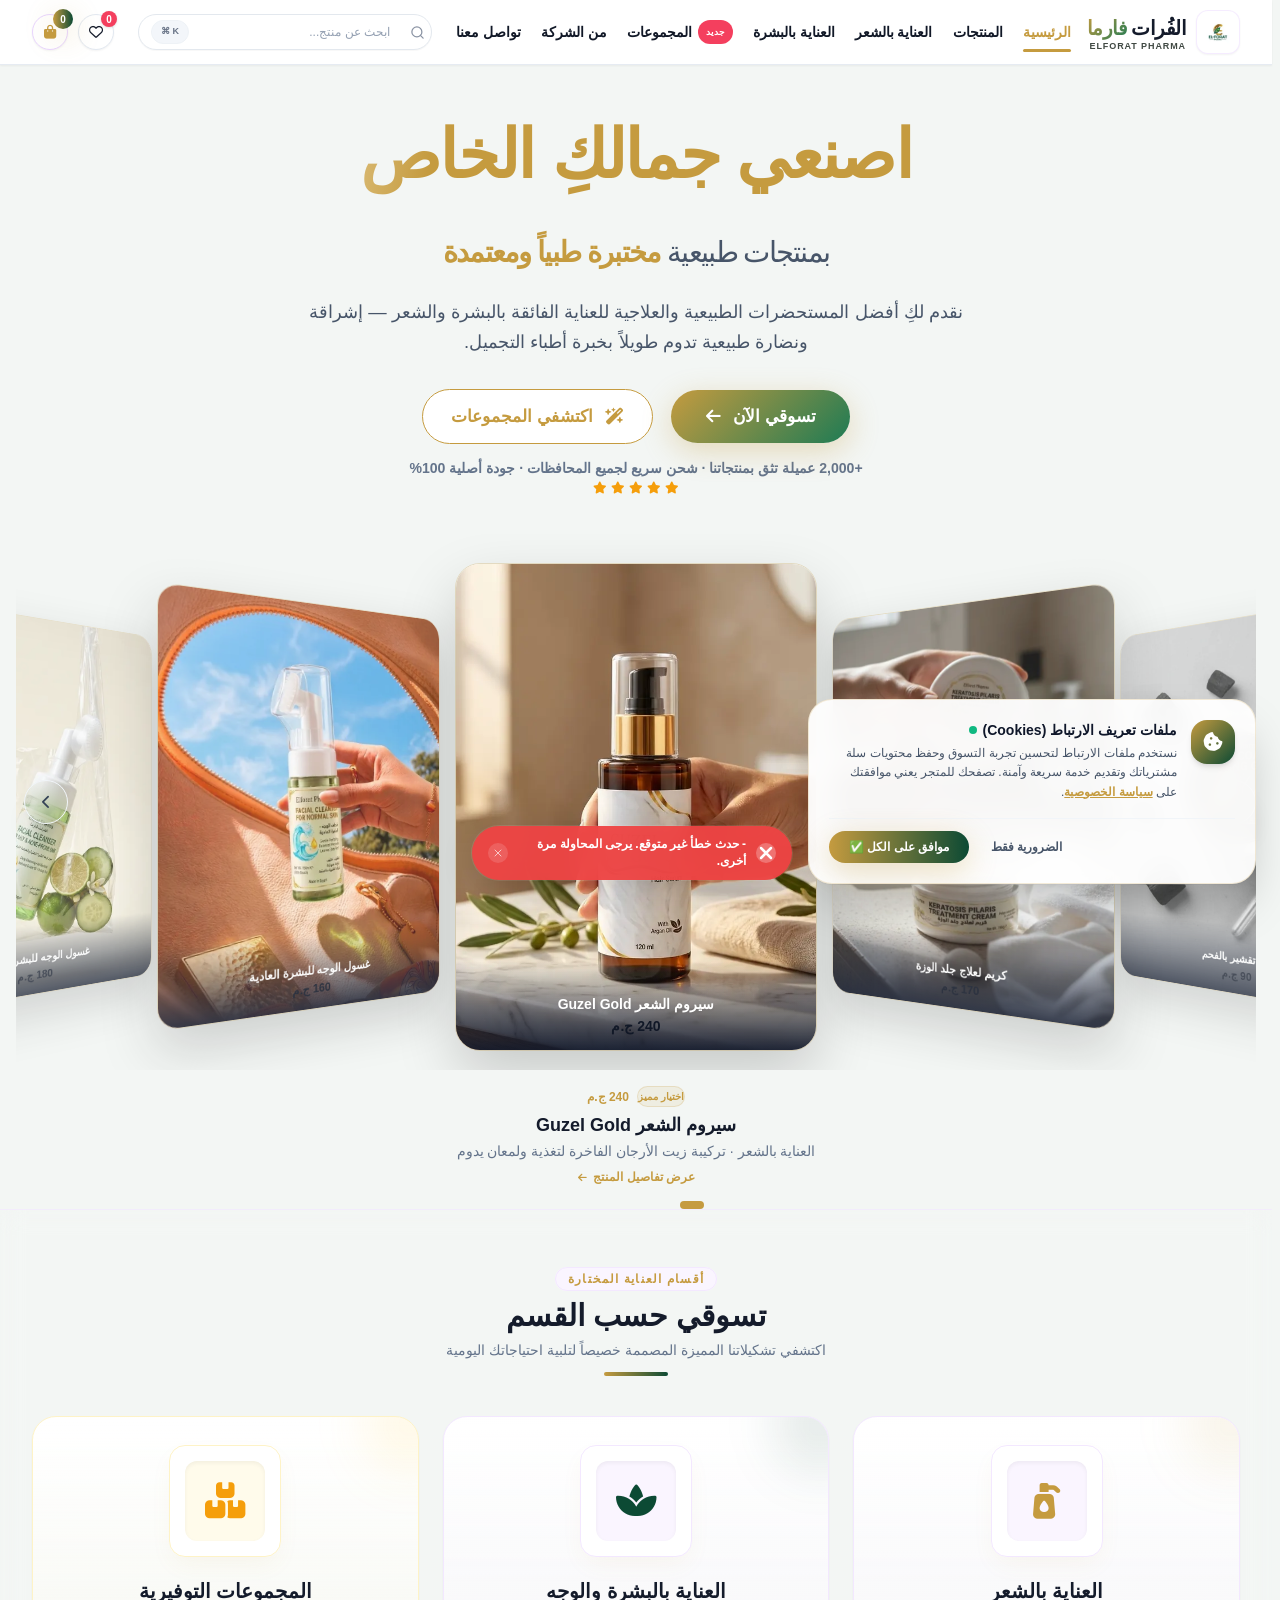
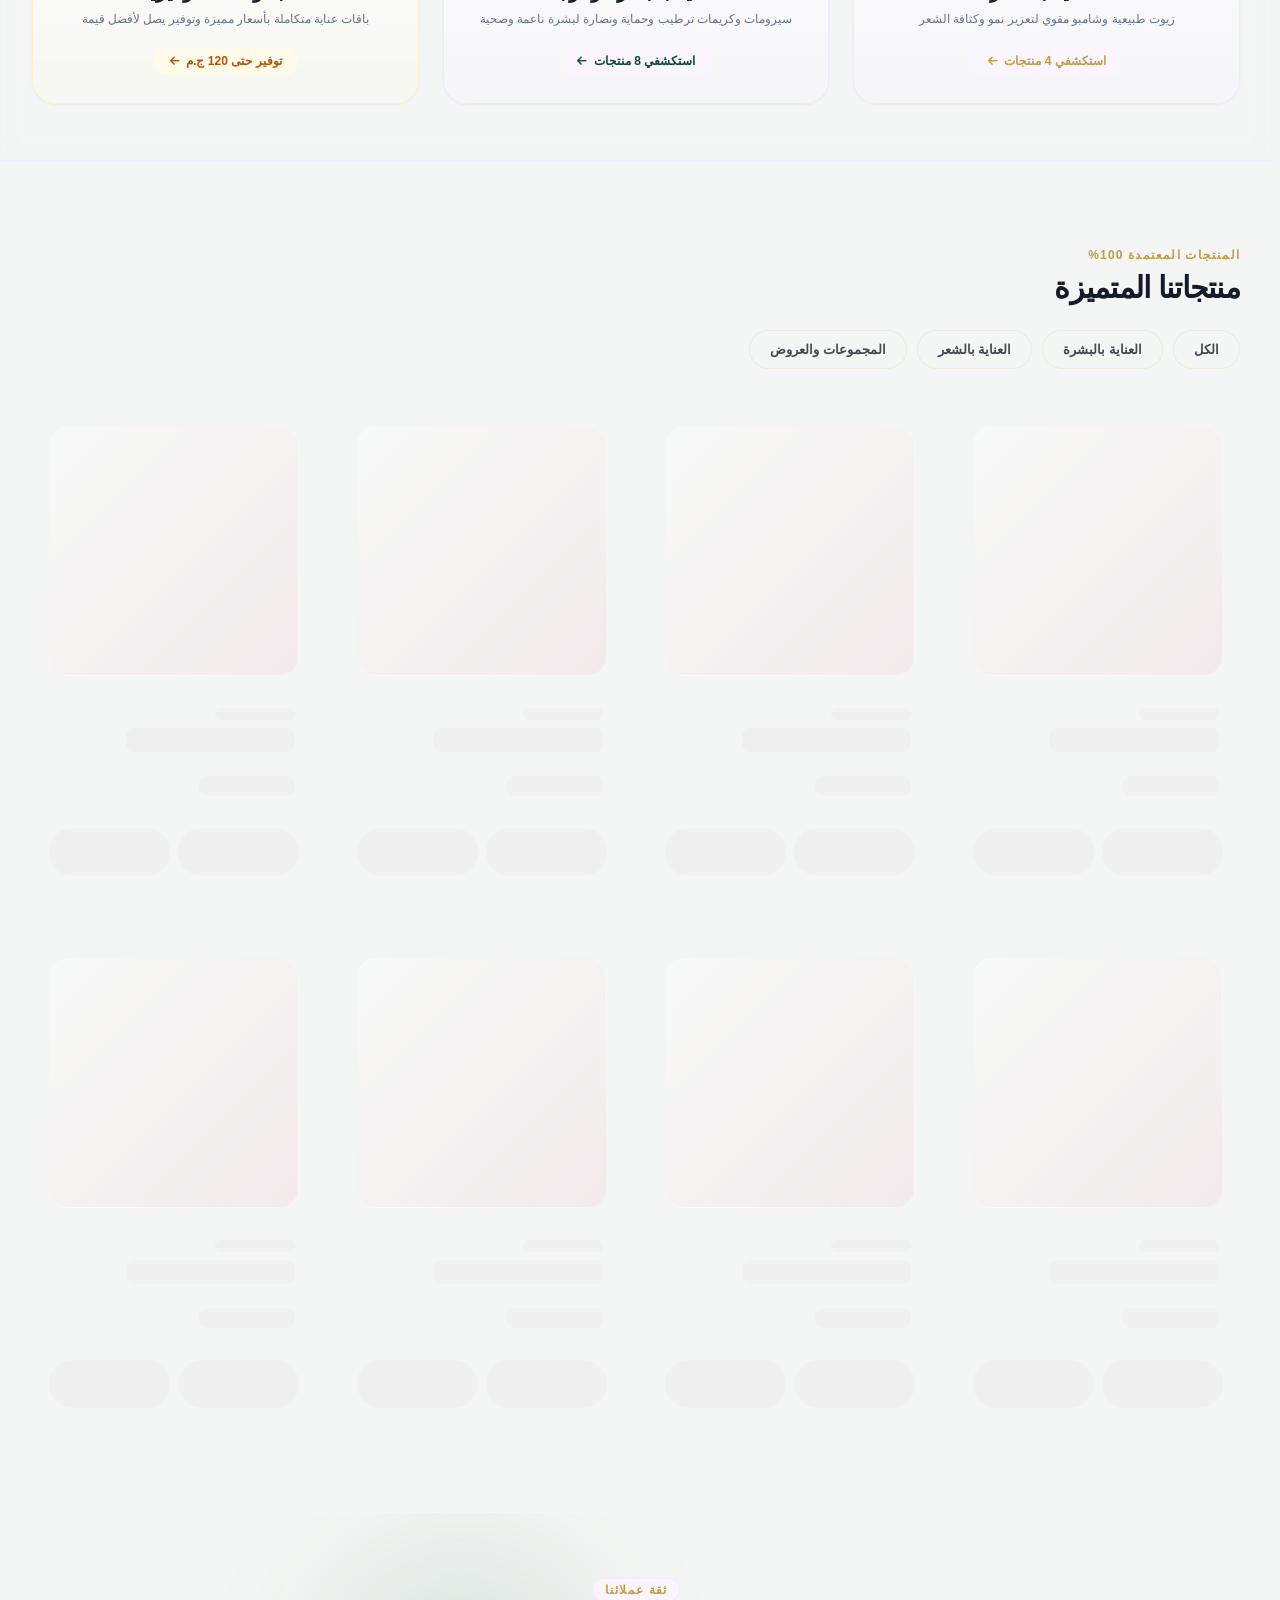
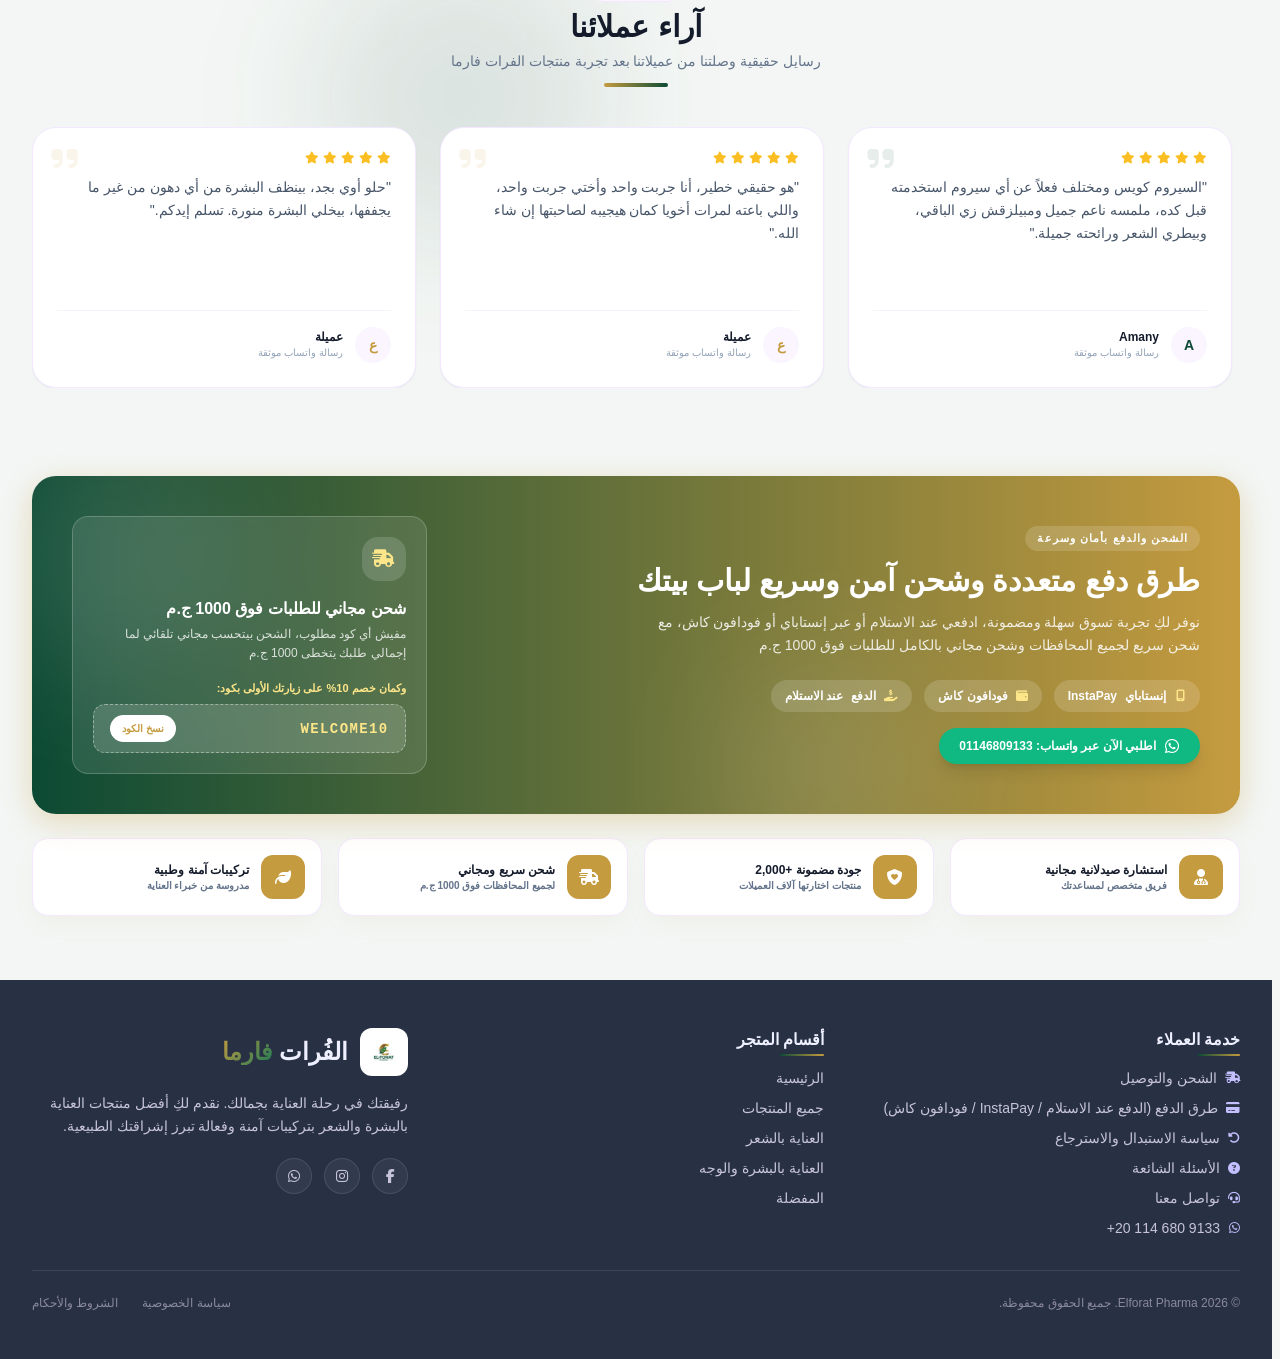
==== commit 2ac98895: "Remove unverified best-seller claim from featured hero card" ====
--- a/index.html
+++ b/index.html
@@ -423,7 +423,7 @@
                    data-title="سيروم الشعر Guzel Gold"
                    data-subtitle="العناية بالشعر &middot; تركيبة زيت الأرجان الفاخرة لتغذية ولمعان يدوم"
                    data-price="240 ج.م"
-                   data-badge="الأكثر مبيعاً ⭐"
+                   data-badge="اختيار مميز"
                    style="width: var(--cf-card); height: calc(var(--cf-card) * 1.35); border-radius: 24px; background: #ffffff; outline: 1px solid rgba(197,155,63,0.25); box-shadow: 0 25px 60px rgba(0,0,0,0.18);">
                 <div class="relative w-full h-full overflow-hidden">
                   <img width="576" height="778" fetchpriority="high" src="carousel-images/guzel-serum.webp" alt="سيروم الشعر Guzel Gold" draggable="false"
@@ -434,7 +434,7 @@
                   <div class="absolute top-3.5 right-3.5 pointer-events-none">
                     <span class="px-3 py-1 rounded-full text-[11px] font-black tracking-wide text-darkNavy shadow-md border border-white/80"
                           style="background: rgba(255,255,255,0.94); backdrop-filter: blur(8px);">
-                      الأكثر مبيعاً ⭐
+                      اختيار مميز
                     </span>
                   </div>
 
@@ -1966,7 +1966,7 @@
          من غير ما حد يستخدمهم). analysis.js بيحمّلهم بالتوازي لما العميل يفتح
          صفحة السلة/الدفع من خلال loadPaymentScripts(). -->
     <script src="welcome-offer.js?v=48" defer></script>
-    <script src="analysis.js?v=66" defer></script>
+    <script src="analysis.js?v=70" defer></script>
     <script src="address-centers.js?v=1" defer></script>
     <script>
         // Touch/Swipe gesture support for carousel
